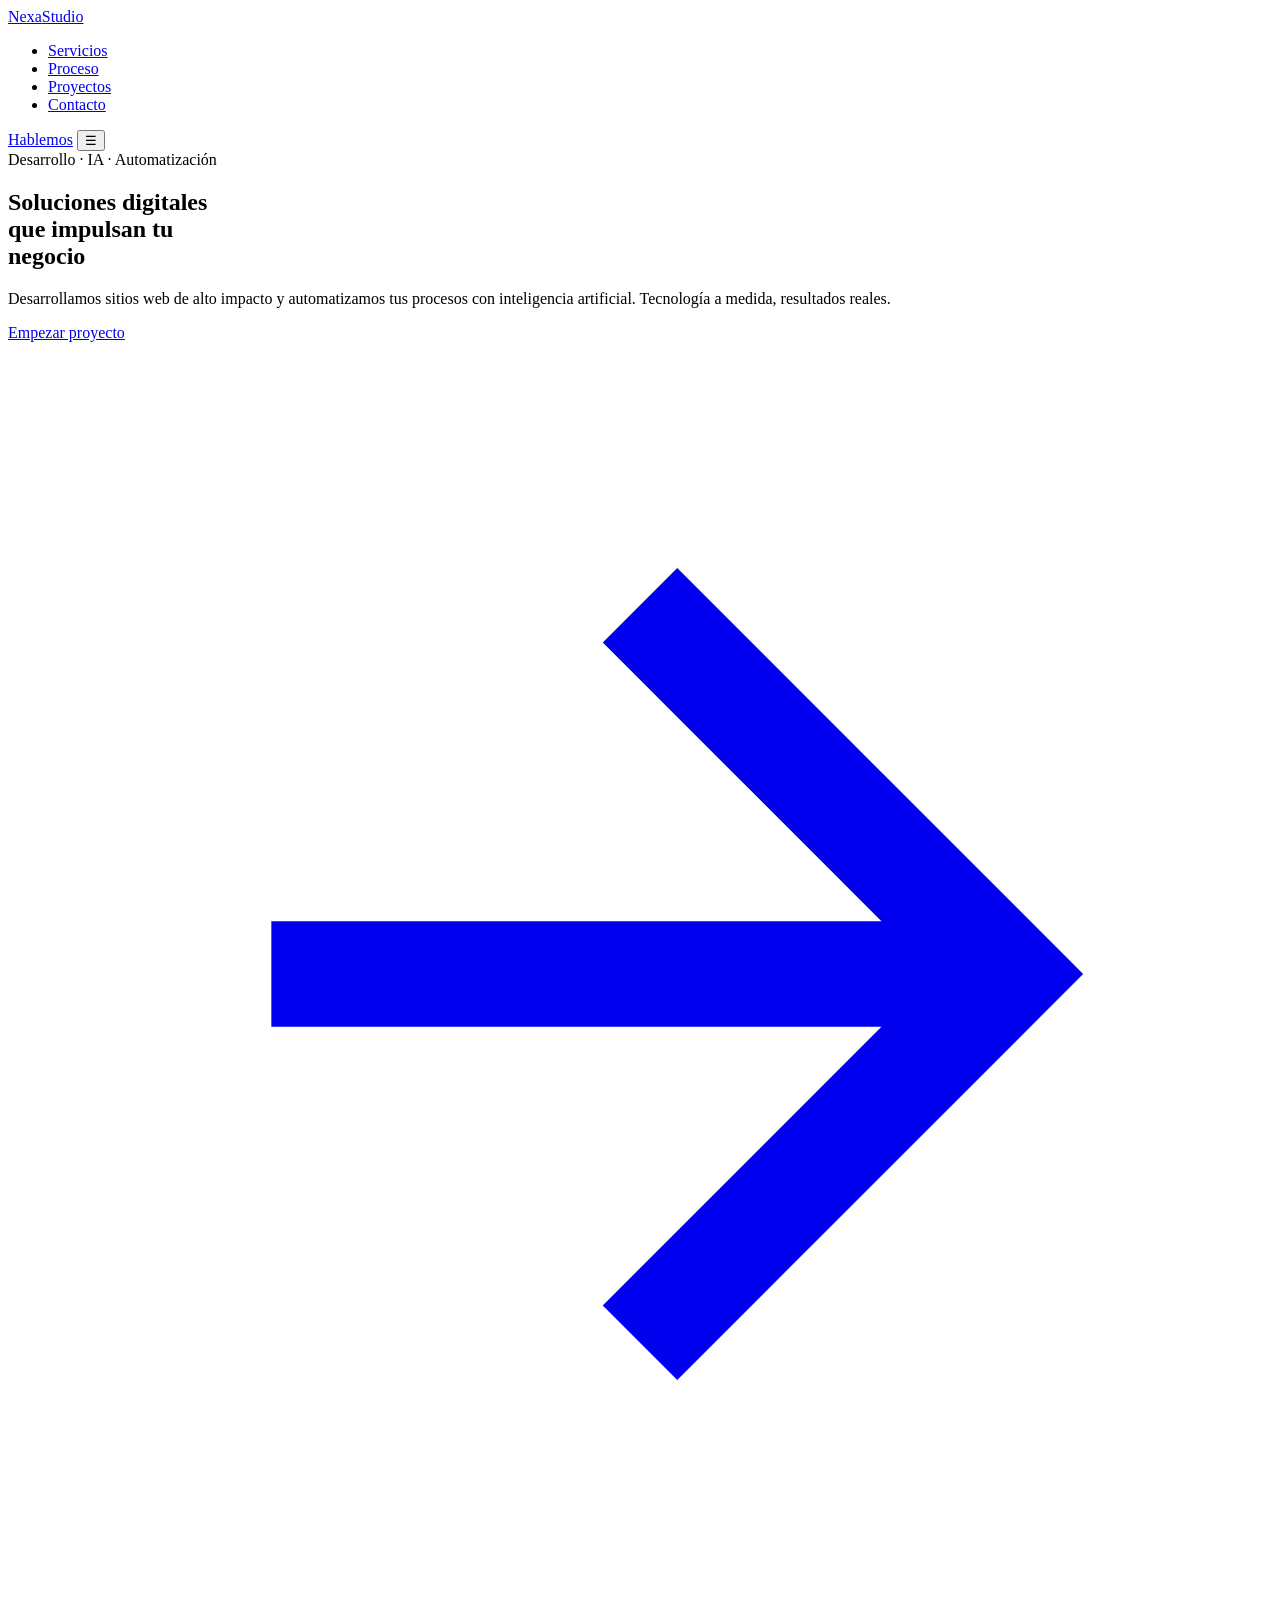
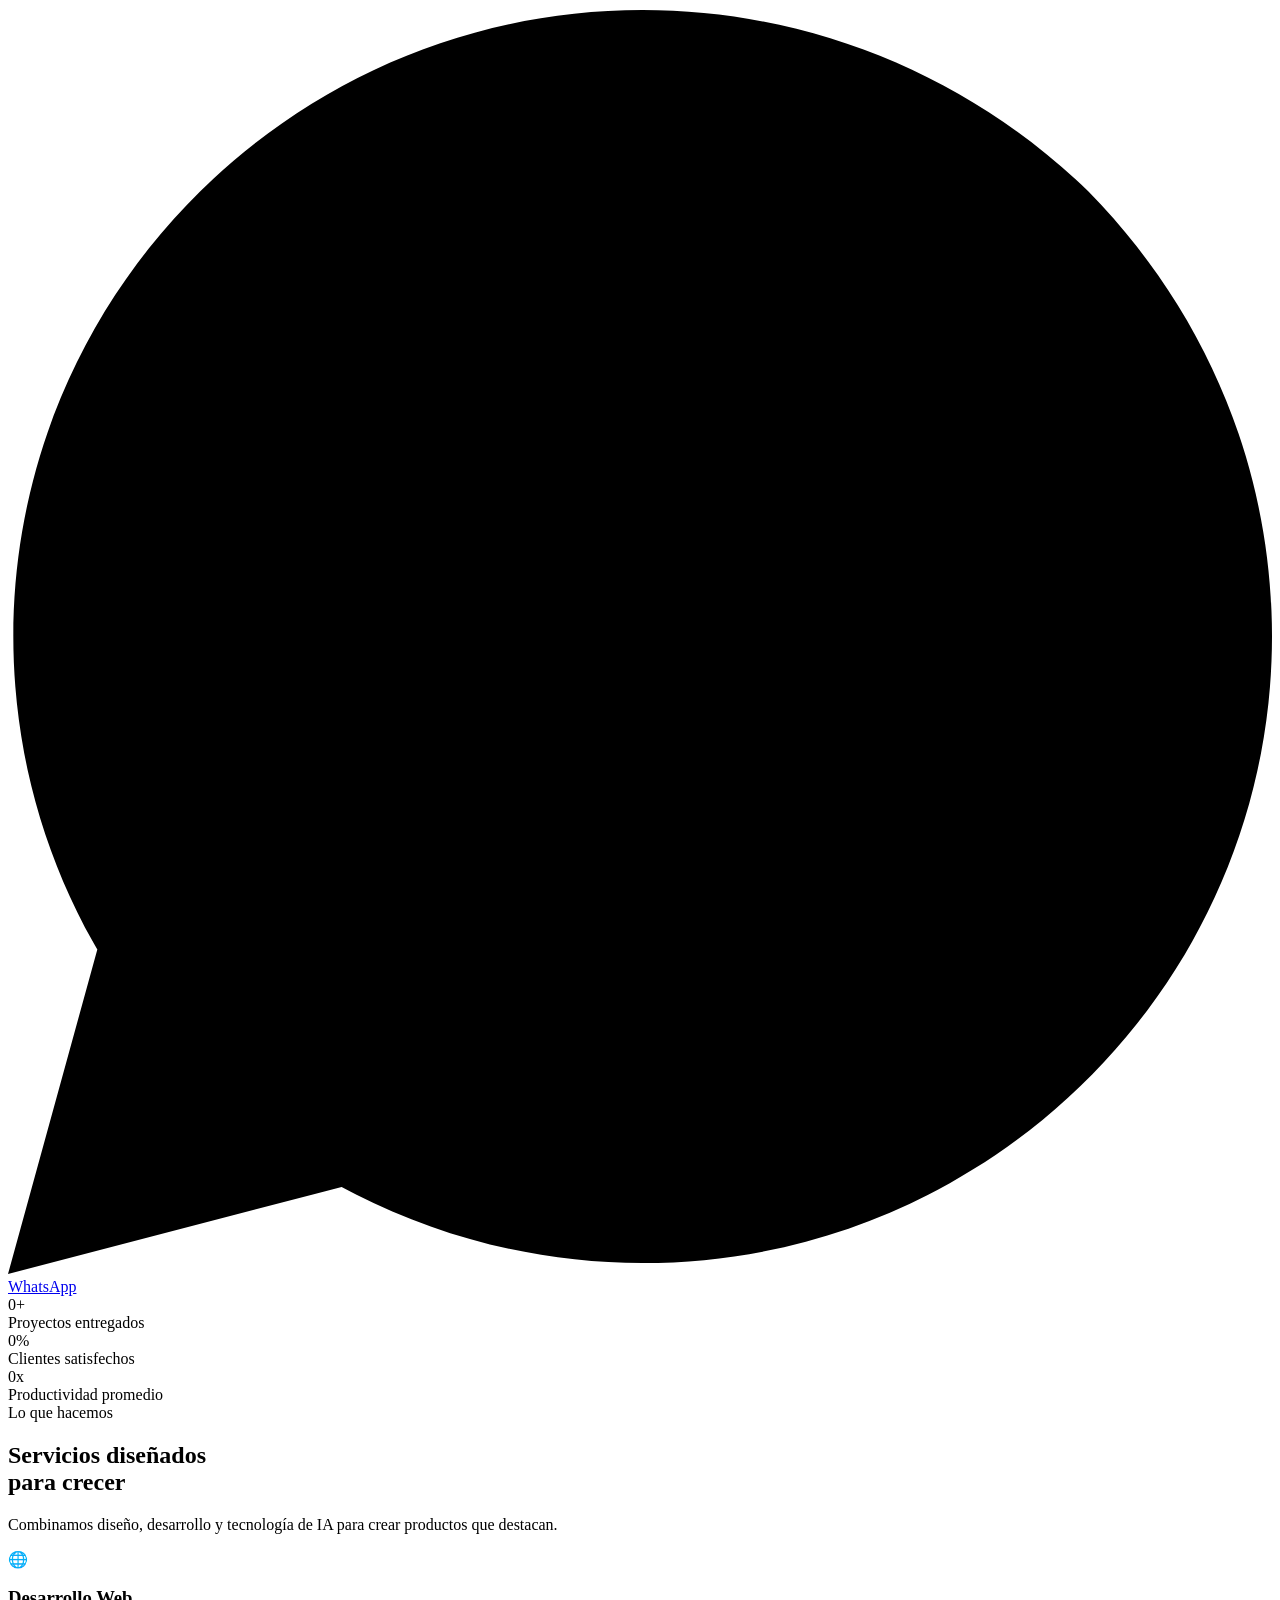
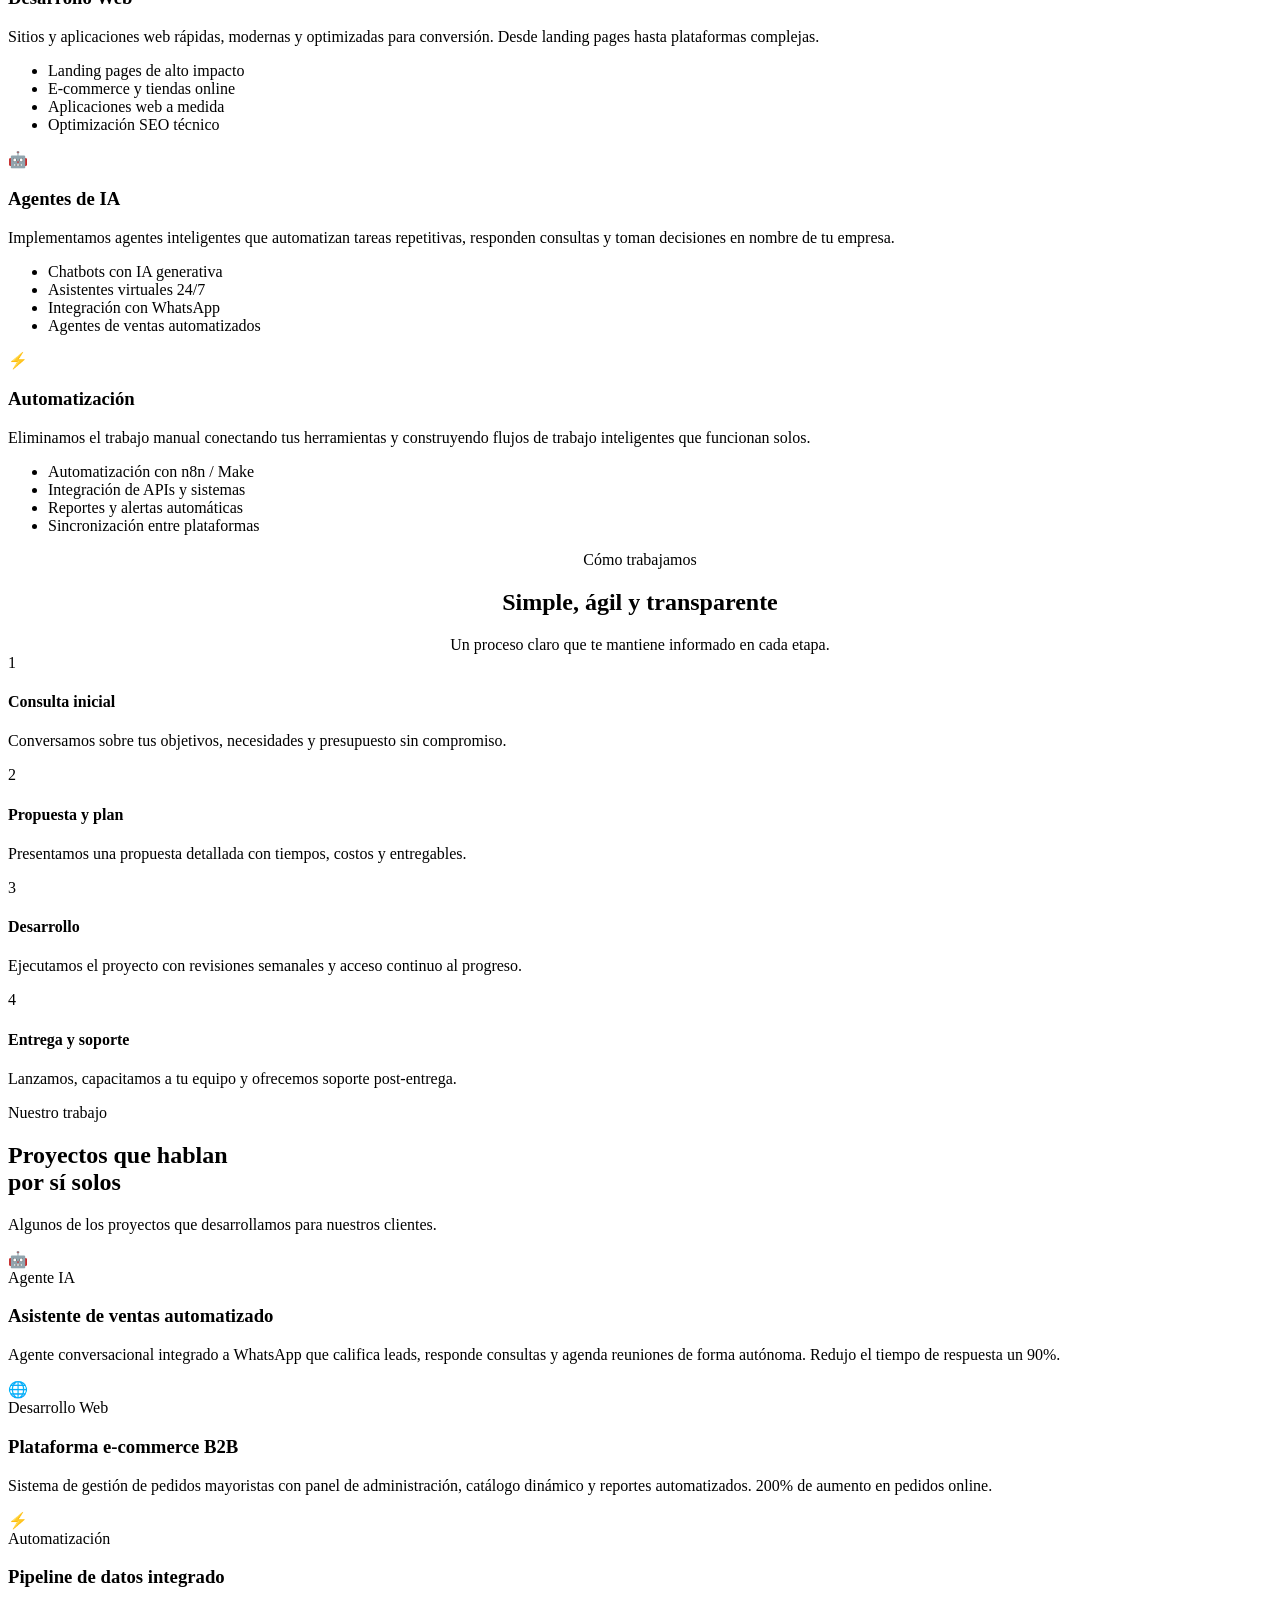
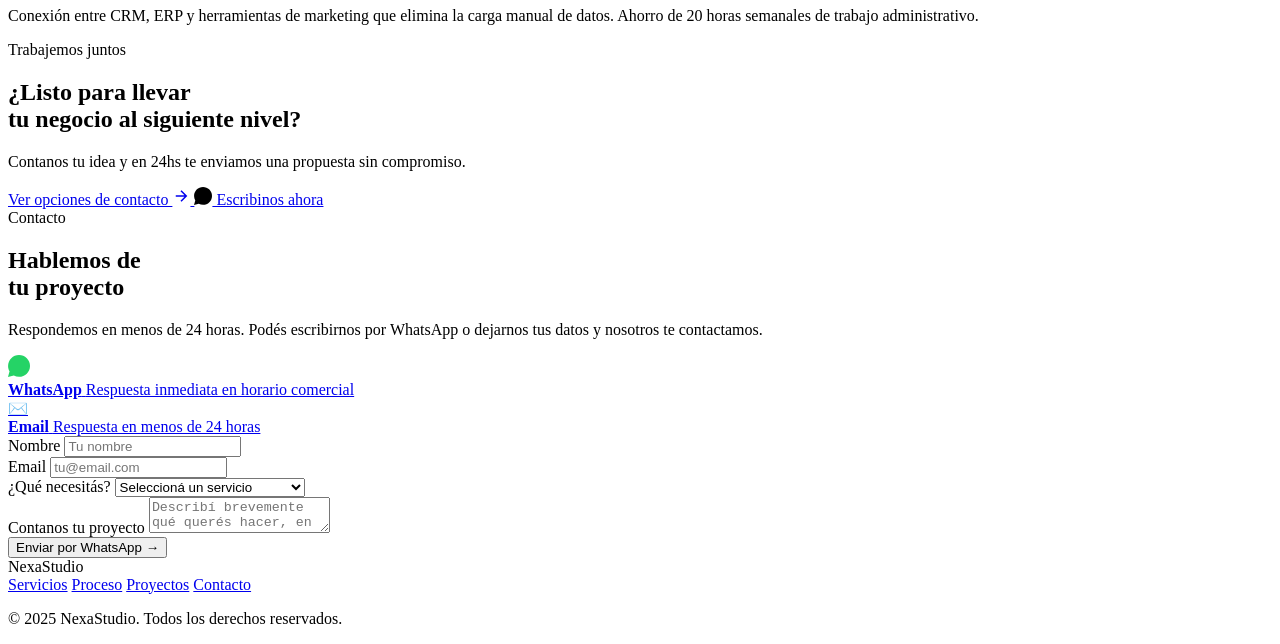
==== index.html @ 15cb0453 "actualizacion index" ====
<!DOCTYPE html>
<html lang="es">
<head>
  <meta charset="UTF-8" />
  <meta name="viewport" content="width=device-width, initial-scale=1.0" />
  <title>NexaStudio — Desarrollo Web & Automatización con IA</title>
  <meta name="description" content="Agencia de desarrollo web y automatización con inteligencia artificial. Transformamos tu negocio con soluciones digitales a medida." />
  <link rel="stylesheet" href="./css/estilos.css" />
  <link rel="preconnect" href="https://fonts.googleapis.com" />
  <link rel="preconnect" href="https://fonts.gstatic.com" crossorigin />
</head>
<body>

  <!-- ── NAVEGACIÓN ─────────────────────────────────────────────────── -->
  <nav id="nav">
    <div class="contenedor nav-inner">
      <a href="#" class="logo">Nexa<span>Studio</span></a>
      <ul class="nav-links">
        <li><a href="#servicios">Servicios</a></li>
        <li><a href="#proceso">Proceso</a></li>
        <li><a href="#proyectos">Proyectos</a></li>
        <li><a href="#contacto">Contacto</a></li>
      </ul>
      <a href="#contacto" class="nav-cta">Hablemos</a>
      <button class="nav-menu-toggle" aria-label="Menú">☰</button>
    </div>
  </nav>

  <!-- ── HERO ───────────────────────────────────────────────────────── -->
  <section id="hero">
    <div class="hero-bg"></div>
    <div class="hero-grid"></div>
    <canvas id="hero-canvas" style="position:absolute;inset:0;width:100%;height:100%;pointer-events:none;"></canvas>
    <div class="contenedor">
      <div class="hero-contenido">
        <span class="tag">Desarrollo · IA · Automatización</span>
        <h1 class="hero-titulo">
          Soluciones digitales<br>
          que <span class="acento">impulsan</span> tu<br>
          negocio
        </h1>
        <p class="hero-subtitulo">
          Desarrollamos sitios web de alto impacto y automatizamos tus procesos con inteligencia artificial. Tecnología a medida, resultados reales.
        </p>
        <div class="hero-acciones">
          <a href="#contacto" class="btn-primario">
            Empezar proyecto
            <svg viewBox="0 0 24 24" fill="none" stroke="currentColor" stroke-width="2"><path d="M5 12h14M12 5l7 7-7 7"/></svg>
          </a>
          <a href="#" class="btn-ws" data-ws target="_blank" rel="noopener">
            <svg viewBox="0 0 24 24" xmlns="http://www.w3.org/2000/svg"><path d="M20.52 3.449C18.24 1.245 15.24 0 12.045 0 5.463 0 .104 5.334.101 11.893c0 2.096.549 4.14 1.595 5.945L0 24l6.335-1.652c1.746.943 3.71 1.444 5.71 1.445h.006c6.585 0 11.946-5.336 11.949-11.896 0-3.176-1.24-6.165-3.48-8.448z"/></svg>
            WhatsApp
          </a>
        </div>
        <div class="hero-stats">
          <div class="stat-item">
            <div class="stat-num"><span data-contador="40">0</span><span>+</span></div>
            <div class="stat-label">Proyectos entregados</div>
          </div>
          <div class="stat-item">
            <div class="stat-num"><span data-contador="98">0</span><span>%</span></div>
            <div class="stat-label">Clientes satisfechos</div>
          </div>
          <div class="stat-item">
            <div class="stat-num"><span data-contador="3">0</span><span>x</span></div>
            <div class="stat-label">Productividad promedio</div>
          </div>
        </div>
      </div>
    </div>
  </section>

  <!-- ── SERVICIOS ──────────────────────────────────────────────────── -->
  <section id="servicios">
    <div class="contenedor">
      <div class="seccion-header reveal">
        <span class="tag">Lo que hacemos</span>
        <h2 class="seccion-titulo">Servicios diseñados<br>para crecer</h2>
        <p class="seccion-subtitulo">Combinamos diseño, desarrollo y tecnología de IA para crear productos que destacan.</p>
      </div>
      <div class="servicios-grid">

        <div class="servicio-card reveal">
          <div class="servicio-icono">🌐</div>
          <h3>Desarrollo Web</h3>
          <p>Sitios y aplicaciones web rápidas, modernas y optimizadas para conversión. Desde landing pages hasta plataformas complejas.</p>
          <ul class="servicio-lista">
            <li>Landing pages de alto impacto</li>
            <li>E-commerce y tiendas online</li>
            <li>Aplicaciones web a medida</li>
            <li>Optimización SEO técnico</li>
          </ul>
        </div>

        <div class="servicio-card reveal">
          <div class="servicio-icono">🤖</div>
          <h3>Agentes de IA</h3>
          <p>Implementamos agentes inteligentes que automatizan tareas repetitivas, responden consultas y toman decisiones en nombre de tu empresa.</p>
          <ul class="servicio-lista">
            <li>Chatbots con IA generativa</li>
            <li>Asistentes virtuales 24/7</li>
            <li>Integración con WhatsApp</li>
            <li>Agentes de ventas automatizados</li>
          </ul>
        </div>

        <div class="servicio-card reveal">
          <div class="servicio-icono">⚡</div>
          <h3>Automatización</h3>
          <p>Eliminamos el trabajo manual conectando tus herramientas y construyendo flujos de trabajo inteligentes que funcionan solos.</p>
          <ul class="servicio-lista">
            <li>Automatización con n8n / Make</li>
            <li>Integración de APIs y sistemas</li>
            <li>Reportes y alertas automáticas</li>
            <li>Sincronización entre plataformas</li>
          </ul>
        </div>

      </div>
    </div>
  </section>

  <!-- ── PROCESO ────────────────────────────────────────────────────── -->
  <section id="proceso">
    <div class="contenedor">
      <div class="seccion-header reveal" style="text-align:center;">
        <span class="tag">Cómo trabajamos</span>
        <h2 class="seccion-titulo">Simple, ágil y transparente</h2>
        <p class="seccion-subtitulo" style="margin:0 auto;">Un proceso claro que te mantiene informado en cada etapa.</p>
      </div>
      <div class="proceso-grid">
        <div class="paso reveal">
          <div class="paso-num">1</div>
          <h4>Consulta inicial</h4>
          <p>Conversamos sobre tus objetivos, necesidades y presupuesto sin compromiso.</p>
        </div>
        <div class="paso reveal">
          <div class="paso-num">2</div>
          <h4>Propuesta y plan</h4>
          <p>Presentamos una propuesta detallada con tiempos, costos y entregables.</p>
        </div>
        <div class="paso reveal">
          <div class="paso-num">3</div>
          <h4>Desarrollo</h4>
          <p>Ejecutamos el proyecto con revisiones semanales y acceso continuo al progreso.</p>
        </div>
        <div class="paso reveal">
          <div class="paso-num">4</div>
          <h4>Entrega y soporte</h4>
          <p>Lanzamos, capacitamos a tu equipo y ofrecemos soporte post-entrega.</p>
        </div>
      </div>
    </div>
  </section>

  <!-- ── PROYECTOS ──────────────────────────────────────────────────── -->
  <section id="proyectos">
    <div class="contenedor">
      <div class="seccion-header reveal">
        <span class="tag">Nuestro trabajo</span>
        <h2 class="seccion-titulo">Proyectos que hablan<br>por sí solos</h2>
        <p class="seccion-subtitulo">Algunos de los proyectos que desarrollamos para nuestros clientes.</p>
      </div>
      <div class="proyectos-grid">

        <div class="proyecto-card reveal">
          <div class="proyecto-img ia">🤖</div>
          <div class="proyecto-body">
            <span class="proyecto-tag">Agente IA</span>
            <h3>Asistente de ventas automatizado</h3>
            <p>Agente conversacional integrado a WhatsApp que califica leads, responde consultas y agenda reuniones de forma autónoma. Redujo el tiempo de respuesta un 90%.</p>
          </div>
        </div>

        <div class="proyecto-card reveal">
          <div class="proyecto-img web">🌐</div>
          <div class="proyecto-body">
            <span class="proyecto-tag">Desarrollo Web</span>
            <h3>Plataforma e-commerce B2B</h3>
            <p>Sistema de gestión de pedidos mayoristas con panel de administración, catálogo dinámico y reportes automatizados. 200% de aumento en pedidos online.</p>
          </div>
        </div>

        <div class="proyecto-card reveal">
          <div class="proyecto-img auto">⚡</div>
          <div class="proyecto-body">
            <span class="proyecto-tag">Automatización</span>
            <h3>Pipeline de datos integrado</h3>
            <p>Conexión entre CRM, ERP y herramientas de marketing que elimina la carga manual de datos. Ahorro de 20 horas semanales de trabajo administrativo.</p>
          </div>
        </div>

      </div>
    </div>
  </section>

  <!-- ── CTA CENTRAL ────────────────────────────────────────────────── -->
  <section id="cta-central">
    <div class="contenedor">
      <div class="cta-central-inner reveal">
        <span class="tag" style="justify-content:center;">Trabajemos juntos</span>
        <h2>¿Listo para llevar<br>tu negocio al siguiente nivel?</h2>
        <p>Contanos tu idea y en 24hs te enviamos una propuesta sin compromiso.</p>
        <div class="cta-acciones">
          <a href="#contacto" class="btn-primario">
            Ver opciones de contacto
            <svg viewBox="0 0 24 24" fill="none" stroke="currentColor" stroke-width="2" style="width:18px;height:18px"><path d="M5 12h14M12 5l7 7-7 7"/></svg>
          </a>
          <a href="#" class="btn-ws" data-ws target="_blank" rel="noopener">
            <svg viewBox="0 0 24 24" xmlns="http://www.w3.org/2000/svg" style="width:18px;height:18px"><path d="M20.52 3.449C18.24 1.245 15.24 0 12.045 0 5.463 0 .104 5.334.101 11.893c0 2.096.549 4.14 1.595 5.945L0 24l6.335-1.652c1.746.943 3.71 1.444 5.71 1.445h.006c6.585 0 11.946-5.336 11.949-11.896 0-3.176-1.24-6.165-3.48-8.448z"/></svg>
            Escribinos ahora
          </a>
        </div>
      </div>
    </div>
  </section>

  <!-- ── CONTACTO ───────────────────────────────────────────────────── -->
  <section id="contacto">
    <div class="contenedor">
      <div class="contacto-grid">
        <div class="contacto-info reveal">
          <span class="tag">Contacto</span>
          <h2>Hablemos de<br>tu proyecto</h2>
          <p>Respondemos en menos de 24 horas. Podés escribirnos por WhatsApp o dejarnos tus datos y nosotros te contactamos.</p>
          <div class="contacto-metodos">
            <a href="#" class="metodo" data-ws target="_blank" rel="noopener">
              <div class="metodo-icono ws">
                <svg viewBox="0 0 24 24" width="22" height="22" xmlns="http://www.w3.org/2000/svg" style="fill:#25D366"><path d="M20.52 3.449C18.24 1.245 15.24 0 12.045 0 5.463 0 .104 5.334.101 11.893c0 2.096.549 4.14 1.595 5.945L0 24l6.335-1.652c1.746.943 3.71 1.444 5.71 1.445h.006c6.585 0 11.946-5.336 11.949-11.896 0-3.176-1.24-6.165-3.48-8.448z"/></svg>
              </div>
              <div class="metodo-texto">
                <strong>WhatsApp</strong>
                <span>Respuesta inmediata en horario comercial</span>
              </div>
            </a>
            <a href="#" class="metodo" data-email>
              <div class="metodo-icono mail">✉️</div>
              <div class="metodo-texto">
                <strong>Email</strong>
                <span>Respuesta en menos de 24 horas</span>
              </div>
            </a>
          </div>
        </div>

        <div class="reveal">
          <form id="form-contacto" class="form-contacto" novalidate>
            <div class="form-fila">
              <div class="campo">
                <label for="nombre">Nombre</label>
                <input type="text" id="nombre" name="nombre" placeholder="Tu nombre" required />
              </div>
              <div class="campo">
                <label for="email">Email</label>
                <input type="email" id="email" name="email" placeholder="tu@email.com" required />
              </div>
            </div>
            <div class="campo">
              <label for="servicio">¿Qué necesitás?</label>
              <select id="servicio" name="servicio" required>
                <option value="" disabled selected>Seleccioná un servicio</option>
                <option value="Desarrollo Web">Desarrollo Web</option>
                <option value="Agente de IA">Agente de IA</option>
                <option value="Automatización de procesos">Automatización de procesos</option>
                <option value="Consultoría tecnológica">Consultoría tecnológica</option>
                <option value="Otro">Otro</option>
              </select>
            </div>
            <div class="campo">
              <label for="mensaje">Contanos tu proyecto</label>
              <textarea id="mensaje" name="mensaje" placeholder="Describí brevemente qué querés hacer, en qué etapa estás y cuál es tu presupuesto aproximado..." required></textarea>
            </div>
            <button type="submit" class="btn-enviar">Enviar por WhatsApp →</button>
          </form>
        </div>
      </div>
    </div>
  </section>

  <!-- ── FOOTER ─────────────────────────────────────────────────────── -->
  <footer>
    <div class="contenedor">
      <div class="footer-inner">
        <div class="footer-logo">Nexa<span>Studio</span></div>
        <div class="footer-links">
          <a href="#servicios">Servicios</a>
          <a href="#proceso">Proceso</a>
          <a href="#proyectos">Proyectos</a>
          <a href="#contacto">Contacto</a>
          <a href="#" data-linkedin target="_blank" rel="noopener" style="display:none">LinkedIn</a>
          <a href="#" data-github target="_blank" rel="noopener" style="display:none">GitHub</a>
        </div>
        <p class="footer-copy">© 2025 NexaStudio. Todos los derechos reservados.</p>
      </div>
    </div>
  </footer>

  <!-- Scripts -->
  <script src="./config.js"></script>
  <script src="./js/main.js"></script>

</body>
</html>
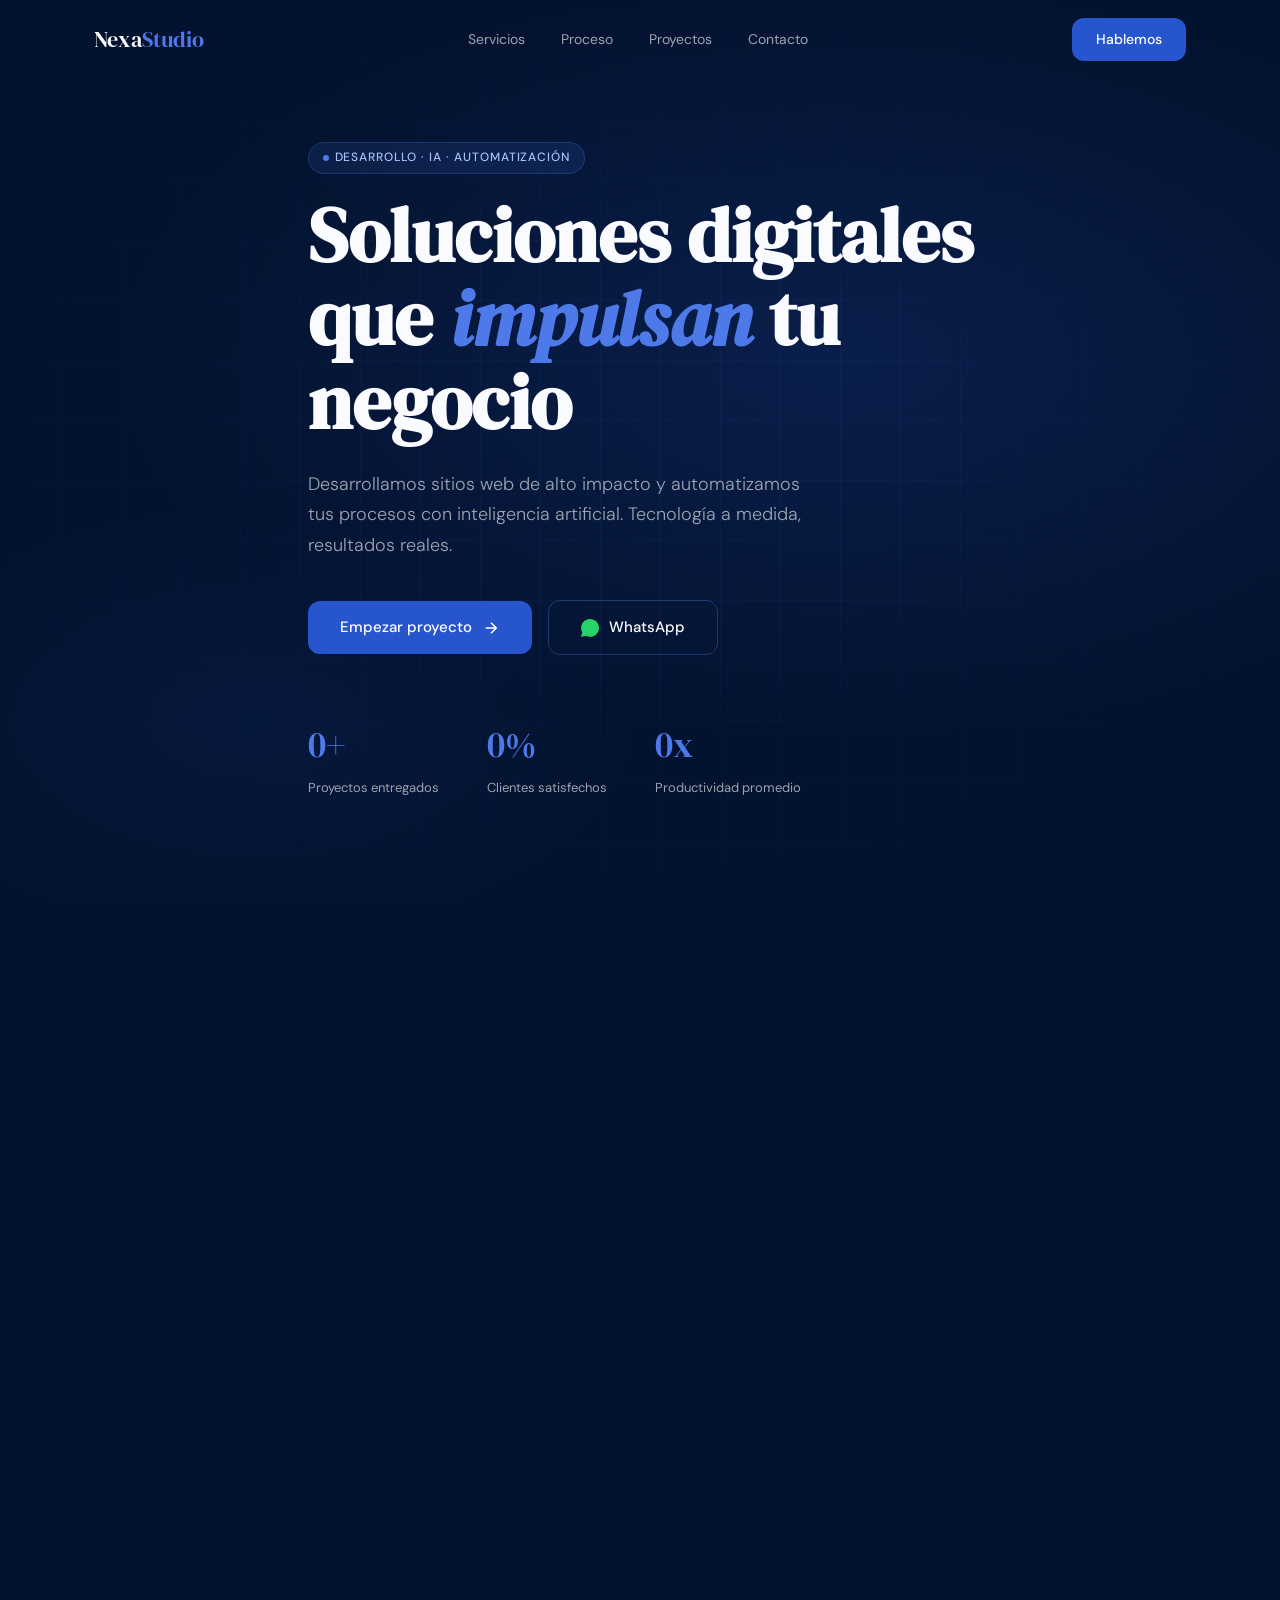
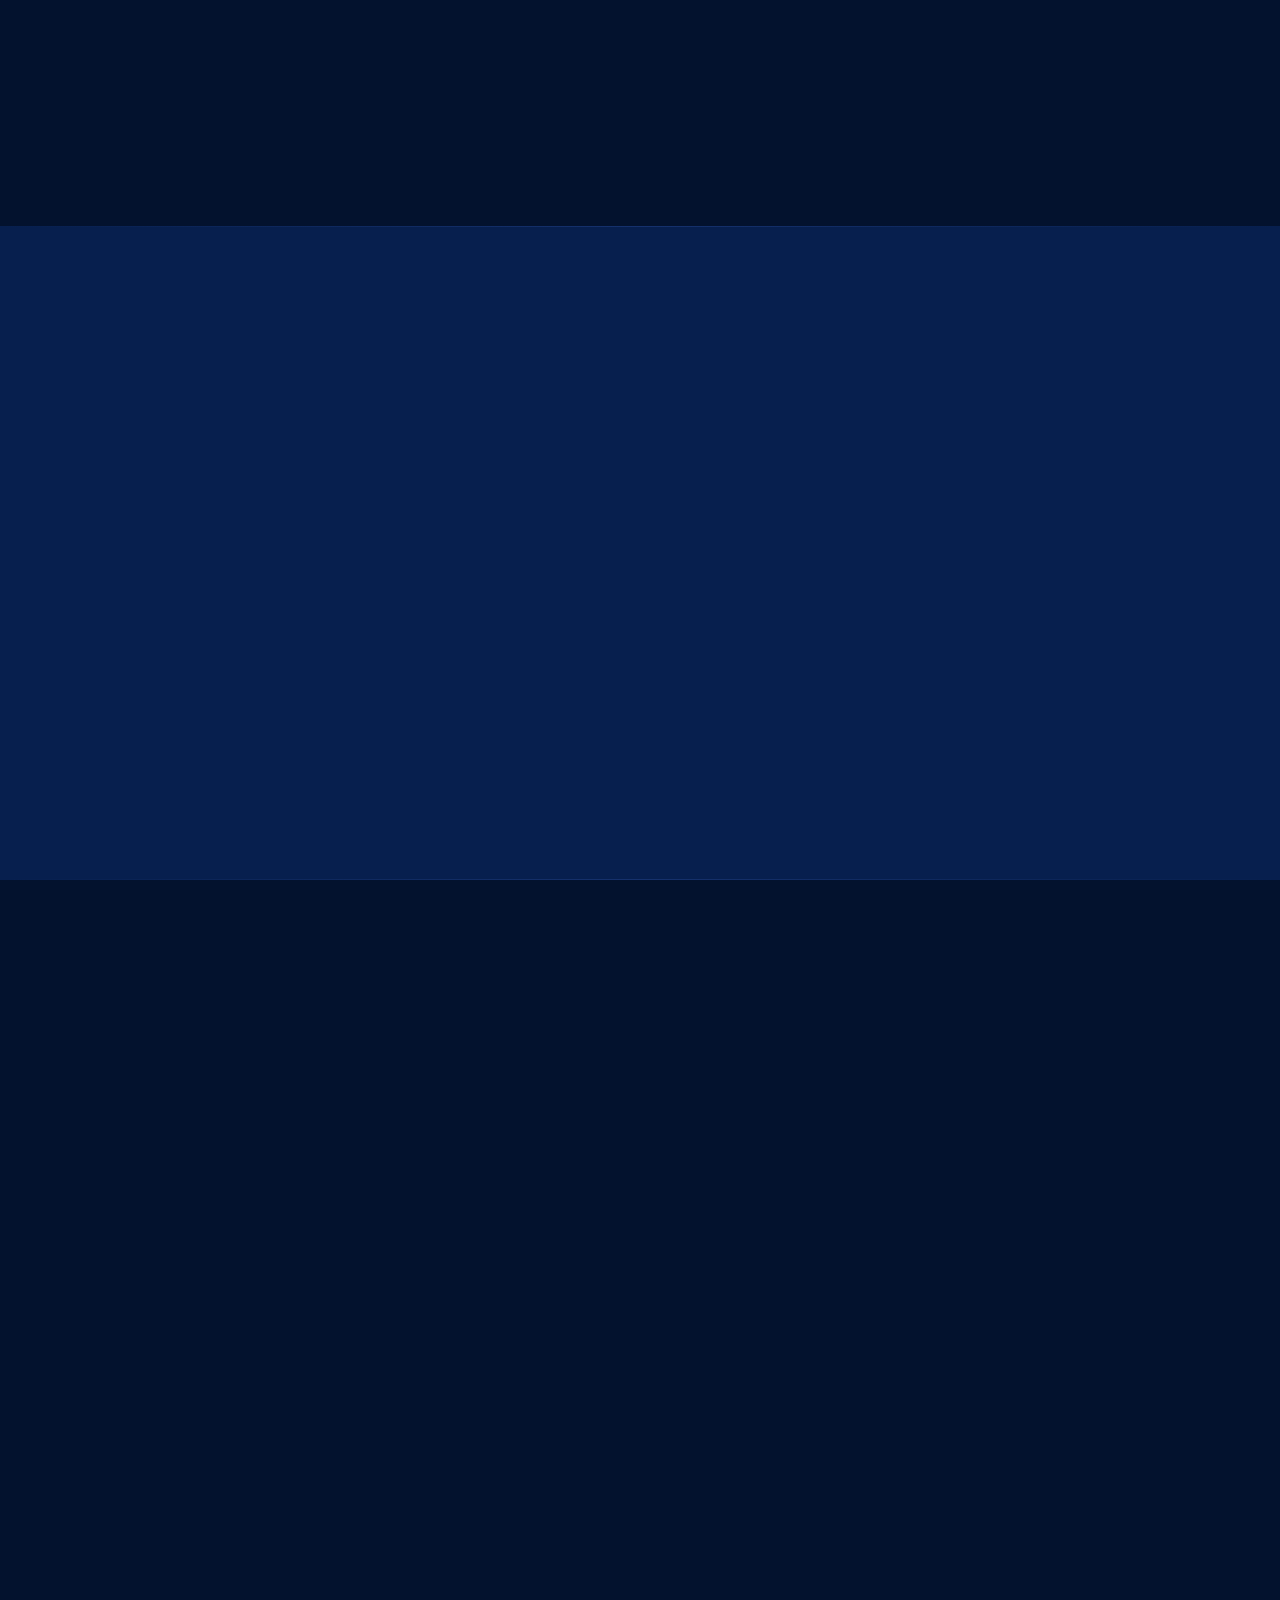
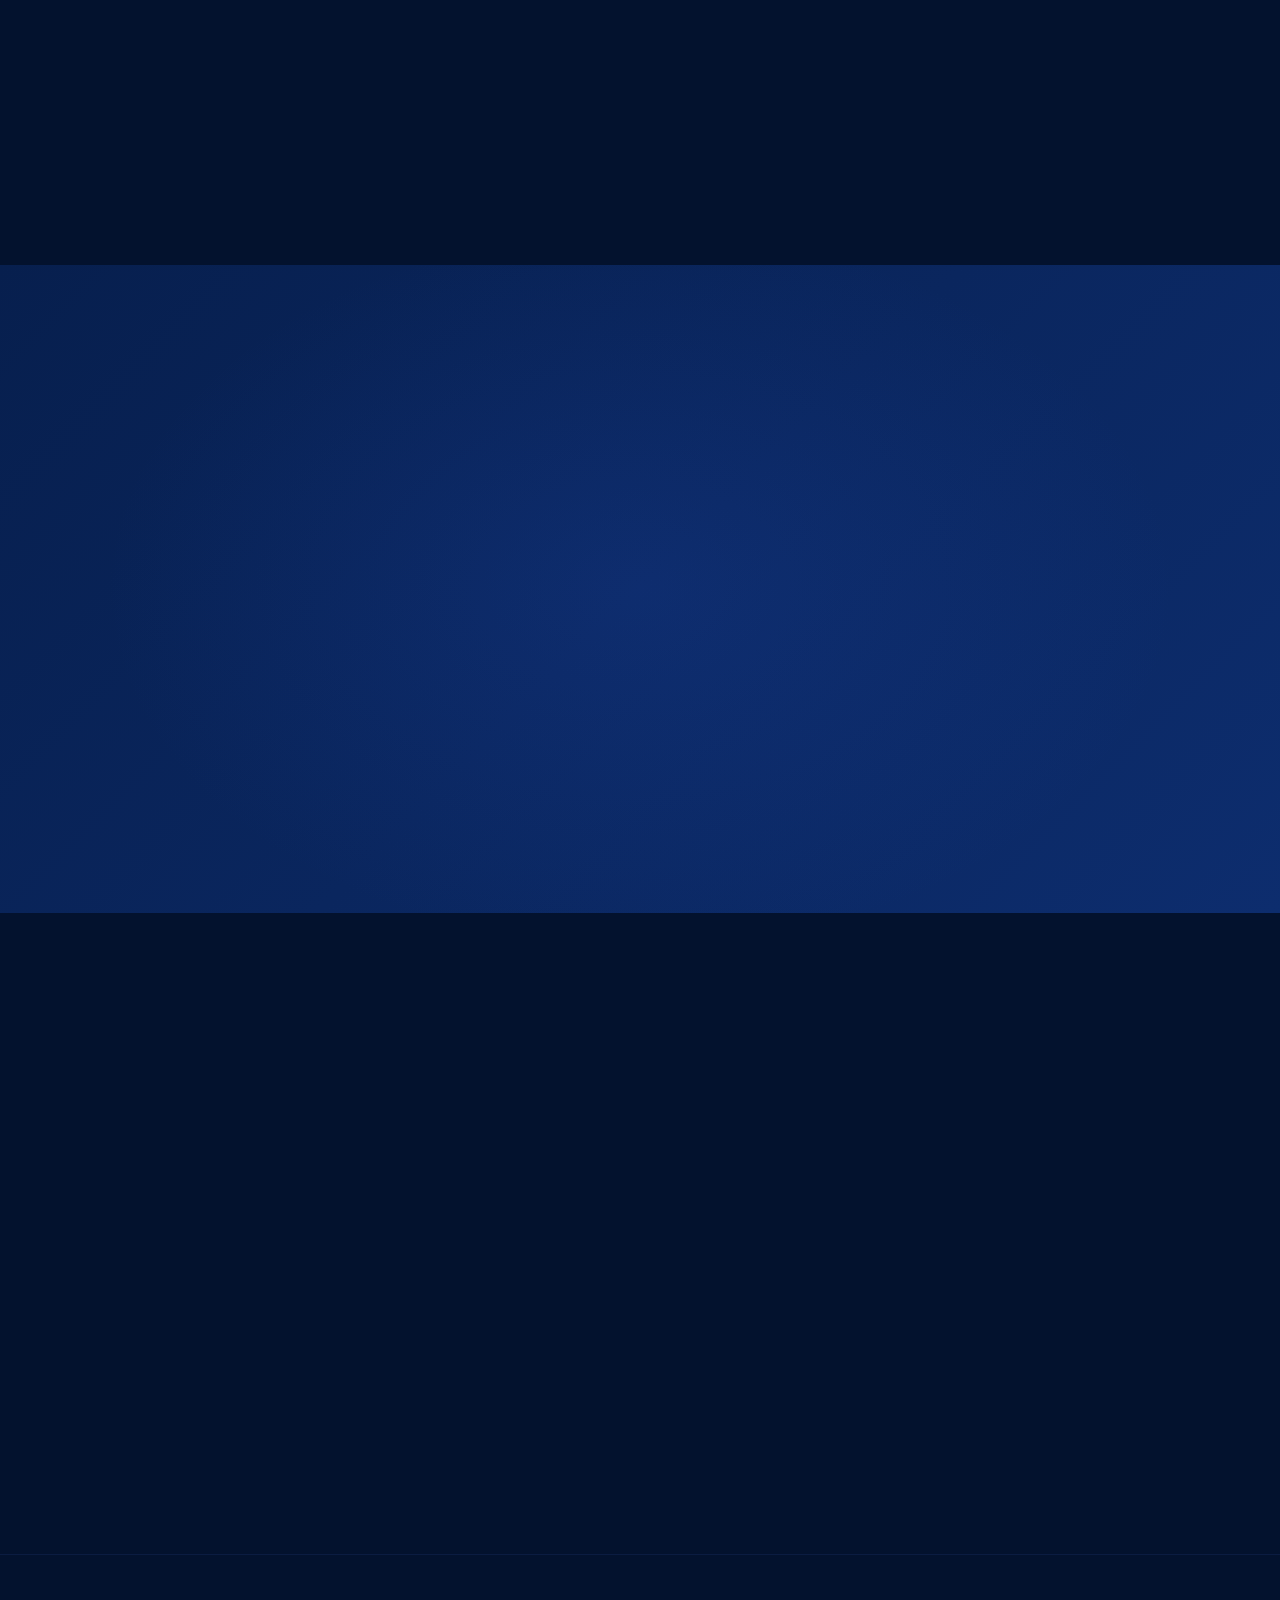
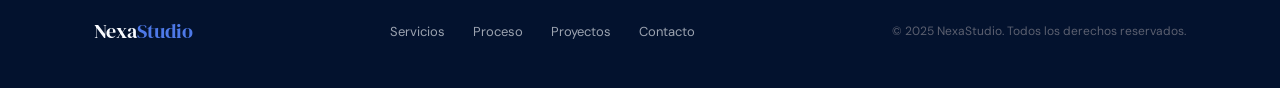
==== commit bbe1f1f8: "fix: contadores muestran valor correcto al cargar" ====
--- a/index.html
+++ b/index.html
@@ -5,7 +5,7 @@
   <meta name="viewport" content="width=device-width, initial-scale=1.0" />
   <title>NexaStudio — Desarrollo Web & Automatización con IA</title>
   <meta name="description" content="Agencia de desarrollo web y automatización con inteligencia artificial. Transformamos tu negocio con soluciones digitales a medida." />
-  <link rel="stylesheet" href="./css/estilos.css" />
+  <link rel="stylesheet" href="./estilos.css" />
   <link rel="preconnect" href="https://fonts.googleapis.com" />
   <link rel="preconnect" href="https://fonts.gstatic.com" crossorigin />
 </head>
@@ -287,8 +287,6 @@
           <a href="#proceso">Proceso</a>
           <a href="#proyectos">Proyectos</a>
           <a href="#contacto">Contacto</a>
-          <a href="#" data-linkedin target="_blank" rel="noopener" style="display:none">LinkedIn</a>
-          <a href="#" data-github target="_blank" rel="noopener" style="display:none">GitHub</a>
         </div>
         <p class="footer-copy">© 2025 NexaStudio. Todos los derechos reservados.</p>
       </div>
@@ -297,7 +295,7 @@
 
   <!-- Scripts -->
   <script src="./config.js"></script>
-  <script src="./js/main.js"></script>
+  <script src="./main.js"></script>
 
 </body>
 </html>
--- a/estilos.css
+++ b/estilos.css
@@ -0,0 +1,325 @@
+@import url('https://fonts.googleapis.com/css2?family=DM+Serif+Display:ital@0;1&family=DM+Sans:ital,opsz,wght@0,9..40,300;0,9..40,400;0,9..40,500;0,9..40,600;1,9..40,300&display=swap');
+
+*, *::before, *::after { box-sizing: border-box; margin: 0; padding: 0; }
+
+:root {
+  --azul-900: #03122e;
+  --azul-800: #071f4e;
+  --azul-700: #0d2d6e;
+  --azul-600: #1a40a0;
+  --azul-500: #2655ce;
+  --azul-400: #4e79e8;
+  --azul-200: #a8c0f7;
+  --azul-100: #d4e2ff;
+  --azul-50:  #eef3ff;
+  --gris-900: #0e0f13;
+  --gris-800: #1a1c23;
+  --gris-700: #272a35;
+  --gris-500: #5c6070;
+  --gris-300: #9ca3b0;
+  --gris-100: #e8ecf4;
+  --blanco: #f9fbff;
+  --acento: #e8a838;
+  --font-titulo: 'DM Serif Display', Georgia, serif;
+  --font-cuerpo: 'DM Sans', system-ui, sans-serif;
+  --radio: 12px;
+  --radio-lg: 20px;
+  --sombra: 0 4px 24px rgba(3, 18, 46, 0.12);
+  --sombra-lg: 0 12px 48px rgba(3, 18, 46, 0.18);
+}
+
+html { scroll-behavior: smooth; }
+
+body {
+  font-family: var(--font-cuerpo);
+  background: var(--azul-900);
+  color: var(--blanco);
+  line-height: 1.65;
+  overflow-x: hidden;
+}
+
+/* ── SCROLLBAR ─────────────────────────────────── */
+::-webkit-scrollbar { width: 6px; }
+::-webkit-scrollbar-track { background: var(--azul-900); }
+::-webkit-scrollbar-thumb { background: var(--azul-600); border-radius: 3px; }
+
+/* ── UTILIDADES ────────────────────────────────── */
+.contenedor { max-width: 1140px; margin: 0 auto; padding: 0 24px; }
+.tag {
+  display: inline-flex; align-items: center; gap: 6px;
+  font-size: 12px; font-weight: 500; letter-spacing: 0.08em;
+  text-transform: uppercase; color: var(--azul-200);
+  background: rgba(78, 121, 232, 0.12);
+  border: 1px solid rgba(78, 121, 232, 0.25);
+  padding: 5px 14px; border-radius: 100px;
+  margin-bottom: 20px;
+}
+.tag::before { content: ''; width: 6px; height: 6px; border-radius: 50%; background: var(--azul-400); display: block; }
+
+/* ── NAV ───────────────────────────────────────── */
+#nav {
+  position: fixed; top: 0; left: 0; right: 0; z-index: 100;
+  padding: 18px 0;
+  transition: background 0.3s, backdrop-filter 0.3s, border-color 0.3s;
+  border-bottom: 1px solid transparent;
+}
+#nav.scrolled {
+  background: rgba(3, 18, 46, 0.88);
+  backdrop-filter: blur(16px);
+  border-color: rgba(78, 121, 232, 0.15);
+}
+.nav-inner { display: flex; align-items: center; justify-content: space-between; }
+.logo { font-family: var(--font-titulo); font-size: 22px; color: var(--blanco); text-decoration: none; }
+.logo span { color: var(--azul-400); }
+.nav-links { display: flex; align-items: center; gap: 36px; list-style: none; }
+.nav-links a { font-size: 14px; font-weight: 400; color: var(--gris-300); text-decoration: none; transition: color 0.2s; }
+.nav-links a:hover { color: var(--blanco); }
+.nav-cta {
+  font-size: 14px; font-weight: 500; padding: 10px 24px;
+  background: var(--azul-500); color: #fff; border: none;
+  border-radius: var(--radio); cursor: pointer; text-decoration: none;
+  transition: background 0.2s, transform 0.15s;
+}
+.nav-cta:hover { background: var(--azul-600); transform: translateY(-1px); }
+.nav-menu-toggle { display: none; background: none; border: none; cursor: pointer; color: var(--blanco); font-size: 24px; }
+
+/* ── HERO ──────────────────────────────────────── */
+#hero {
+  min-height: 100vh;
+  display: flex; align-items: center;
+  padding: 120px 0 80px;
+  position: relative; overflow: hidden;
+}
+.hero-bg {
+  position: absolute; inset: 0; pointer-events: none;
+  background:
+    radial-gradient(ellipse 80% 60% at 65% 40%, rgba(38, 85, 206, 0.18) 0%, transparent 70%),
+    radial-gradient(ellipse 50% 40% at 20% 80%, rgba(26, 64, 160, 0.12) 0%, transparent 60%);
+}
+.hero-grid {
+  position: absolute; inset: 0; pointer-events: none;
+  background-image:
+    linear-gradient(rgba(78,121,232,0.06) 1px, transparent 1px),
+    linear-gradient(90deg, rgba(78,121,232,0.06) 1px, transparent 1px);
+  background-size: 60px 60px;
+  mask-image: radial-gradient(ellipse at center, black 30%, transparent 75%);
+}
+.hero-contenido { max-width: 680px; position: relative; z-index: 1; }
+.hero-titulo {
+  font-family: var(--font-titulo);
+  font-size: clamp(44px, 6vw, 76px);
+  line-height: 1.1;
+  color: var(--blanco);
+  margin-bottom: 24px;
+}
+.hero-titulo .acento { color: var(--azul-400); font-style: italic; }
+.hero-subtitulo {
+  font-size: 18px; font-weight: 300; color: var(--gris-300);
+  max-width: 520px; margin-bottom: 40px; line-height: 1.7;
+}
+.hero-acciones { display: flex; align-items: center; gap: 16px; flex-wrap: wrap; }
+.btn-primario {
+  display: inline-flex; align-items: center; gap: 10px;
+  padding: 14px 32px; background: var(--azul-500);
+  color: #fff; font-size: 15px; font-weight: 500;
+  border: none; border-radius: var(--radio); cursor: pointer;
+  text-decoration: none; transition: all 0.2s;
+}
+.btn-primario:hover { background: var(--azul-400); transform: translateY(-2px); box-shadow: 0 8px 24px rgba(38,85,206,0.4); }
+.btn-primario svg { width: 18px; height: 18px; }
+.btn-ws {
+  display: inline-flex; align-items: center; gap: 10px;
+  padding: 14px 32px; background: transparent;
+  color: var(--blanco); font-size: 15px; font-weight: 500;
+  border: 1px solid rgba(78,121,232,0.35); border-radius: var(--radio);
+  cursor: pointer; text-decoration: none; transition: all 0.2s;
+}
+.btn-ws:hover { border-color: rgba(78,121,232,0.7); background: rgba(78,121,232,0.08); transform: translateY(-2px); }
+.btn-ws svg { width: 18px; height: 18px; fill: #25D366; }
+.hero-stats { display: flex; gap: 48px; margin-top: 60px; }
+.stat-item { }
+.stat-num { font-family: var(--font-titulo); font-size: 36px; color: var(--blanco); }
+.stat-num span { color: var(--azul-400); }
+.stat-label { font-size: 13px; color: var(--gris-300); margin-top: 2px; }
+
+/* ── SERVICIOS ─────────────────────────────────── */
+#servicios { padding: 100px 0; }
+.seccion-titulo {
+  font-family: var(--font-titulo);
+  font-size: clamp(32px, 4vw, 48px);
+  line-height: 1.15; margin-bottom: 16px;
+}
+.seccion-subtitulo { font-size: 17px; font-weight: 300; color: var(--gris-300); max-width: 520px; }
+.seccion-header { margin-bottom: 64px; }
+.servicios-grid { display: grid; grid-template-columns: repeat(auto-fit, minmax(300px, 1fr)); gap: 2px; }
+.servicio-card {
+  background: var(--azul-800);
+  padding: 40px 36px;
+  border: 1px solid rgba(78,121,232,0.1);
+  transition: background 0.25s, border-color 0.25s, transform 0.25s;
+  position: relative; overflow: hidden;
+}
+.servicio-card:first-child { border-radius: var(--radio-lg) 0 0 var(--radio-lg); }
+.servicio-card:last-child  { border-radius: 0 var(--radio-lg) var(--radio-lg) 0; }
+.servicio-card::before {
+  content: ''; position: absolute; top: 0; left: 0; right: 0; height: 2px;
+  background: linear-gradient(90deg, transparent, var(--azul-500), transparent);
+  opacity: 0; transition: opacity 0.25s;
+}
+.servicio-card:hover { background: var(--azul-700); border-color: rgba(78,121,232,0.3); transform: translateY(-4px); }
+.servicio-card:hover::before { opacity: 1; }
+.servicio-icono {
+  width: 52px; height: 52px;
+  background: rgba(38,85,206,0.15);
+  border: 1px solid rgba(78,121,232,0.2);
+  border-radius: var(--radio);
+  display: flex; align-items: center; justify-content: center;
+  margin-bottom: 24px; font-size: 22px;
+}
+.servicio-card h3 { font-size: 20px; font-weight: 500; margin-bottom: 12px; }
+.servicio-card p { font-size: 14px; color: var(--gris-300); line-height: 1.7; }
+.servicio-lista { list-style: none; margin-top: 20px; display: flex; flex-direction: column; gap: 8px; }
+.servicio-lista li { font-size: 13px; color: var(--gris-300); display: flex; align-items: center; gap: 8px; }
+.servicio-lista li::before { content: ''; width: 5px; height: 5px; border-radius: 50%; background: var(--azul-400); flex-shrink: 0; }
+
+/* ── PROCESO ───────────────────────────────────── */
+#proceso { padding: 100px 0; background: var(--azul-800); position: relative; }
+#proceso::before, #proceso::after {
+  content: ''; position: absolute; left: 0; right: 0; height: 1px;
+  background: linear-gradient(90deg, transparent, rgba(78,121,232,0.2), transparent);
+}
+#proceso::before { top: 0; }
+#proceso::after { bottom: 0; }
+.proceso-grid { display: grid; grid-template-columns: repeat(auto-fit, minmax(200px, 1fr)); gap: 32px; margin-top: 64px; }
+.paso {
+  text-align: center; padding: 32px 20px;
+  position: relative;
+}
+.paso:not(:last-child)::after {
+  content: '→';
+  position: absolute; right: -16px; top: 40px;
+  color: var(--azul-600); font-size: 18px;
+}
+.paso-num {
+  width: 56px; height: 56px; border-radius: 50%;
+  background: rgba(38,85,206,0.12);
+  border: 2px solid var(--azul-600);
+  display: flex; align-items: center; justify-content: center;
+  font-family: var(--font-titulo); font-size: 22px; color: var(--azul-400);
+  margin: 0 auto 20px;
+}
+.paso h4 { font-size: 16px; font-weight: 500; margin-bottom: 10px; }
+.paso p { font-size: 13px; color: var(--gris-300); line-height: 1.6; }
+
+/* ── PROYECTOS ─────────────────────────────────── */
+#proyectos { padding: 100px 0; }
+.proyectos-grid { display: grid; grid-template-columns: repeat(auto-fit, minmax(340px, 1fr)); gap: 24px; margin-top: 64px; }
+.proyecto-card {
+  background: var(--azul-800);
+  border: 1px solid rgba(78,121,232,0.1);
+  border-radius: var(--radio-lg);
+  overflow: hidden;
+  transition: transform 0.25s, border-color 0.25s;
+}
+.proyecto-card:hover { transform: translateY(-6px); border-color: rgba(78,121,232,0.3); }
+.proyecto-img {
+  height: 200px;
+  display: flex; align-items: center; justify-content: center;
+  font-size: 48px; position: relative; overflow: hidden;
+}
+.proyecto-img.ia    { background: linear-gradient(135deg, #071f4e 0%, #1a40a0 100%); }
+.proyecto-img.web   { background: linear-gradient(135deg, #0d2d6e 0%, #2655ce 100%); }
+.proyecto-img.auto  { background: linear-gradient(135deg, #03122e 0%, #0d2d6e 100%); }
+.proyecto-body { padding: 28px; }
+.proyecto-tag {
+  font-size: 11px; font-weight: 500; letter-spacing: 0.06em; text-transform: uppercase;
+  color: var(--azul-200); background: rgba(78,121,232,0.12);
+  padding: 3px 10px; border-radius: 100px;
+  display: inline-block; margin-bottom: 14px;
+}
+.proyecto-card h3 { font-size: 19px; font-weight: 500; margin-bottom: 10px; }
+.proyecto-card p { font-size: 14px; color: var(--gris-300); line-height: 1.65; }
+
+/* ── CTA CENTRAL ───────────────────────────────── */
+#cta-central {
+  padding: 100px 0;
+  background: linear-gradient(135deg, var(--azul-800) 0%, var(--azul-700) 100%);
+  text-align: center; position: relative; overflow: hidden;
+}
+#cta-central::before {
+  content: ''; position: absolute; inset: 0;
+  background: radial-gradient(ellipse 60% 80% at 50% 50%, rgba(38,85,206,0.15) 0%, transparent 70%);
+}
+.cta-central-inner { position: relative; z-index: 1; max-width: 640px; margin: 0 auto; }
+#cta-central h2 { font-family: var(--font-titulo); font-size: clamp(32px,4vw,52px); margin-bottom: 20px; }
+#cta-central p { font-size: 17px; color: var(--gris-300); margin-bottom: 40px; }
+.cta-acciones { display: flex; justify-content: center; gap: 16px; flex-wrap: wrap; }
+
+/* ── CONTACTO ──────────────────────────────────── */
+#contacto { padding: 100px 0; }
+.contacto-grid { display: grid; grid-template-columns: 1fr 1fr; gap: 80px; align-items: start; }
+.contacto-info h2 { font-family: var(--font-titulo); font-size: clamp(28px,3.5vw,44px); margin-bottom: 20px; line-height: 1.2; }
+.contacto-info p { font-size: 16px; color: var(--gris-300); margin-bottom: 40px; line-height: 1.7; }
+.contacto-metodos { display: flex; flex-direction: column; gap: 16px; }
+.metodo {
+  display: flex; align-items: center; gap: 16px;
+  padding: 18px 20px;
+  background: var(--azul-800);
+  border: 1px solid rgba(78,121,232,0.1);
+  border-radius: var(--radio); text-decoration: none;
+  color: var(--blanco); transition: all 0.2s;
+}
+.metodo:hover { border-color: rgba(78,121,232,0.35); background: var(--azul-700); transform: translateX(4px); }
+.metodo-icono { width: 44px; height: 44px; border-radius: var(--radio); display: flex; align-items: center; justify-content: center; font-size: 20px; flex-shrink: 0; }
+.metodo-icono.ws  { background: rgba(37,211,102,0.12); }
+.metodo-icono.mail { background: rgba(38,85,206,0.15); }
+.metodo-texto strong { display: block; font-size: 14px; font-weight: 500; margin-bottom: 2px; }
+.metodo-texto span { font-size: 13px; color: var(--gris-300); }
+.form-contacto { display: flex; flex-direction: column; gap: 16px; }
+.form-fila { display: grid; grid-template-columns: 1fr 1fr; gap: 16px; }
+.campo label { display: block; font-size: 13px; font-weight: 500; color: var(--gris-300); margin-bottom: 8px; }
+.campo input, .campo textarea, .campo select {
+  width: 100%; padding: 12px 16px;
+  background: var(--azul-800); color: var(--blanco);
+  border: 1px solid rgba(78,121,232,0.15); border-radius: var(--radio);
+  font-family: var(--font-cuerpo); font-size: 14px; outline: none;
+  transition: border-color 0.2s;
+}
+.campo input:focus, .campo textarea:focus, .campo select:focus { border-color: var(--azul-500); }
+.campo textarea { resize: vertical; min-height: 120px; }
+.campo select option { background: var(--azul-800); }
+.btn-enviar {
+  padding: 14px 32px; background: var(--azul-500); color: #fff;
+  border: none; border-radius: var(--radio); font-family: var(--font-cuerpo);
+  font-size: 15px; font-weight: 500; cursor: pointer;
+  transition: background 0.2s, transform 0.15s;
+}
+.btn-enviar:hover { background: var(--azul-400); transform: translateY(-2px); }
+
+/* ── FOOTER ────────────────────────────────────── */
+footer {
+  padding: 60px 0 40px;
+  border-top: 1px solid rgba(78,121,232,0.1);
+}
+.footer-inner { display: flex; justify-content: space-between; align-items: center; flex-wrap: wrap; gap: 24px; }
+.footer-logo { font-family: var(--font-titulo); font-size: 20px; }
+.footer-logo span { color: var(--azul-400); }
+.footer-links { display: flex; gap: 28px; }
+.footer-links a { font-size: 13px; color: var(--gris-300); text-decoration: none; transition: color 0.2s; }
+.footer-links a:hover { color: var(--blanco); }
+.footer-copy { font-size: 12px; color: var(--gris-500); }
+
+/* ── ANIMACIONES ───────────────────────────────── */
+.reveal { opacity: 0; transform: translateY(28px); transition: opacity 0.7s ease, transform 0.7s ease; }
+.reveal.visible { opacity: 1; transform: translateY(0); }
+
+/* ── RESPONSIVE ────────────────────────────────── */
+@media (max-width: 768px) {
+  .nav-links { display: none; }
+  .nav-menu-toggle { display: block; }
+  .contacto-grid { grid-template-columns: 1fr; gap: 48px; }
+  .form-fila { grid-template-columns: 1fr; }
+  .hero-stats { gap: 28px; flex-wrap: wrap; }
+  .paso:not(:last-child)::after { display: none; }
+  .servicio-card:first-child, .servicio-card:last-child { border-radius: var(--radio-lg); }
+}
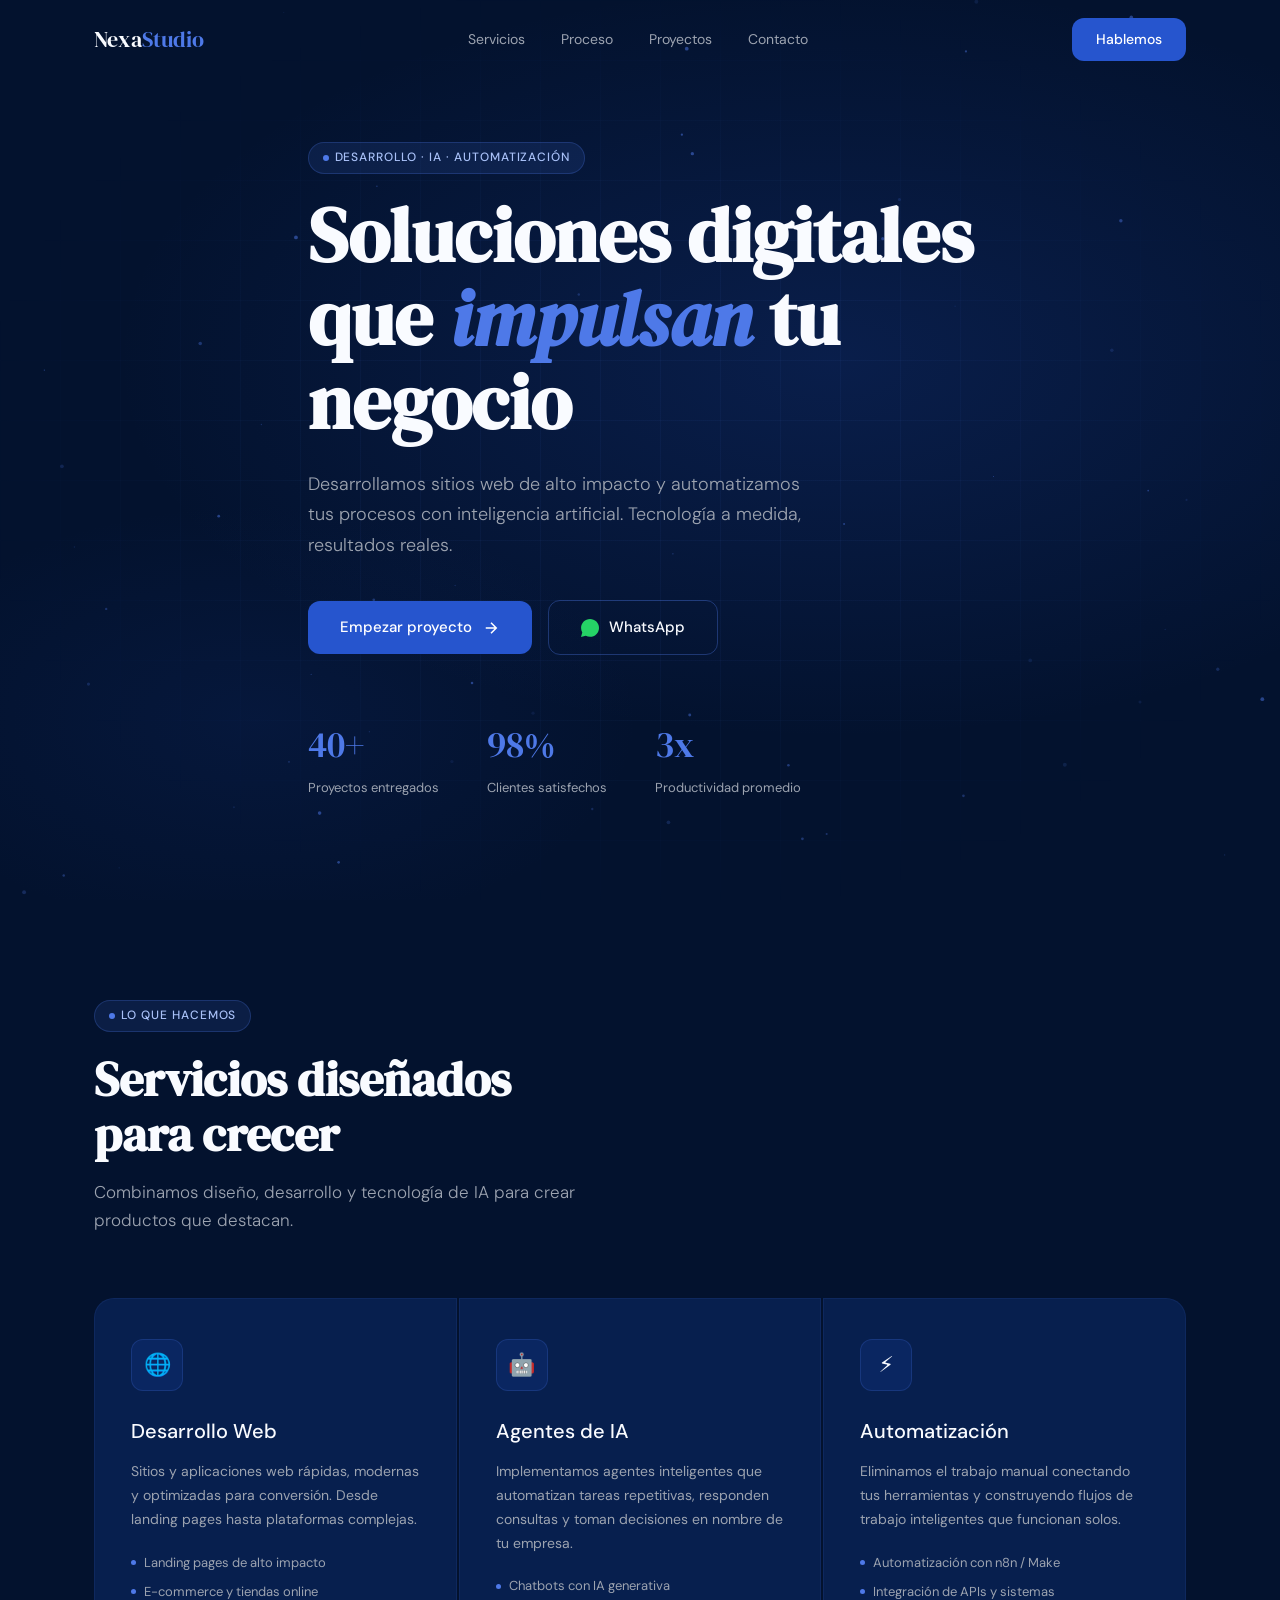
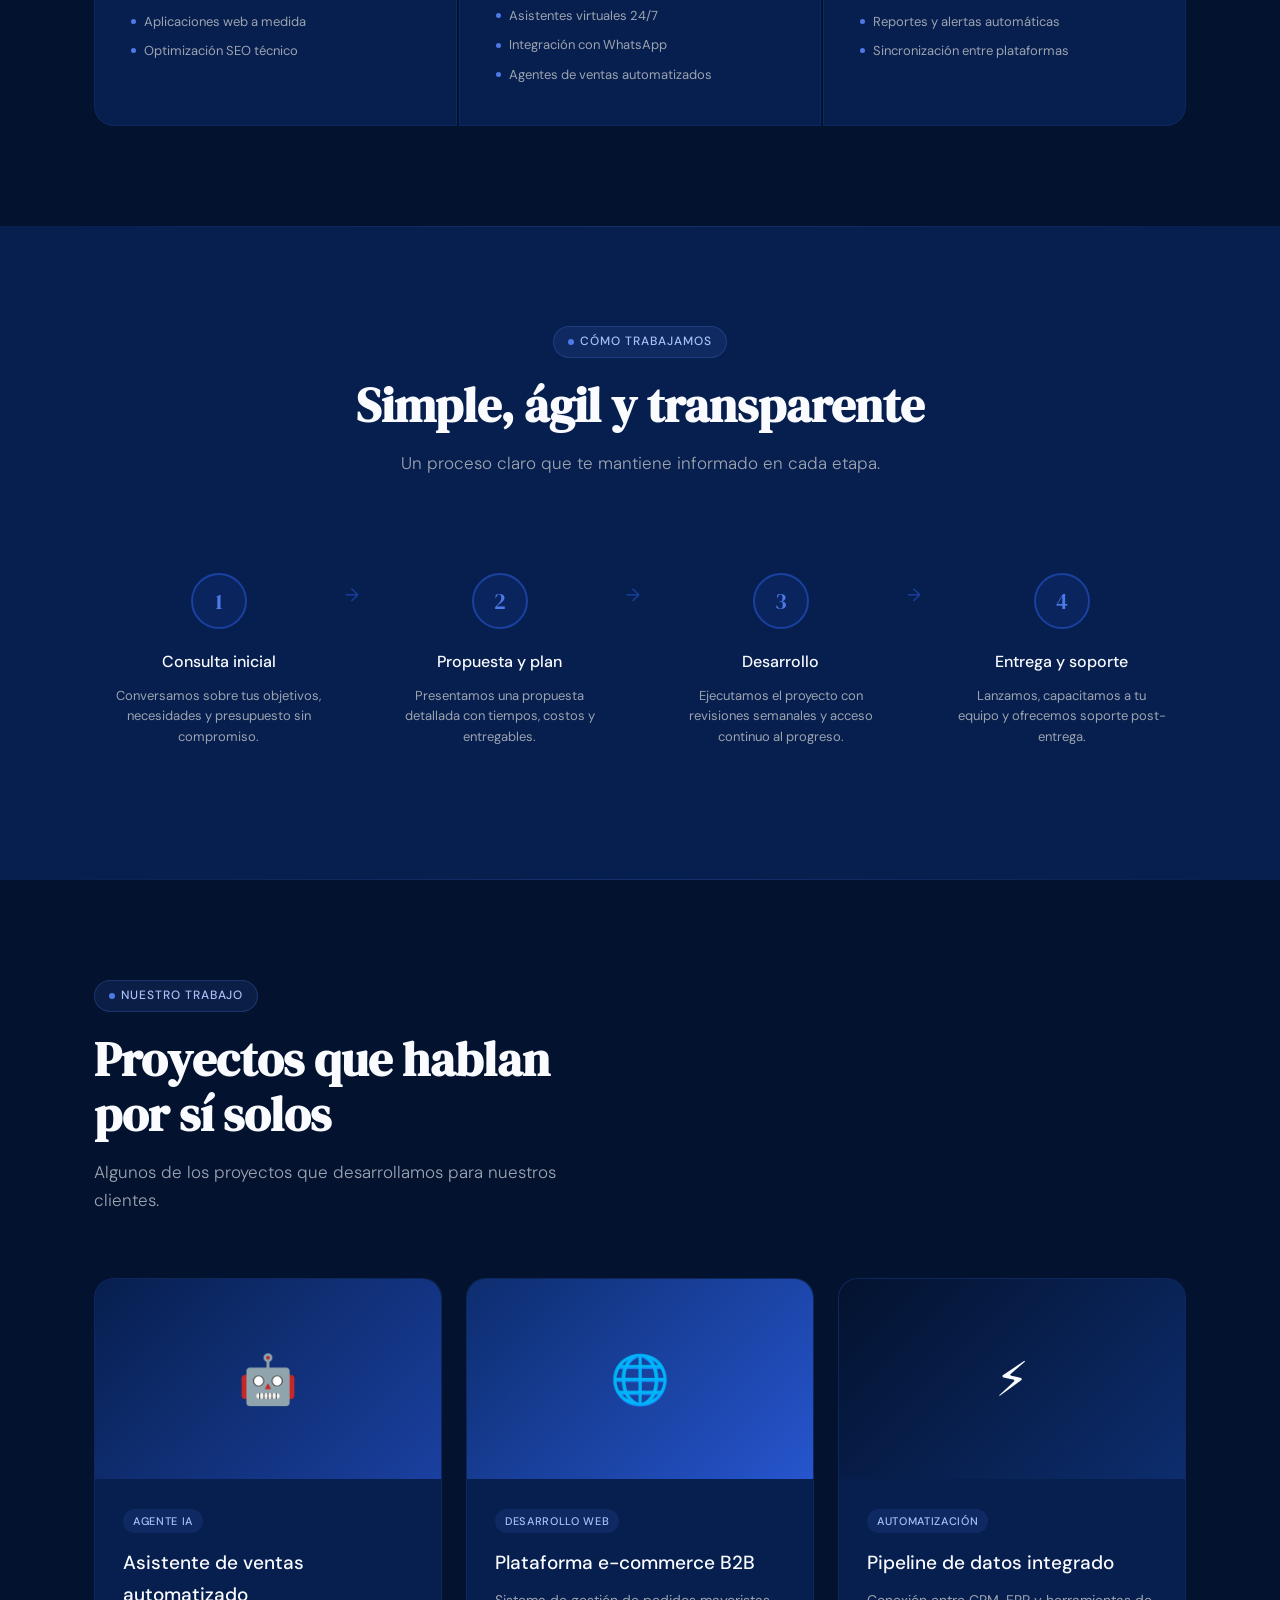
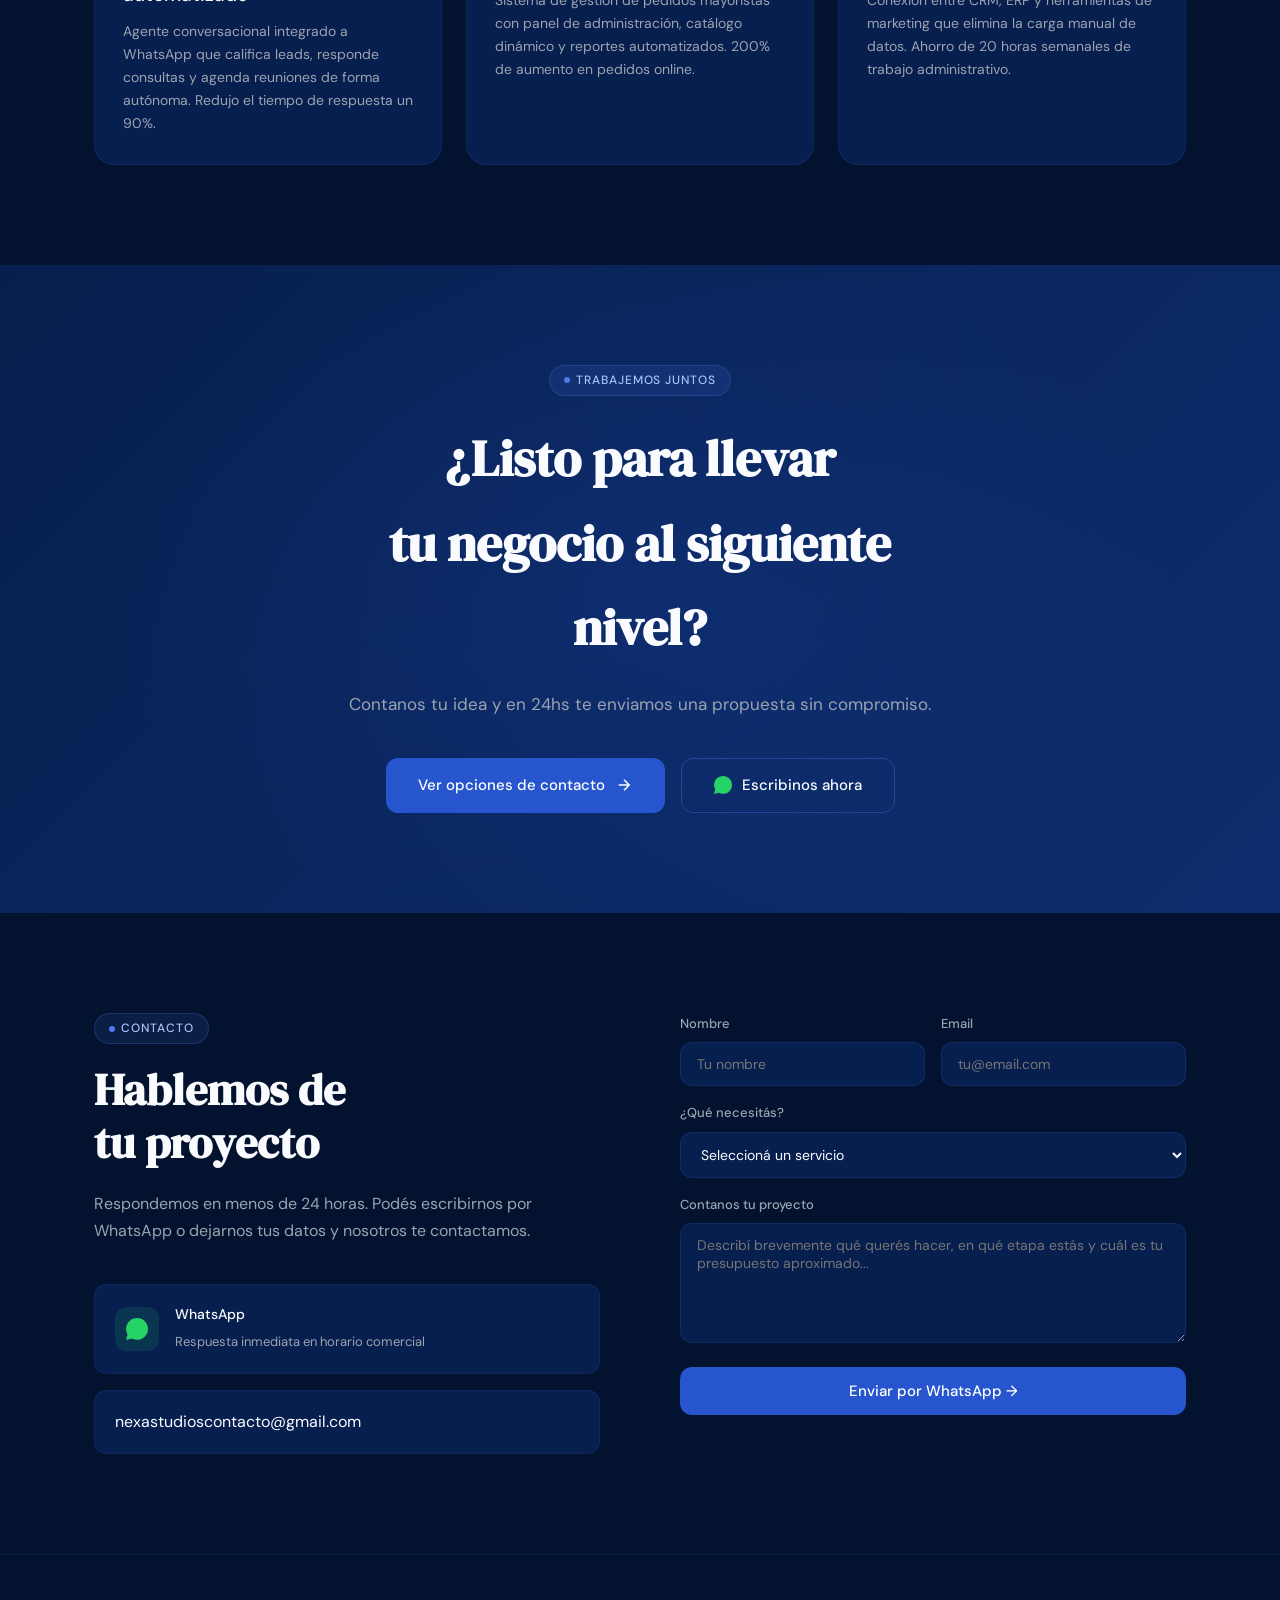
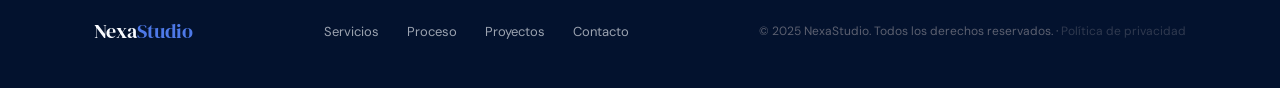
==== commit fef3fcdc: "politica de privacidad" ====
--- a/index.html
+++ b/index.html
@@ -288,7 +288,7 @@
           <a href="#proyectos">Proyectos</a>
           <a href="#contacto">Contacto</a>
         </div>
-        <p class="footer-copy">© 2025 NexaStudio. Todos los derechos reservados.</p>
+        <p class="footer-copy">© 2025 NexaStudio. Todos los derechos reservados. · <a href="./privacidad.html" style="color:inherit;opacity:0.5;text-decoration:none;font-size:12px;" onmouseover="this.style.opacity=1" onmouseout="this.style.opacity=0.5">Política de privacidad</a></p>
       </div>
     </div>
   </footer>
@@ -298,4 +298,4 @@
   <script src="./main.js"></script>
 
 </body>
-</html>
+</html>
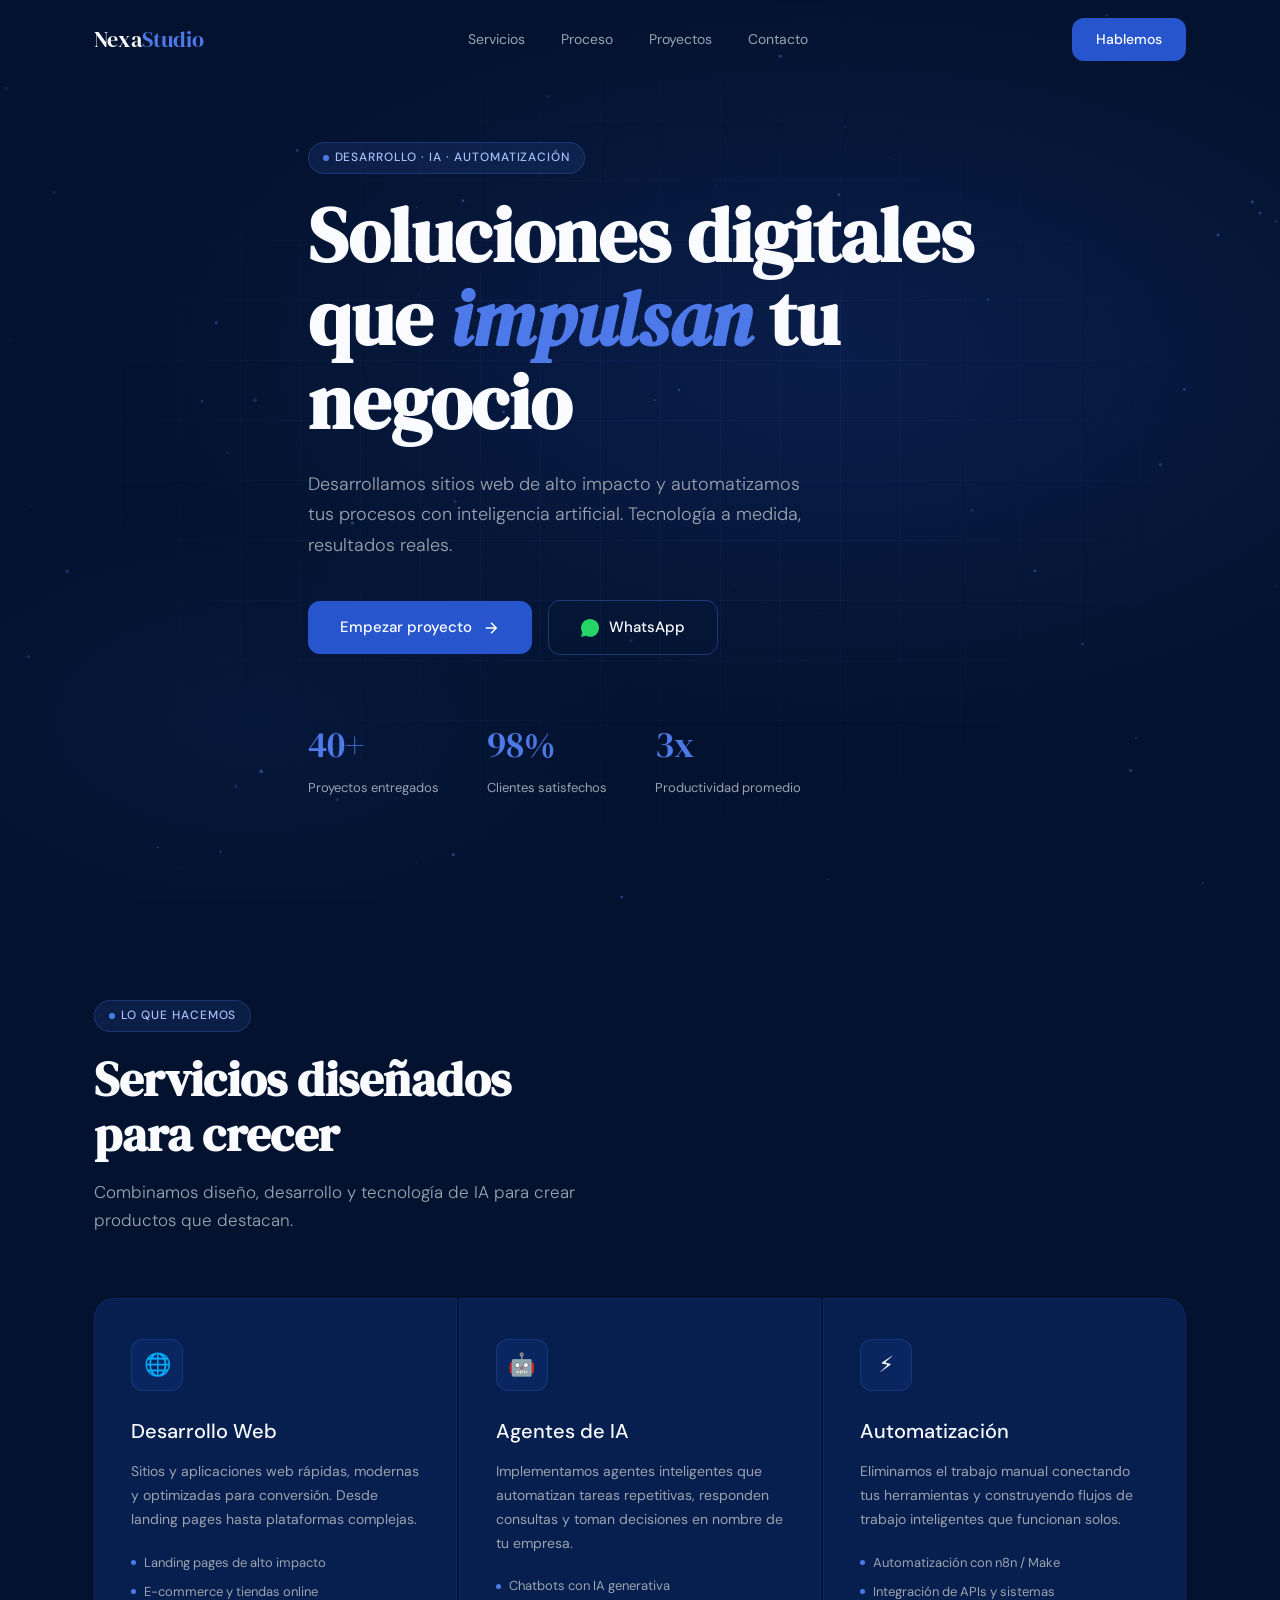
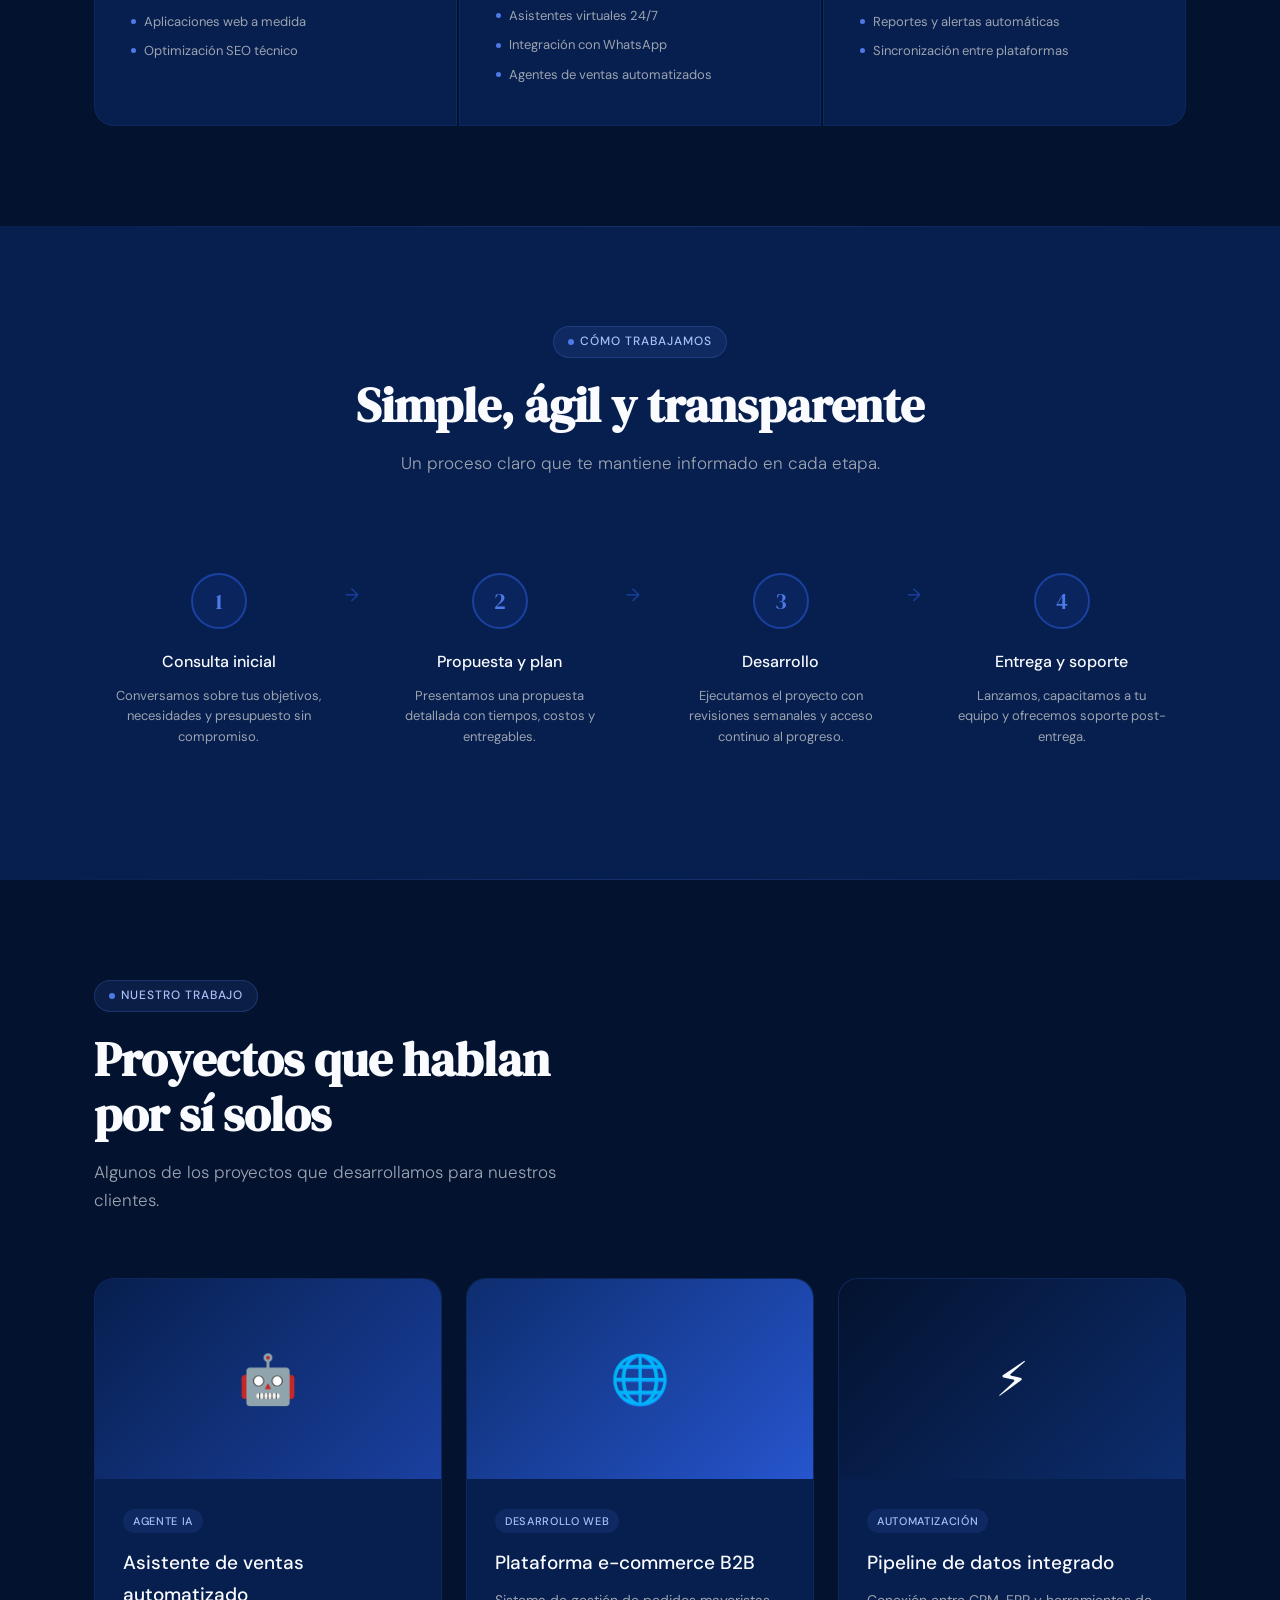
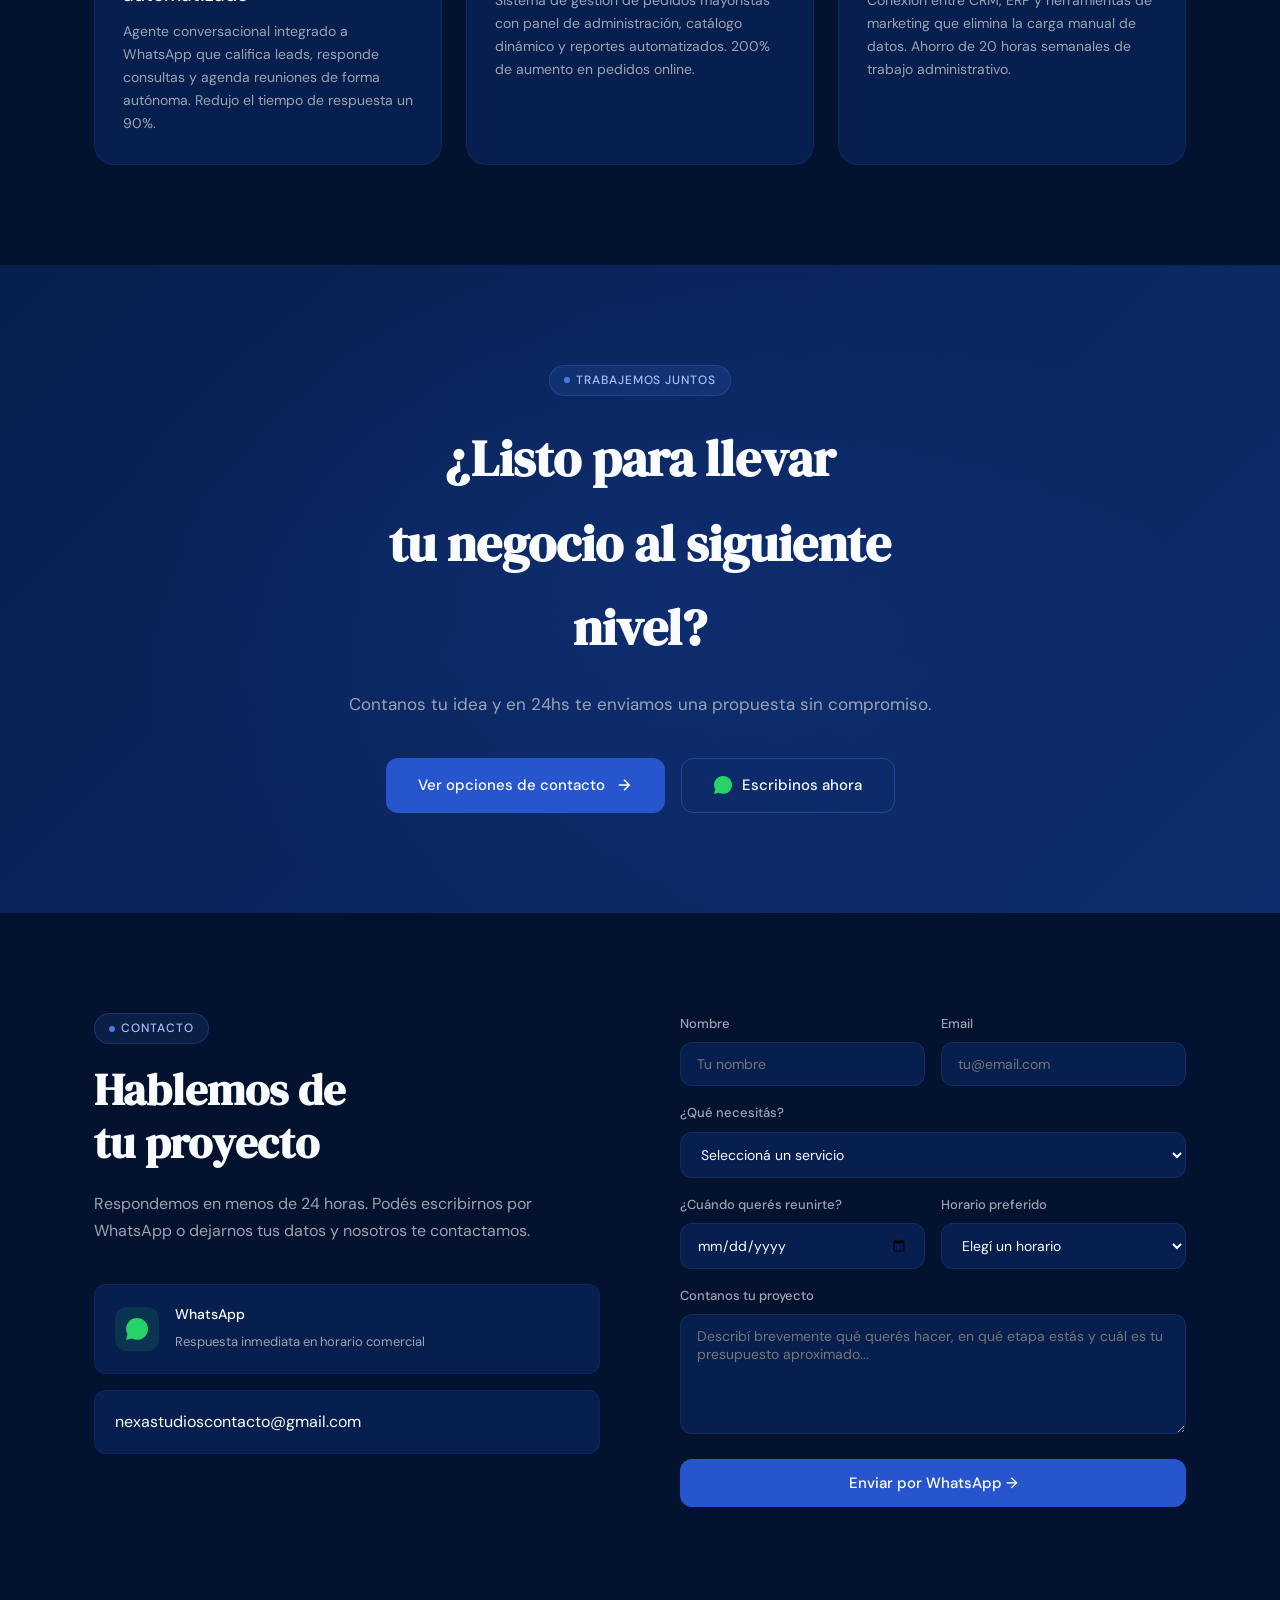
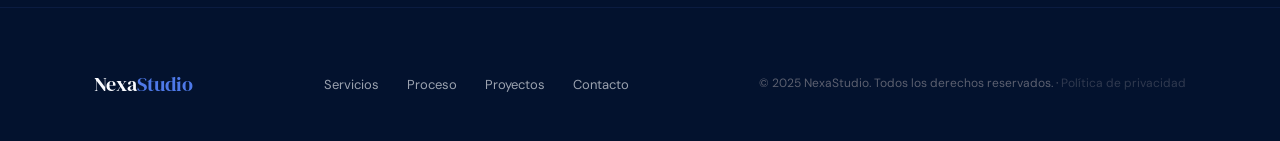
==== commit b304fe97: "Add date and time input fields to the form Added date and preferred time selection fields to the for" ====
--- a/index.html
+++ b/index.html
@@ -266,6 +266,25 @@
                 <option value="Otro">Otro</option>
               </select>
             </div>
+            <div class="form-fila">
+  <div class="campo">
+    <label for="fecha">¿Cuándo querés reunirte?</label>
+    <input type="date" id="fecha" name="fecha" required />
+  </div>
+  <div class="campo">
+    <label for="hora">Horario preferido</label>
+    <select id="hora" name="hora" required>
+      <option value="" disabled selected>Elegí un horario</option>
+      <option value="09:00">9:00 AM</option>
+      <option value="10:00">10:00 AM</option>
+      <option value="11:00">11:00 AM</option>
+      <option value="14:00">2:00 PM</option>
+      <option value="15:00">3:00 PM</option>
+      <option value="16:00">4:00 PM</option>
+      <option value="17:00">5:00 PM</option>
+    </select>
+  </div>
+</div>
             <div class="campo">
               <label for="mensaje">Contanos tu proyecto</label>
               <textarea id="mensaje" name="mensaje" placeholder="Describí brevemente qué querés hacer, en qué etapa estás y cuál es tu presupuesto aproximado..." required></textarea>
@@ -298,4 +317,4 @@
   <script src="./main.js"></script>
 
 </body>
-</html>+</html>
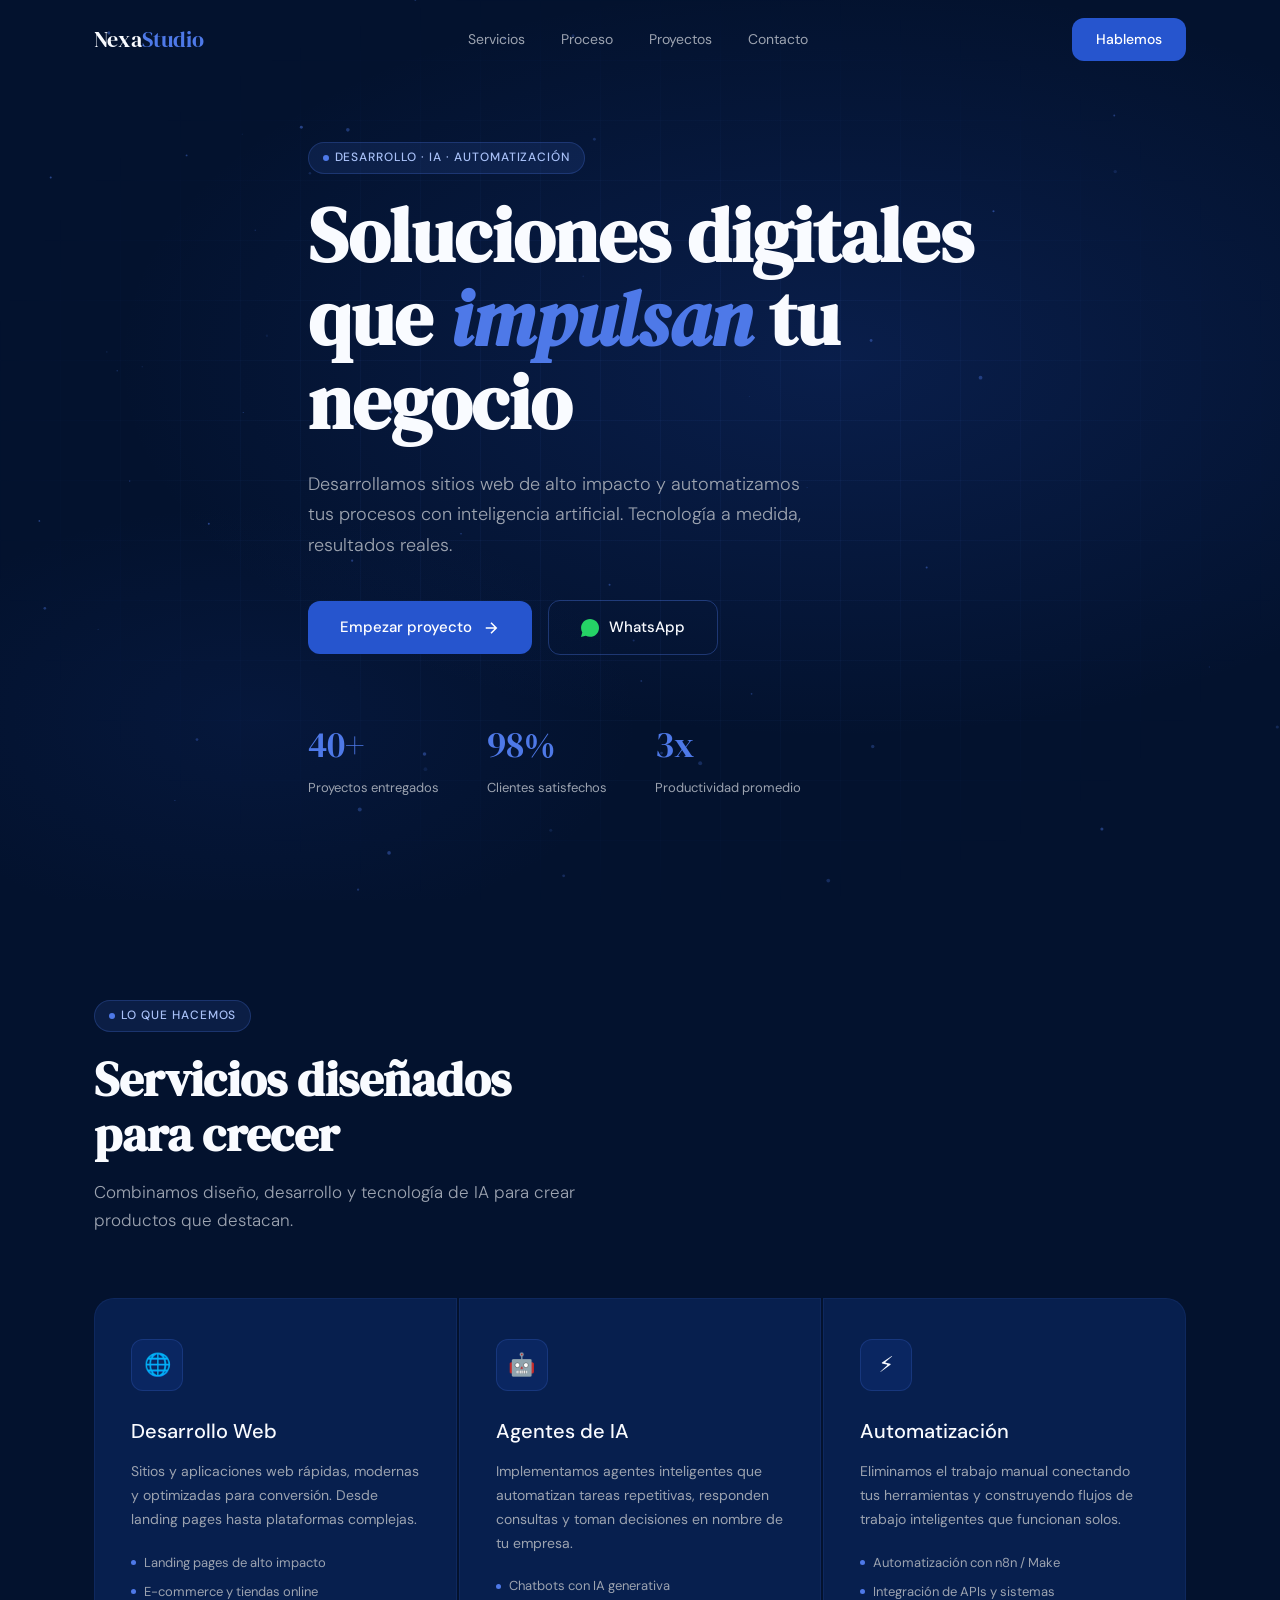
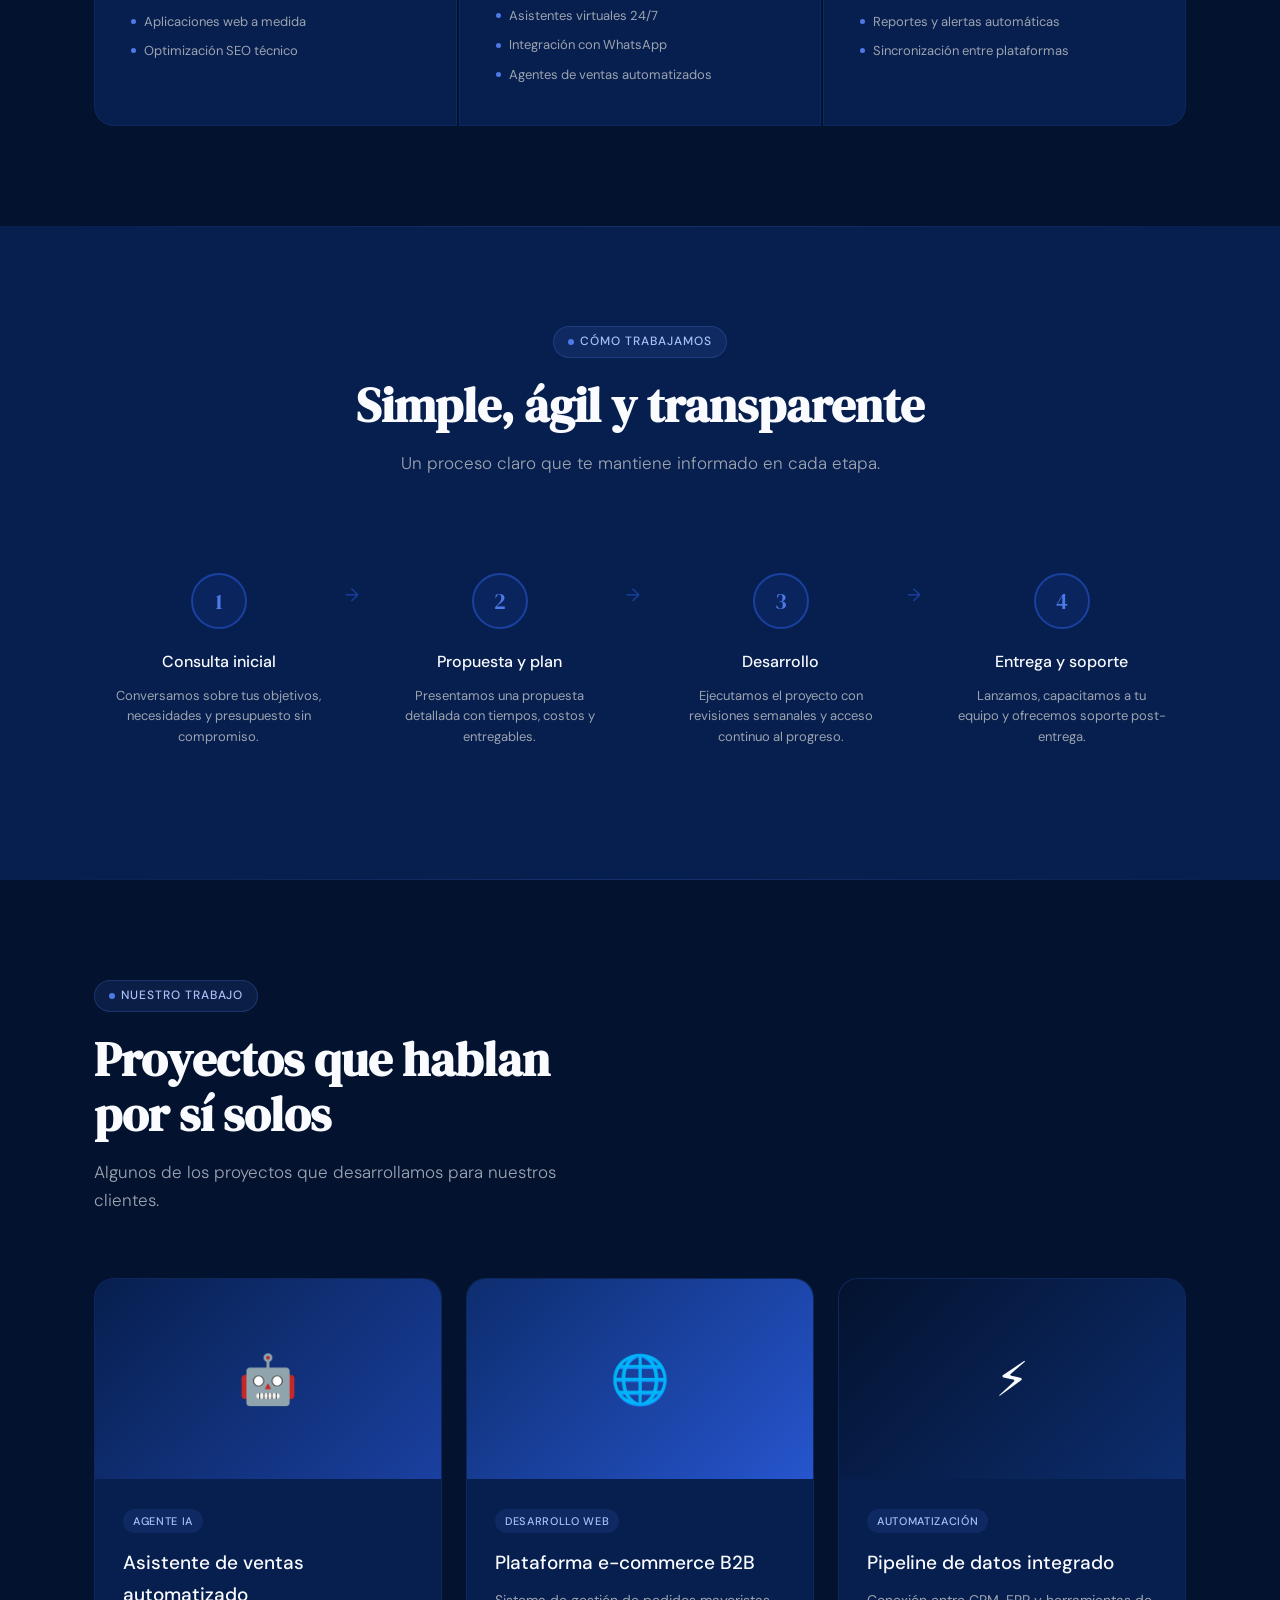
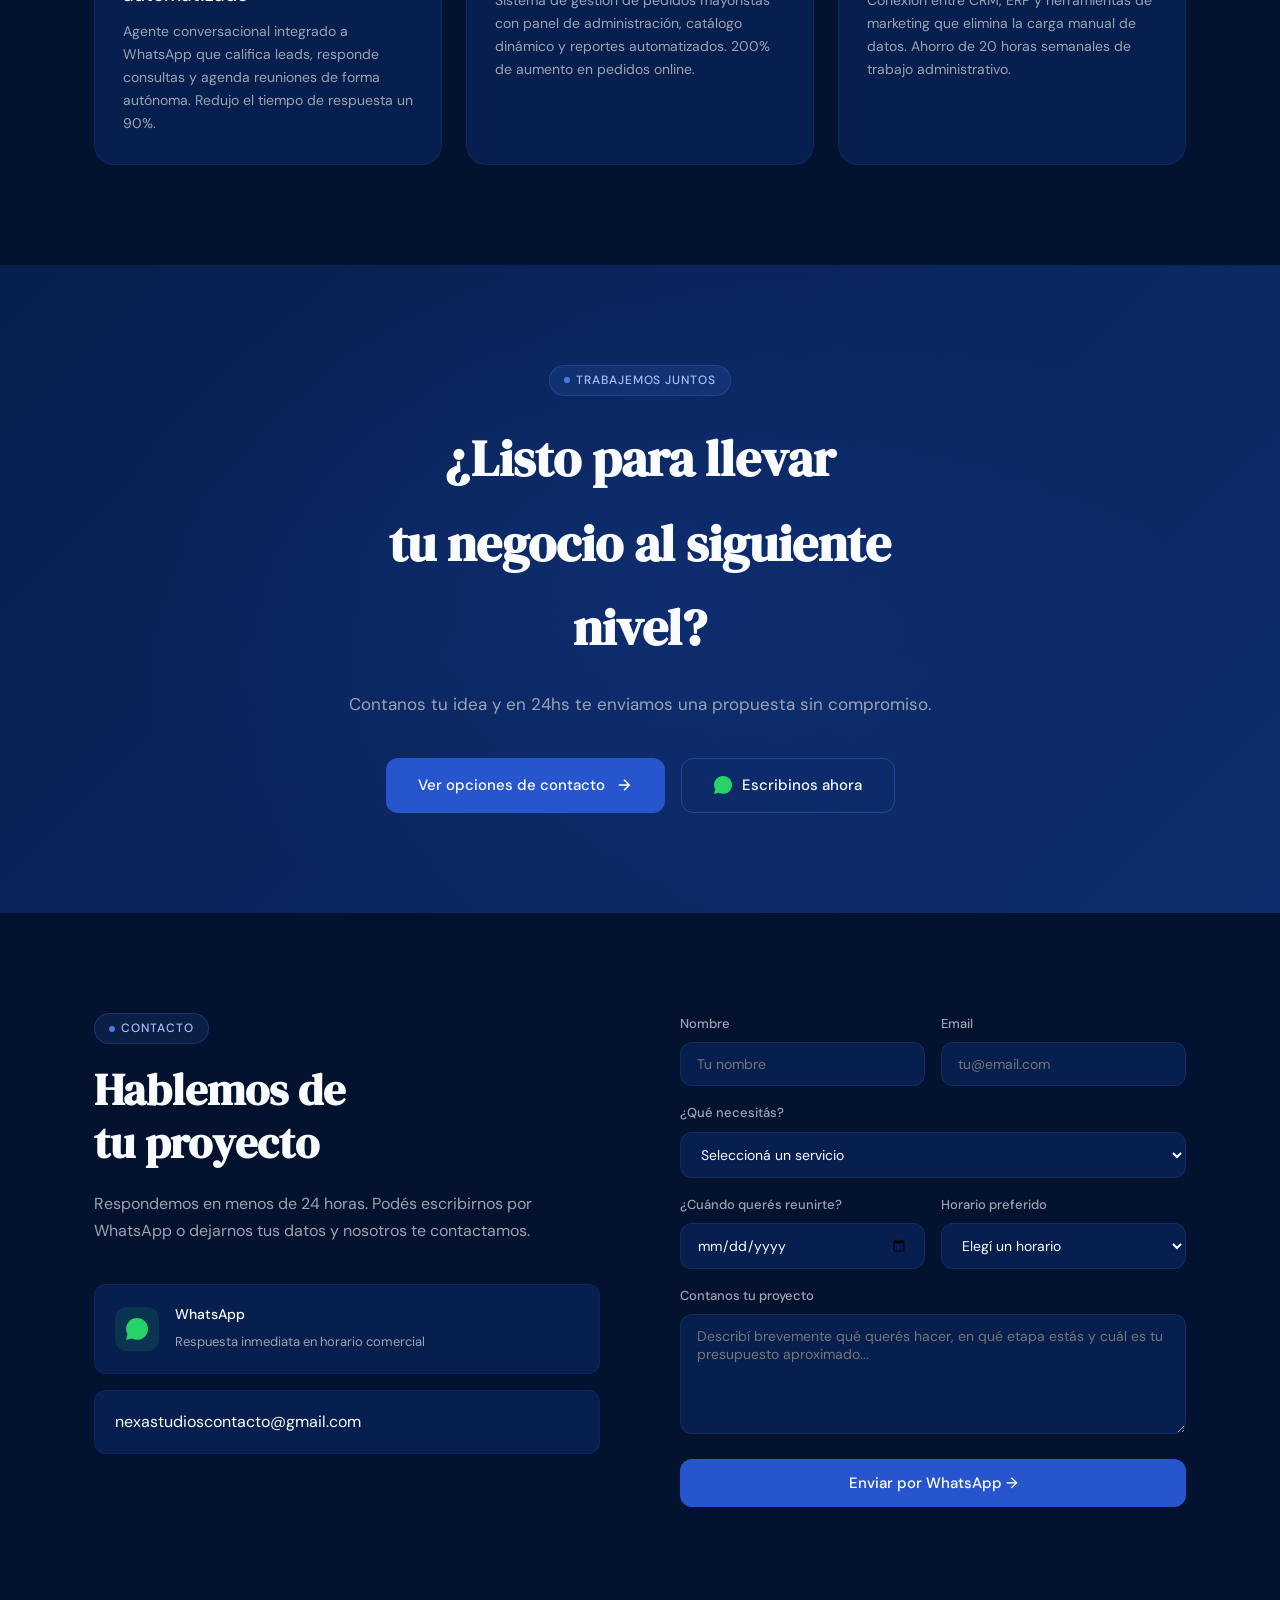
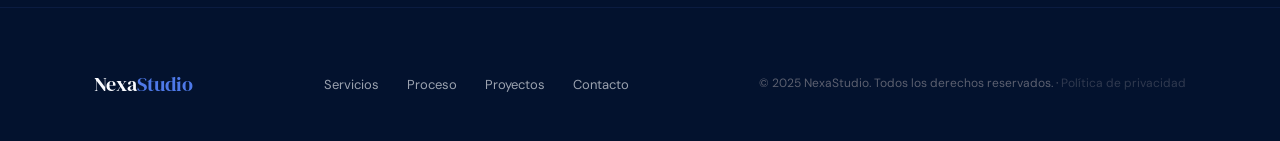
==== commit bc6037e8: "Update main.js script reference with versioning" ====
--- a/index.html
+++ b/index.html
@@ -314,7 +314,7 @@
 
   <!-- Scripts -->
   <script src="./config.js"></script>
-  <script src="./main.js"></script>
+  <script src="./main.js?v=2"></script>
 
 </body>
 </html>
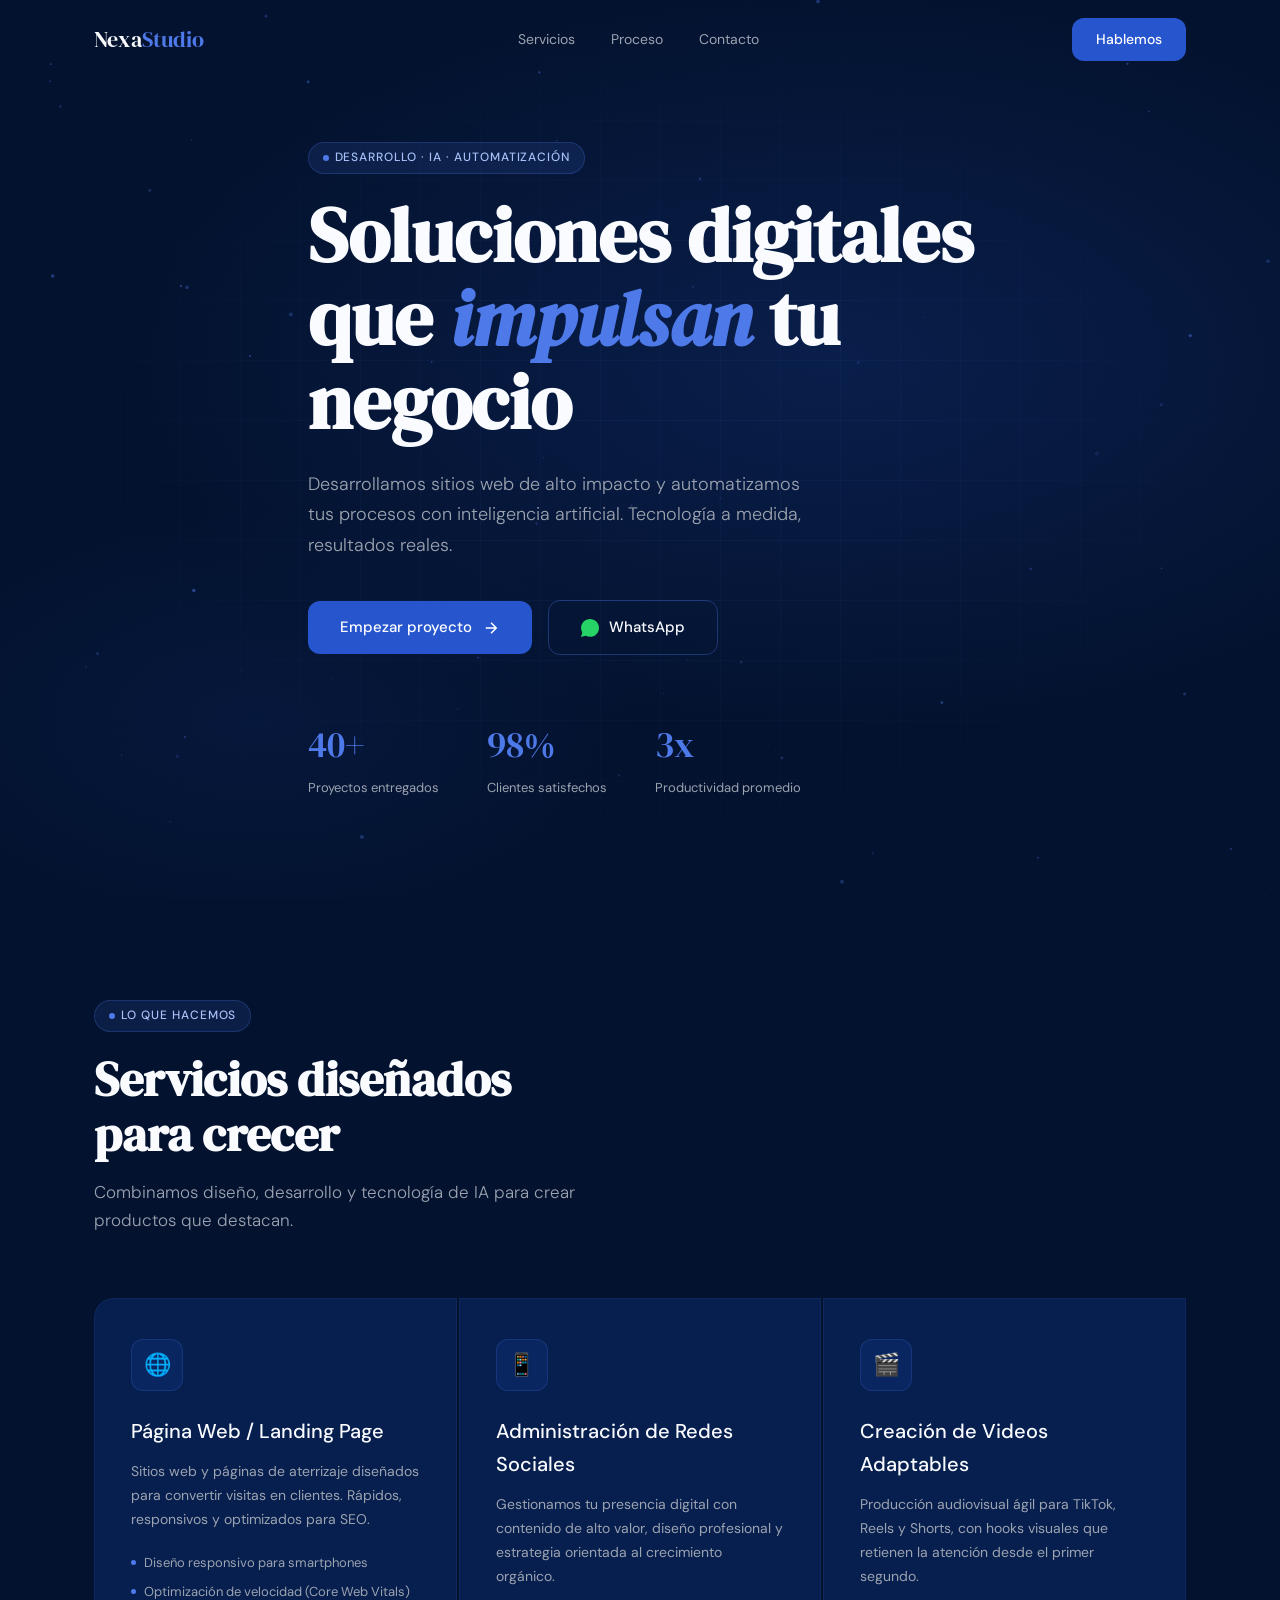
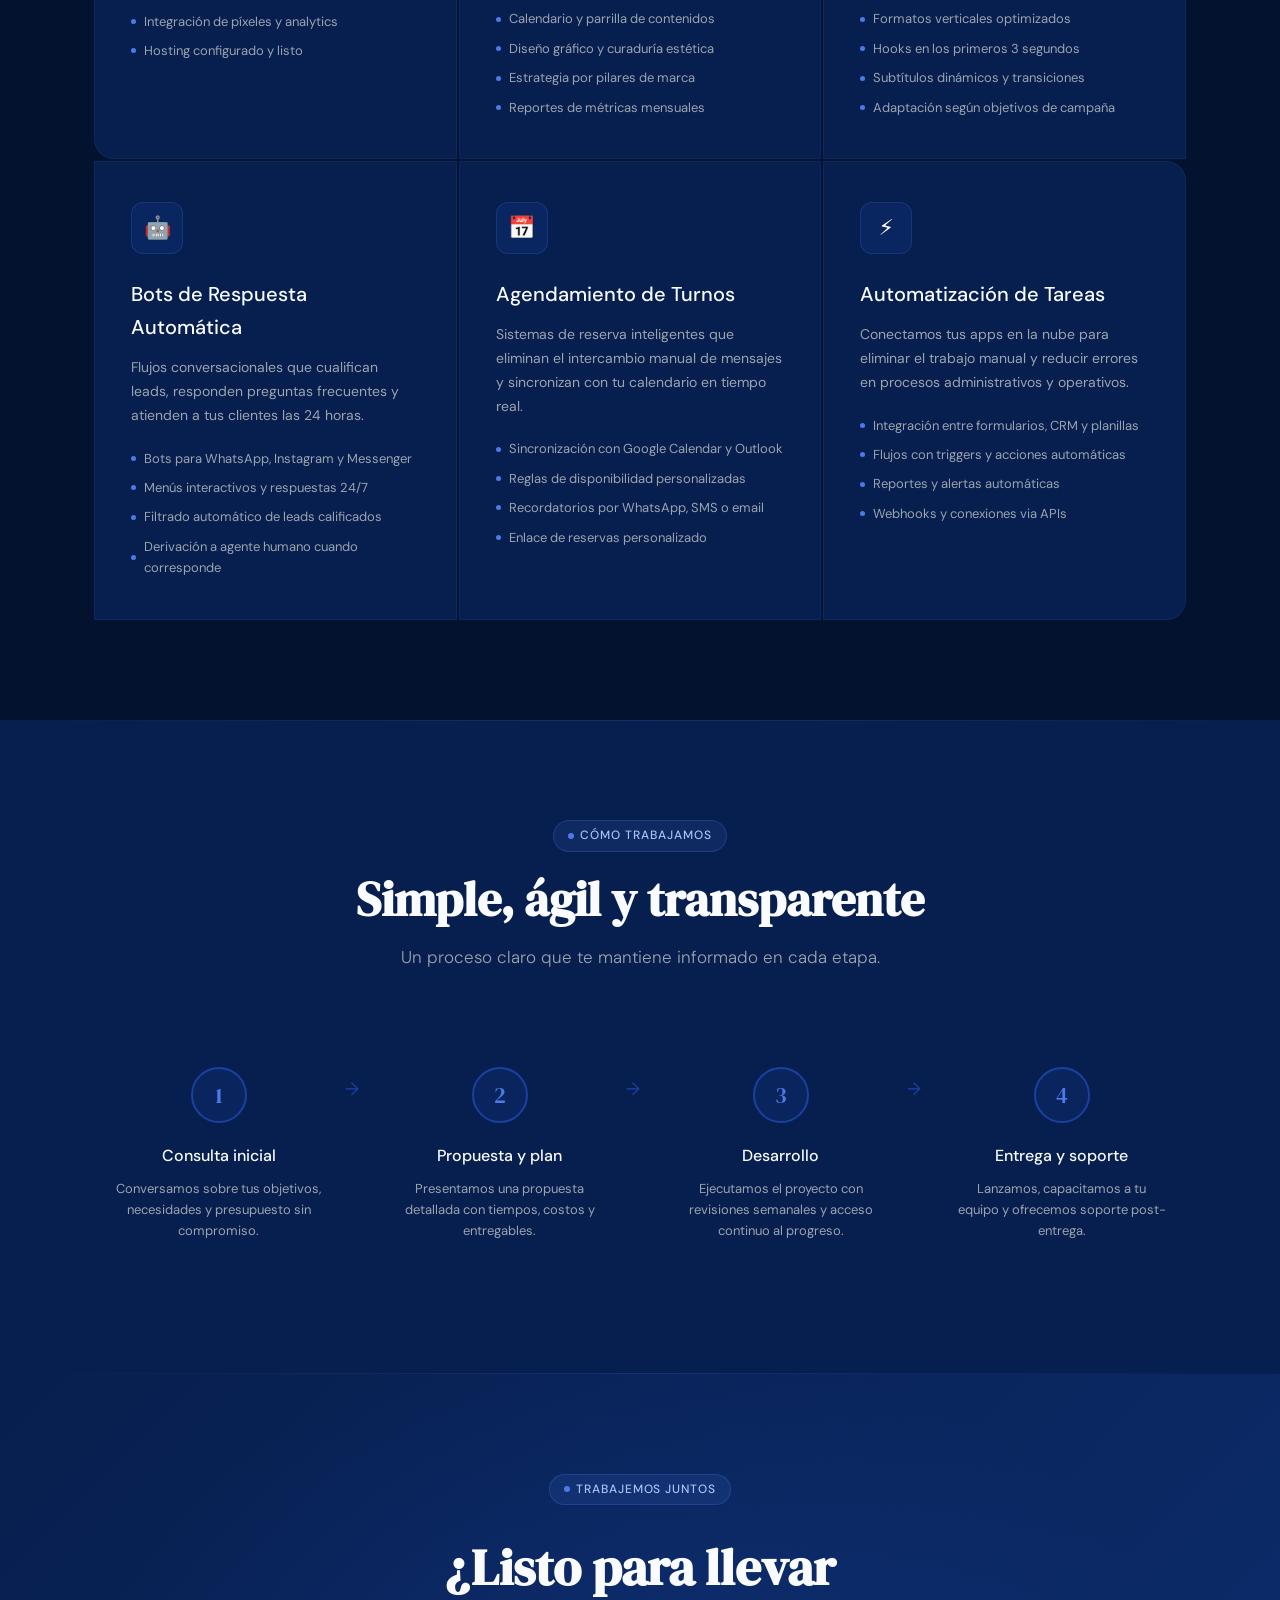
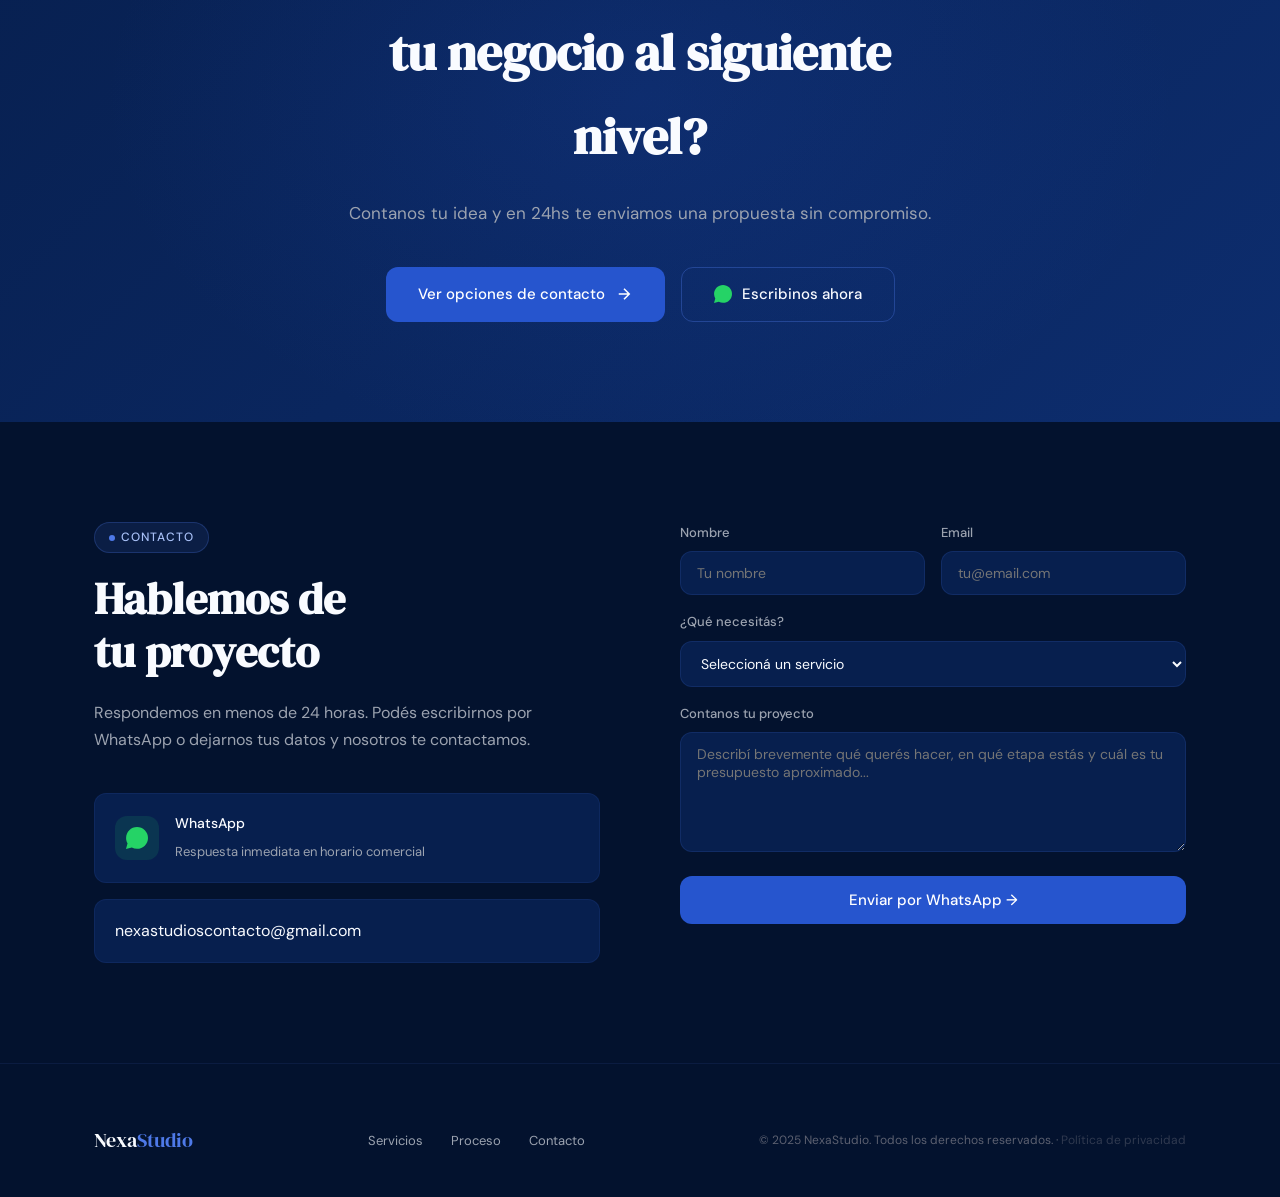
==== commit ba99ea4e: "Refactor HTML structure and update content" ====
--- a/index.html
+++ b/index.html
@@ -1,320 +1,296 @@
 <!DOCTYPE html>
 <html lang="es">
 <head>
-  <meta charset="UTF-8" />
-  <meta name="viewport" content="width=device-width, initial-scale=1.0" />
-  <title>NexaStudio — Desarrollo Web & Automatización con IA</title>
-  <meta name="description" content="Agencia de desarrollo web y automatización con inteligencia artificial. Transformamos tu negocio con soluciones digitales a medida." />
-  <link rel="stylesheet" href="./estilos.css" />
-  <link rel="preconnect" href="https://fonts.googleapis.com" />
-  <link rel="preconnect" href="https://fonts.gstatic.com" crossorigin />
+<meta charset="UTF-8" />
+<meta name="viewport" content="width=device-width, initial-scale=1.0" />
+<title>NexaStudio — Desarrollo Web & Automatización con IA</title>
+<meta name="description" content="Agencia de desarrollo web y automatización con inteligencia artificial. Transformamos tu negocio con soluciones digitales a medida." />
+<link rel="stylesheet" href="./estilos.css" />
+<link rel="preconnect" href="https://fonts.googleapis.com" />
+<link rel="preconnect" href="https://fonts.gstatic.com" crossorigin />
 </head>
 <body>
 
-  <!-- ── NAVEGACIÓN ─────────────────────────────────────────────────── -->
-  <nav id="nav">
-    <div class="contenedor nav-inner">
-      <a href="#" class="logo">Nexa<span>Studio</span></a>
-      <ul class="nav-links">
-        <li><a href="#servicios">Servicios</a></li>
-        <li><a href="#proceso">Proceso</a></li>
-        <li><a href="#proyectos">Proyectos</a></li>
-        <li><a href="#contacto">Contacto</a></li>
-      </ul>
-      <a href="#contacto" class="nav-cta">Hablemos</a>
-      <button class="nav-menu-toggle" aria-label="Menú">☰</button>
-    </div>
-  </nav>
-
-  <!-- ── HERO ───────────────────────────────────────────────────────── -->
-  <section id="hero">
-    <div class="hero-bg"></div>
-    <div class="hero-grid"></div>
-    <canvas id="hero-canvas" style="position:absolute;inset:0;width:100%;height:100%;pointer-events:none;"></canvas>
-    <div class="contenedor">
-      <div class="hero-contenido">
-        <span class="tag">Desarrollo · IA · Automatización</span>
-        <h1 class="hero-titulo">
-          Soluciones digitales<br>
-          que <span class="acento">impulsan</span> tu<br>
-          negocio
-        </h1>
-        <p class="hero-subtitulo">
-          Desarrollamos sitios web de alto impacto y automatizamos tus procesos con inteligencia artificial. Tecnología a medida, resultados reales.
-        </p>
-        <div class="hero-acciones">
-          <a href="#contacto" class="btn-primario">
-            Empezar proyecto
-            <svg viewBox="0 0 24 24" fill="none" stroke="currentColor" stroke-width="2"><path d="M5 12h14M12 5l7 7-7 7"/></svg>
+<!-- ── NAVEGACIÓN ─────────────────────────────────────────────────── -->
+<nav id="nav">
+  <div class="contenedor nav-inner">
+    <a href="#" class="logo">Nexa<span>Studio</span></a>
+    <ul class="nav-links">
+      <li><a href="#servicios">Servicios</a></li>
+      <li><a href="#proceso">Proceso</a></li>
+      <li><a href="#contacto">Contacto</a></li>
+    </ul>
+    <a href="#contacto" class="nav-cta">Hablemos</a>
+    <button class="nav-menu-toggle" aria-label="Menú">☰</button>
+  </div>
+</nav>
+
+<!-- ── HERO ───────────────────────────────────────────────────────── -->
+<section id="hero">
+  <div class="hero-bg"></div>
+  <div class="hero-grid"></div>
+  <canvas id="hero-canvas" style="position:absolute;inset:0;width:100%;height:100%;pointer-events:none;"></canvas>
+  <div class="contenedor">
+    <div class="hero-contenido">
+      <span class="tag">Desarrollo · IA · Automatización</span>
+      <h1 class="hero-titulo">
+        Soluciones digitales<br>
+        que <span class="acento">impulsan</span> tu<br>
+        negocio
+      </h1>
+      <p class="hero-subtitulo">
+        Desarrollamos sitios web de alto impacto y automatizamos tus procesos con inteligencia artificial. Tecnología a medida, resultados reales.
+      </p>
+      <div class="hero-acciones">
+        <a href="#contacto" class="btn-primario">
+          Empezar proyecto
+          <svg viewBox="0 0 24 24" fill="none" stroke="currentColor" stroke-width="2"><path d="M5 12h14M12 5l7 7-7 7"/></svg>
+        </a>
+        <a href="#" class="btn-ws" data-ws target="_blank" rel="noopener">
+          <svg viewBox="0 0 24 24" xmlns="http://www.w3.org/2000/svg"><path d="M20.52 3.449C18.24 1.245 15.24 0 12.045 0 5.463 0 .104 5.334.101 11.893c0 2.096.549 4.14 1.595 5.945L0 24l6.335-1.652c1.746.943 3.71 1.444 5.71 1.445h.006c6.585 0 11.946-5.336 11.949-11.896 0-3.176-1.24-6.165-3.48-8.448z"/></svg>
+          WhatsApp
+        </a>
+      </div>
+      <div class="hero-stats">
+        <div class="stat-item">
+          <div class="stat-num"><span data-contador="40">0</span><span>+</span></div>
+          <div class="stat-label">Proyectos entregados</div>
+        </div>
+        <div class="stat-item">
+          <div class="stat-num"><span data-contador="98">0</span><span>%</span></div>
+          <div class="stat-label">Clientes satisfechos</div>
+        </div>
+        <div class="stat-item">
+          <div class="stat-num"><span data-contador="3">0</span><span>x</span></div>
+          <div class="stat-label">Productividad promedio</div>
+        </div>
+      </div>
+    </div>
+  </div>
+</section>
+
+<!-- ── SERVICIOS ──────────────────────────────────────────────────── -->
+<section id="servicios">
+  <div class="contenedor">
+    <div class="seccion-header reveal">
+      <span class="tag">Lo que hacemos</span>
+      <h2 class="seccion-titulo">Servicios diseñados<br>para crecer</h2>
+      <p class="seccion-subtitulo">Combinamos diseño, desarrollo y tecnología de IA para crear productos que destacan.</p>
+    </div>
+
+    <div class="servicios-grid">
+
+      <div class="servicio-card reveal">
+        <div class="servicio-icono">🌐</div>
+        <h3>Página Web / Landing Page</h3>
+        <p>Sitios web y páginas de aterrizaje diseñados para convertir visitas en clientes. Rápidos, responsivos y optimizados para SEO.</p>
+        <ul class="servicio-lista">
+          <li>Diseño responsivo para smartphones</li>
+          <li>Optimización de velocidad (Core Web Vitals)</li>
+          <li>Integración de píxeles y analytics</li>
+          <li>Hosting configurado y listo</li>
+        </ul>
+      </div>
+
+      <div class="servicio-card reveal">
+        <div class="servicio-icono">📱</div>
+        <h3>Administración de Redes Sociales</h3>
+        <p>Gestionamos tu presencia digital con contenido de alto valor, diseño profesional y estrategia orientada al crecimiento orgánico.</p>
+        <ul class="servicio-lista">
+          <li>Calendario y parrilla de contenidos</li>
+          <li>Diseño gráfico y curaduría estética</li>
+          <li>Estrategia por pilares de marca</li>
+          <li>Reportes de métricas mensuales</li>
+        </ul>
+      </div>
+
+      <div class="servicio-card reveal">
+        <div class="servicio-icono">🎬</div>
+        <h3>Creación de Videos Adaptables</h3>
+        <p>Producción audiovisual ágil para TikTok, Reels y Shorts, con hooks visuales que retienen la atención desde el primer segundo.</p>
+        <ul class="servicio-lista">
+          <li>Formatos verticales optimizados</li>
+          <li>Hooks en los primeros 3 segundos</li>
+          <li>Subtítulos dinámicos y transiciones</li>
+          <li>Adaptación según objetivos de campaña</li>
+        </ul>
+      </div>
+
+      <div class="servicio-card reveal">
+        <div class="servicio-icono">🤖</div>
+        <h3>Bots de Respuesta Automática</h3>
+        <p>Flujos conversacionales que cualifican leads, responden preguntas frecuentes y atienden a tus clientes las 24 horas.</p>
+        <ul class="servicio-lista">
+          <li>Bots para WhatsApp, Instagram y Messenger</li>
+          <li>Menús interactivos y respuestas 24/7</li>
+          <li>Filtrado automático de leads calificados</li>
+          <li>Derivación a agente humano cuando corresponde</li>
+        </ul>
+      </div>
+
+      <div class="servicio-card reveal">
+        <div class="servicio-icono">📅</div>
+        <h3>Agendamiento de Turnos</h3>
+        <p>Sistemas de reserva inteligentes que eliminan el intercambio manual de mensajes y sincronizan con tu calendario en tiempo real.</p>
+        <ul class="servicio-lista">
+          <li>Sincronización con Google Calendar y Outlook</li>
+          <li>Reglas de disponibilidad personalizadas</li>
+          <li>Recordatorios por WhatsApp, SMS o email</li>
+          <li>Enlace de reservas personalizado</li>
+        </ul>
+      </div>
+
+      <div class="servicio-card reveal">
+        <div class="servicio-icono">⚡</div>
+        <h3>Automatización de Tareas</h3>
+        <p>Conectamos tus apps en la nube para eliminar el trabajo manual y reducir errores en procesos administrativos y operativos.</p>
+        <ul class="servicio-lista">
+          <li>Integración entre formularios, CRM y planillas</li>
+          <li>Flujos con triggers y acciones automáticas</li>
+          <li>Reportes y alertas automáticas</li>
+          <li>Webhooks y conexiones via APIs</li>
+        </ul>
+      </div>
+
+    </div>
+  </div>
+</section>
+
+<!-- ── PROCESO ────────────────────────────────────────────────────── -->
+<section id="proceso">
+  <div class="contenedor">
+    <div class="seccion-header reveal" style="text-align:center;">
+      <span class="tag">Cómo trabajamos</span>
+      <h2 class="seccion-titulo">Simple, ágil y transparente</h2>
+      <p class="seccion-subtitulo" style="margin:0 auto;">Un proceso claro que te mantiene informado en cada etapa.</p>
+    </div>
+    <div class="proceso-grid">
+      <div class="paso reveal">
+        <div class="paso-num">1</div>
+        <h4>Consulta inicial</h4>
+        <p>Conversamos sobre tus objetivos, necesidades y presupuesto sin compromiso.</p>
+      </div>
+      <div class="paso reveal">
+        <div class="paso-num">2</div>
+        <h4>Propuesta y plan</h4>
+        <p>Presentamos una propuesta detallada con tiempos, costos y entregables.</p>
+      </div>
+      <div class="paso reveal">
+        <div class="paso-num">3</div>
+        <h4>Desarrollo</h4>
+        <p>Ejecutamos el proyecto con revisiones semanales y acceso continuo al progreso.</p>
+      </div>
+      <div class="paso reveal">
+        <div class="paso-num">4</div>
+        <h4>Entrega y soporte</h4>
+        <p>Lanzamos, capacitamos a tu equipo y ofrecemos soporte post-entrega.</p>
+      </div>
+    </div>
+  </div>
+</section>
+
+<!-- ── CTA CENTRAL ────────────────────────────────────────────────── -->
+<section id="cta-central">
+  <div class="contenedor">
+    <div class="cta-central-inner reveal">
+      <span class="tag" style="justify-content:center;">Trabajemos juntos</span>
+      <h2>¿Listo para llevar<br>tu negocio al siguiente nivel?</h2>
+      <p>Contanos tu idea y en 24hs te enviamos una propuesta sin compromiso.</p>
+      <div class="cta-acciones">
+        <a href="#contacto" class="btn-primario">
+          Ver opciones de contacto
+          <svg viewBox="0 0 24 24" fill="none" stroke="currentColor" stroke-width="2" style="width:18px;height:18px"><path d="M5 12h14M12 5l7 7-7 7"/></svg>
+        </a>
+        <a href="#" class="btn-ws" data-ws target="_blank" rel="noopener">
+          <svg viewBox="0 0 24 24" xmlns="http://www.w3.org/2000/svg" style="width:18px;height:18px"><path d="M20.52 3.449C18.24 1.245 15.24 0 12.045 0 5.463 0 .104 5.334.101 11.893c0 2.096.549 4.14 1.595 5.945L0 24l6.335-1.652c1.746.943 3.71 1.444 5.71 1.445h.006c6.585 0 11.946-5.336 11.949-11.896 0-3.176-1.24-6.165-3.48-8.448z"/></svg>
+          Escribinos ahora
+        </a>
+      </div>
+    </div>
+  </div>
+</section>
+
+<!-- ── CONTACTO ───────────────────────────────────────────────────── -->
+<section id="contacto">
+  <div class="contenedor">
+    <div class="contacto-grid">
+      <div class="contacto-info reveal">
+        <span class="tag">Contacto</span>
+        <h2>Hablemos de<br>tu proyecto</h2>
+        <p>Respondemos en menos de 24 horas. Podés escribirnos por WhatsApp o dejarnos tus datos y nosotros te contactamos.</p>
+        <div class="contacto-metodos">
+          <a href="#" class="metodo" data-ws target="_blank" rel="noopener">
+            <div class="metodo-icono ws">
+              <svg viewBox="0 0 24 24" width="22" height="22" xmlns="http://www.w3.org/2000/svg" style="fill:#25D366"><path d="M20.52 3.449C18.24 1.245 15.24 0 12.045 0 5.463 0 .104 5.334.101 11.893c0 2.096.549 4.14 1.595 5.945L0 24l6.335-1.652c1.746.943 3.71 1.444 5.71 1.445h.006c6.585 0 11.946-5.336 11.949-11.896 0-3.176-1.24-6.165-3.48-8.448z"/></svg>
+            </div>
+            <div class="metodo-texto">
+              <strong>WhatsApp</strong>
+              <span>Respuesta inmediata en horario comercial</span>
+            </div>
           </a>
-          <a href="#" class="btn-ws" data-ws target="_blank" rel="noopener">
-            <svg viewBox="0 0 24 24" xmlns="http://www.w3.org/2000/svg"><path d="M20.52 3.449C18.24 1.245 15.24 0 12.045 0 5.463 0 .104 5.334.101 11.893c0 2.096.549 4.14 1.595 5.945L0 24l6.335-1.652c1.746.943 3.71 1.444 5.71 1.445h.006c6.585 0 11.946-5.336 11.949-11.896 0-3.176-1.24-6.165-3.48-8.448z"/></svg>
-            WhatsApp
+          <a href="#" class="metodo" data-email>
+            <div class="metodo-icono mail">✉️</div>
+            <div class="metodo-texto">
+              <strong>Email</strong>
+              <span>Respuesta en menos de 24 horas</span>
+            </div>
           </a>
         </div>
-        <div class="hero-stats">
-          <div class="stat-item">
-            <div class="stat-num"><span data-contador="40">0</span><span>+</span></div>
-            <div class="stat-label">Proyectos entregados</div>
+      </div>
+
+      <div class="reveal">
+        <form id="form-contacto" class="form-contacto" novalidate>
+          <div class="form-fila">
+            <div class="campo">
+              <label for="nombre">Nombre</label>
+              <input type="text" id="nombre" name="nombre" placeholder="Tu nombre" required />
+            </div>
+            <div class="campo">
+              <label for="email">Email</label>
+              <input type="email" id="email" name="email" placeholder="tu@email.com" required />
+            </div>
           </div>
-          <div class="stat-item">
-            <div class="stat-num"><span data-contador="98">0</span><span>%</span></div>
-            <div class="stat-label">Clientes satisfechos</div>
+          <div class="campo">
+            <label for="servicio">¿Qué necesitás?</label>
+            <select id="servicio" name="servicio" required>
+              <option value="" disabled selected>Seleccioná un servicio</option>
+              <option value="Página Web / Landing Page">Página Web / Landing Page</option>
+              <option value="Administración de Redes Sociales">Administración de Redes Sociales</option>
+              <option value="Creación de Videos Adaptables">Creación de Videos Adaptables</option>
+              <option value="Bot de Respuesta Automática">Bot de Respuesta Automática</option>
+              <option value="Agendamiento de Turnos">Agendamiento de Turnos</option>
+              <option value="Automatización de Tareas">Automatización de Tareas</option>
+              <option value="Otro">Otro</option>
+            </select>
           </div>
-          <div class="stat-item">
-            <div class="stat-num"><span data-contador="3">0</span><span>x</span></div>
-            <div class="stat-label">Productividad promedio</div>
+          <div class="campo">
+            <label for="mensaje">Contanos tu proyecto</label>
+            <textarea id="mensaje" name="mensaje" placeholder="Describí brevemente qué querés hacer, en qué etapa estás y cuál es tu presupuesto aproximado..." required></textarea>
           </div>
-        </div>
-      </div>
-    </div>
-  </section>
-
-  <!-- ── SERVICIOS ──────────────────────────────────────────────────── -->
-  <section id="servicios">
-    <div class="contenedor">
-      <div class="seccion-header reveal">
-        <span class="tag">Lo que hacemos</span>
-        <h2 class="seccion-titulo">Servicios diseñados<br>para crecer</h2>
-        <p class="seccion-subtitulo">Combinamos diseño, desarrollo y tecnología de IA para crear productos que destacan.</p>
-      </div>
-      <div class="servicios-grid">
-
-        <div class="servicio-card reveal">
-          <div class="servicio-icono">🌐</div>
-          <h3>Desarrollo Web</h3>
-          <p>Sitios y aplicaciones web rápidas, modernas y optimizadas para conversión. Desde landing pages hasta plataformas complejas.</p>
-          <ul class="servicio-lista">
-            <li>Landing pages de alto impacto</li>
-            <li>E-commerce y tiendas online</li>
-            <li>Aplicaciones web a medida</li>
-            <li>Optimización SEO técnico</li>
-          </ul>
-        </div>
-
-        <div class="servicio-card reveal">
-          <div class="servicio-icono">🤖</div>
-          <h3>Agentes de IA</h3>
-          <p>Implementamos agentes inteligentes que automatizan tareas repetitivas, responden consultas y toman decisiones en nombre de tu empresa.</p>
-          <ul class="servicio-lista">
-            <li>Chatbots con IA generativa</li>
-            <li>Asistentes virtuales 24/7</li>
-            <li>Integración con WhatsApp</li>
-            <li>Agentes de ventas automatizados</li>
-          </ul>
-        </div>
-
-        <div class="servicio-card reveal">
-          <div class="servicio-icono">⚡</div>
-          <h3>Automatización</h3>
-          <p>Eliminamos el trabajo manual conectando tus herramientas y construyendo flujos de trabajo inteligentes que funcionan solos.</p>
-          <ul class="servicio-lista">
-            <li>Automatización con n8n / Make</li>
-            <li>Integración de APIs y sistemas</li>
-            <li>Reportes y alertas automáticas</li>
-            <li>Sincronización entre plataformas</li>
-          </ul>
-        </div>
-
-      </div>
-    </div>
-  </section>
-
-  <!-- ── PROCESO ────────────────────────────────────────────────────── -->
-  <section id="proceso">
-    <div class="contenedor">
-      <div class="seccion-header reveal" style="text-align:center;">
-        <span class="tag">Cómo trabajamos</span>
-        <h2 class="seccion-titulo">Simple, ágil y transparente</h2>
-        <p class="seccion-subtitulo" style="margin:0 auto;">Un proceso claro que te mantiene informado en cada etapa.</p>
-      </div>
-      <div class="proceso-grid">
-        <div class="paso reveal">
-          <div class="paso-num">1</div>
-          <h4>Consulta inicial</h4>
-          <p>Conversamos sobre tus objetivos, necesidades y presupuesto sin compromiso.</p>
-        </div>
-        <div class="paso reveal">
-          <div class="paso-num">2</div>
-          <h4>Propuesta y plan</h4>
-          <p>Presentamos una propuesta detallada con tiempos, costos y entregables.</p>
-        </div>
-        <div class="paso reveal">
-          <div class="paso-num">3</div>
-          <h4>Desarrollo</h4>
-          <p>Ejecutamos el proyecto con revisiones semanales y acceso continuo al progreso.</p>
-        </div>
-        <div class="paso reveal">
-          <div class="paso-num">4</div>
-          <h4>Entrega y soporte</h4>
-          <p>Lanzamos, capacitamos a tu equipo y ofrecemos soporte post-entrega.</p>
-        </div>
-      </div>
-    </div>
-  </section>
-
-  <!-- ── PROYECTOS ──────────────────────────────────────────────────── -->
-  <section id="proyectos">
-    <div class="contenedor">
-      <div class="seccion-header reveal">
-        <span class="tag">Nuestro trabajo</span>
-        <h2 class="seccion-titulo">Proyectos que hablan<br>por sí solos</h2>
-        <p class="seccion-subtitulo">Algunos de los proyectos que desarrollamos para nuestros clientes.</p>
-      </div>
-      <div class="proyectos-grid">
-
-        <div class="proyecto-card reveal">
-          <div class="proyecto-img ia">🤖</div>
-          <div class="proyecto-body">
-            <span class="proyecto-tag">Agente IA</span>
-            <h3>Asistente de ventas automatizado</h3>
-            <p>Agente conversacional integrado a WhatsApp que califica leads, responde consultas y agenda reuniones de forma autónoma. Redujo el tiempo de respuesta un 90%.</p>
-          </div>
-        </div>
-
-        <div class="proyecto-card reveal">
-          <div class="proyecto-img web">🌐</div>
-          <div class="proyecto-body">
-            <span class="proyecto-tag">Desarrollo Web</span>
-            <h3>Plataforma e-commerce B2B</h3>
-            <p>Sistema de gestión de pedidos mayoristas con panel de administración, catálogo dinámico y reportes automatizados. 200% de aumento en pedidos online.</p>
-          </div>
-        </div>
-
-        <div class="proyecto-card reveal">
-          <div class="proyecto-img auto">⚡</div>
-          <div class="proyecto-body">
-            <span class="proyecto-tag">Automatización</span>
-            <h3>Pipeline de datos integrado</h3>
-            <p>Conexión entre CRM, ERP y herramientas de marketing que elimina la carga manual de datos. Ahorro de 20 horas semanales de trabajo administrativo.</p>
-          </div>
-        </div>
-
-      </div>
-    </div>
-  </section>
-
-  <!-- ── CTA CENTRAL ────────────────────────────────────────────────── -->
-  <section id="cta-central">
-    <div class="contenedor">
-      <div class="cta-central-inner reveal">
-        <span class="tag" style="justify-content:center;">Trabajemos juntos</span>
-        <h2>¿Listo para llevar<br>tu negocio al siguiente nivel?</h2>
-        <p>Contanos tu idea y en 24hs te enviamos una propuesta sin compromiso.</p>
-        <div class="cta-acciones">
-          <a href="#contacto" class="btn-primario">
-            Ver opciones de contacto
-            <svg viewBox="0 0 24 24" fill="none" stroke="currentColor" stroke-width="2" style="width:18px;height:18px"><path d="M5 12h14M12 5l7 7-7 7"/></svg>
-          </a>
-          <a href="#" class="btn-ws" data-ws target="_blank" rel="noopener">
-            <svg viewBox="0 0 24 24" xmlns="http://www.w3.org/2000/svg" style="width:18px;height:18px"><path d="M20.52 3.449C18.24 1.245 15.24 0 12.045 0 5.463 0 .104 5.334.101 11.893c0 2.096.549 4.14 1.595 5.945L0 24l6.335-1.652c1.746.943 3.71 1.444 5.71 1.445h.006c6.585 0 11.946-5.336 11.949-11.896 0-3.176-1.24-6.165-3.48-8.448z"/></svg>
-            Escribinos ahora
-          </a>
-        </div>
-      </div>
-    </div>
-  </section>
-
-  <!-- ── CONTACTO ───────────────────────────────────────────────────── -->
-  <section id="contacto">
-    <div class="contenedor">
-      <div class="contacto-grid">
-        <div class="contacto-info reveal">
-          <span class="tag">Contacto</span>
-          <h2>Hablemos de<br>tu proyecto</h2>
-          <p>Respondemos en menos de 24 horas. Podés escribirnos por WhatsApp o dejarnos tus datos y nosotros te contactamos.</p>
-          <div class="contacto-metodos">
-            <a href="#" class="metodo" data-ws target="_blank" rel="noopener">
-              <div class="metodo-icono ws">
-                <svg viewBox="0 0 24 24" width="22" height="22" xmlns="http://www.w3.org/2000/svg" style="fill:#25D366"><path d="M20.52 3.449C18.24 1.245 15.24 0 12.045 0 5.463 0 .104 5.334.101 11.893c0 2.096.549 4.14 1.595 5.945L0 24l6.335-1.652c1.746.943 3.71 1.444 5.71 1.445h.006c6.585 0 11.946-5.336 11.949-11.896 0-3.176-1.24-6.165-3.48-8.448z"/></svg>
-              </div>
-              <div class="metodo-texto">
-                <strong>WhatsApp</strong>
-                <span>Respuesta inmediata en horario comercial</span>
-              </div>
-            </a>
-            <a href="#" class="metodo" data-email>
-              <div class="metodo-icono mail">✉️</div>
-              <div class="metodo-texto">
-                <strong>Email</strong>
-                <span>Respuesta en menos de 24 horas</span>
-              </div>
-            </a>
-          </div>
-        </div>
-
-        <div class="reveal">
-          <form id="form-contacto" class="form-contacto" novalidate>
-            <div class="form-fila">
-              <div class="campo">
-                <label for="nombre">Nombre</label>
-                <input type="text" id="nombre" name="nombre" placeholder="Tu nombre" required />
-              </div>
-              <div class="campo">
-                <label for="email">Email</label>
-                <input type="email" id="email" name="email" placeholder="tu@email.com" required />
-              </div>
-            </div>
-            <div class="campo">
-              <label for="servicio">¿Qué necesitás?</label>
-              <select id="servicio" name="servicio" required>
-                <option value="" disabled selected>Seleccioná un servicio</option>
-                <option value="Desarrollo Web">Desarrollo Web</option>
-                <option value="Agente de IA">Agente de IA</option>
-                <option value="Automatización de procesos">Automatización de procesos</option>
-                <option value="Consultoría tecnológica">Consultoría tecnológica</option>
-                <option value="Otro">Otro</option>
-              </select>
-            </div>
-            <div class="form-fila">
-  <div class="campo">
-    <label for="fecha">¿Cuándo querés reunirte?</label>
-    <input type="date" id="fecha" name="fecha" required />
-  </div>
-  <div class="campo">
-    <label for="hora">Horario preferido</label>
-    <select id="hora" name="hora" required>
-      <option value="" disabled selected>Elegí un horario</option>
-      <option value="09:00">9:00 AM</option>
-      <option value="10:00">10:00 AM</option>
-      <option value="11:00">11:00 AM</option>
-      <option value="14:00">2:00 PM</option>
-      <option value="15:00">3:00 PM</option>
-      <option value="16:00">4:00 PM</option>
-      <option value="17:00">5:00 PM</option>
-    </select>
-  </div>
-</div>
-            <div class="campo">
-              <label for="mensaje">Contanos tu proyecto</label>
-              <textarea id="mensaje" name="mensaje" placeholder="Describí brevemente qué querés hacer, en qué etapa estás y cuál es tu presupuesto aproximado..." required></textarea>
-            </div>
-            <button type="submit" class="btn-enviar">Enviar por WhatsApp →</button>
-          </form>
-        </div>
-      </div>
-    </div>
-  </section>
-
-  <!-- ── FOOTER ─────────────────────────────────────────────────────── -->
-  <footer>
-    <div class="contenedor">
-      <div class="footer-inner">
-        <div class="footer-logo">Nexa<span>Studio</span></div>
-        <div class="footer-links">
-          <a href="#servicios">Servicios</a>
-          <a href="#proceso">Proceso</a>
-          <a href="#proyectos">Proyectos</a>
-          <a href="#contacto">Contacto</a>
-        </div>
-        <p class="footer-copy">© 2025 NexaStudio. Todos los derechos reservados. · <a href="./privacidad.html" style="color:inherit;opacity:0.5;text-decoration:none;font-size:12px;" onmouseover="this.style.opacity=1" onmouseout="this.style.opacity=0.5">Política de privacidad</a></p>
-      </div>
-    </div>
-  </footer>
-
-  <!-- Scripts -->
-  <script src="./config.js"></script>
-  <script src="./main.js?v=2"></script>
-
+          <button type="submit" class="btn-enviar">Enviar por WhatsApp →</button>
+        </form>
+      </div>
+    </div>
+  </div>
+</section>
+
+<!-- ── FOOTER ─────────────────────────────────────────────────────── -->
+<footer>
+  <div class="contenedor">
+    <div class="footer-inner">
+      <div class="footer-logo">Nexa<span>Studio</span></div>
+      <div class="footer-links">
+        <a href="#servicios">Servicios</a>
+        <a href="#proceso">Proceso</a>
+        <a href="#contacto">Contacto</a>
+      </div>
+      <p class="footer-copy">© 2025 NexaStudio. Todos los derechos reservados. · <a href="./privacidad.html" style="color:inherit;opacity:0.5;text-decoration:none;font-size:12px;" onmouseover="this.style.opacity=1" onmouseout="this.style.opacity=0.5">Política de privacidad</a></p>
+    </div>
+  </div>
+</footer>
+
+<!-- Scripts -->
+<script src="./config.js"></script>
+<script src="./main.js"></script>
 </body>
 </html>
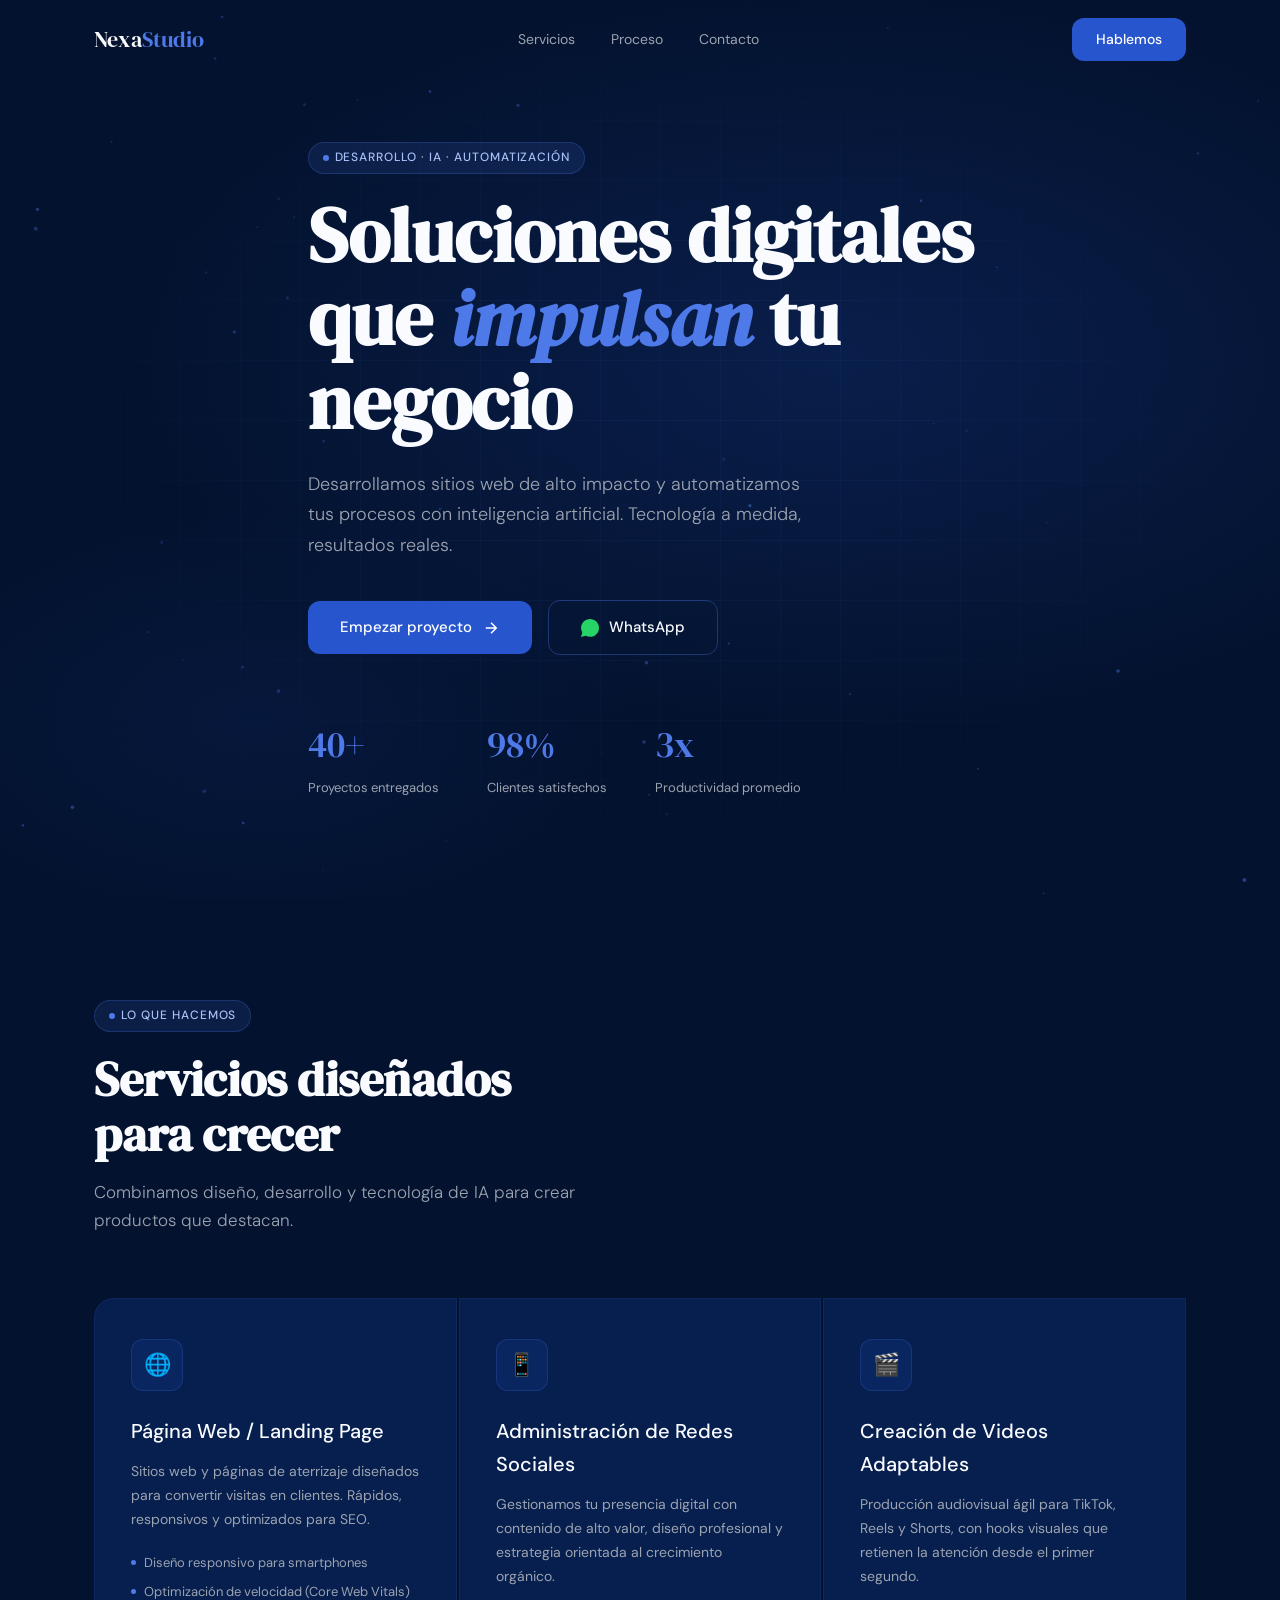
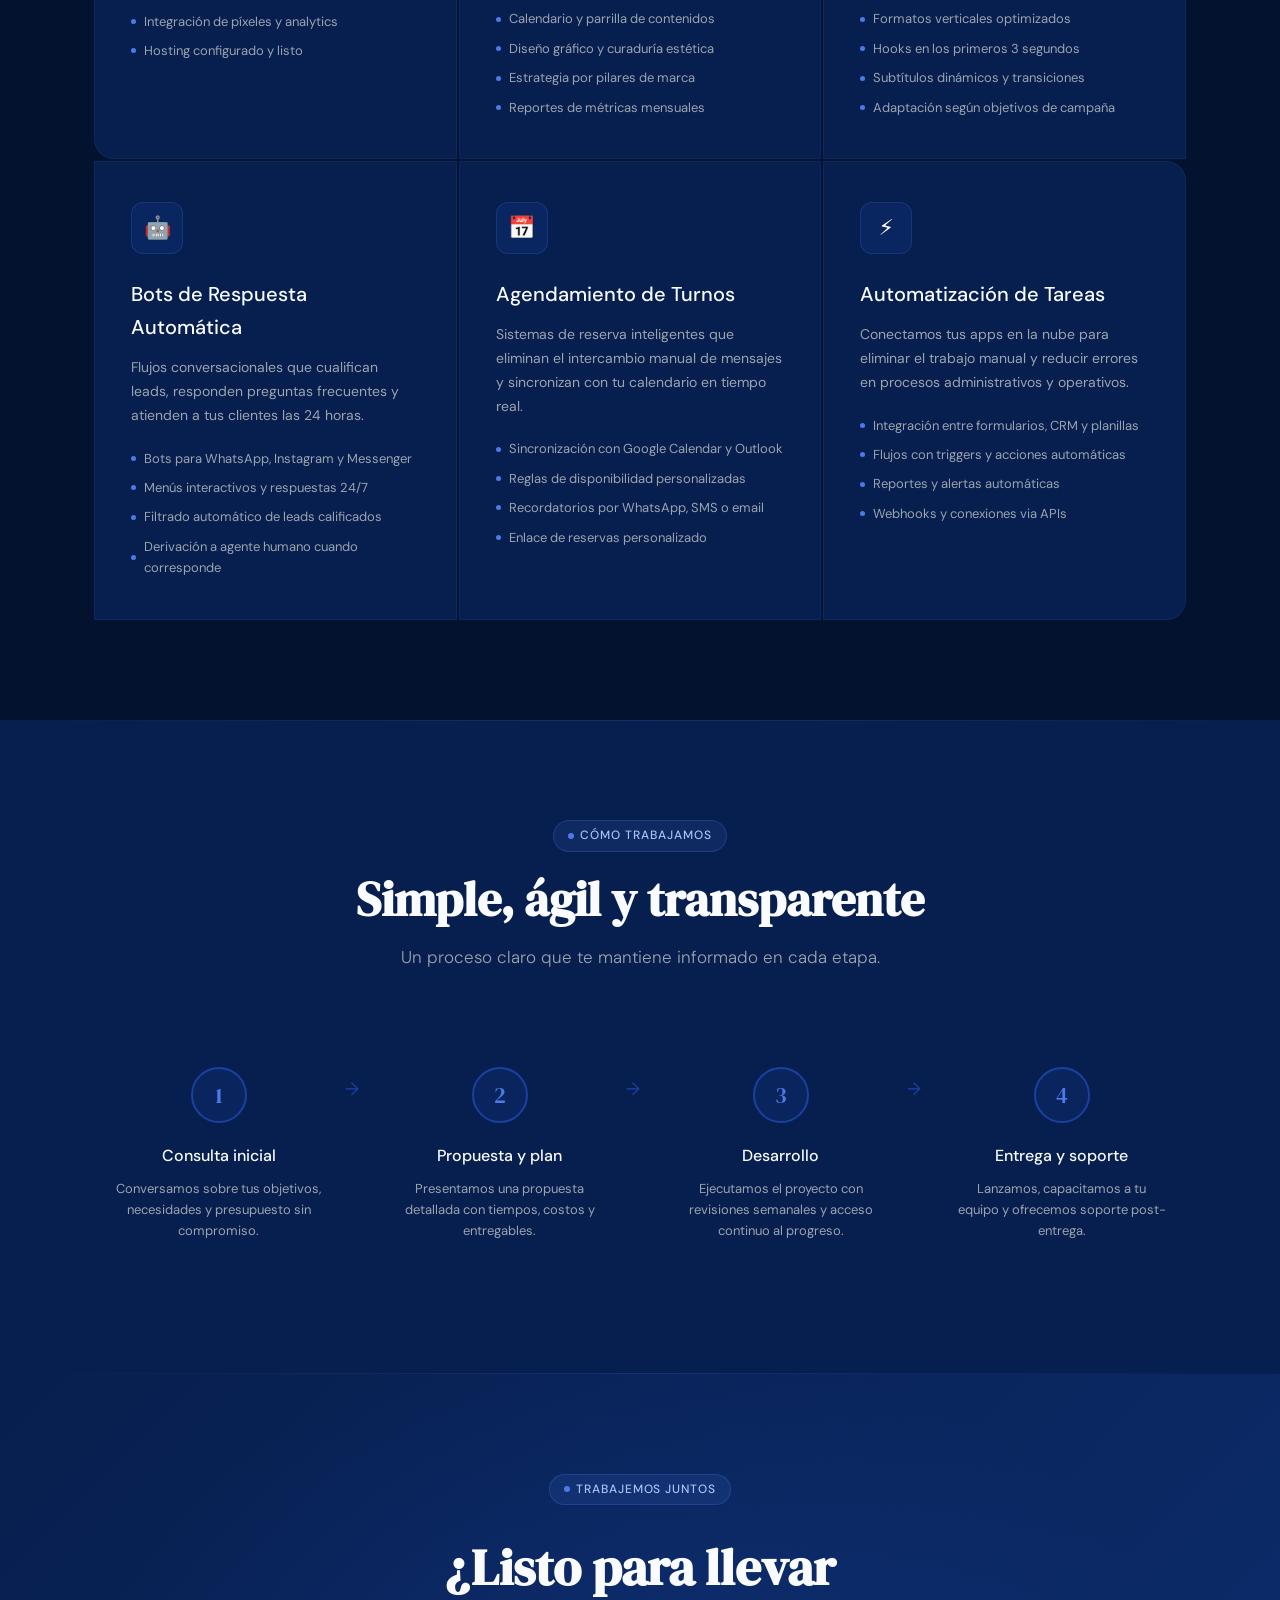
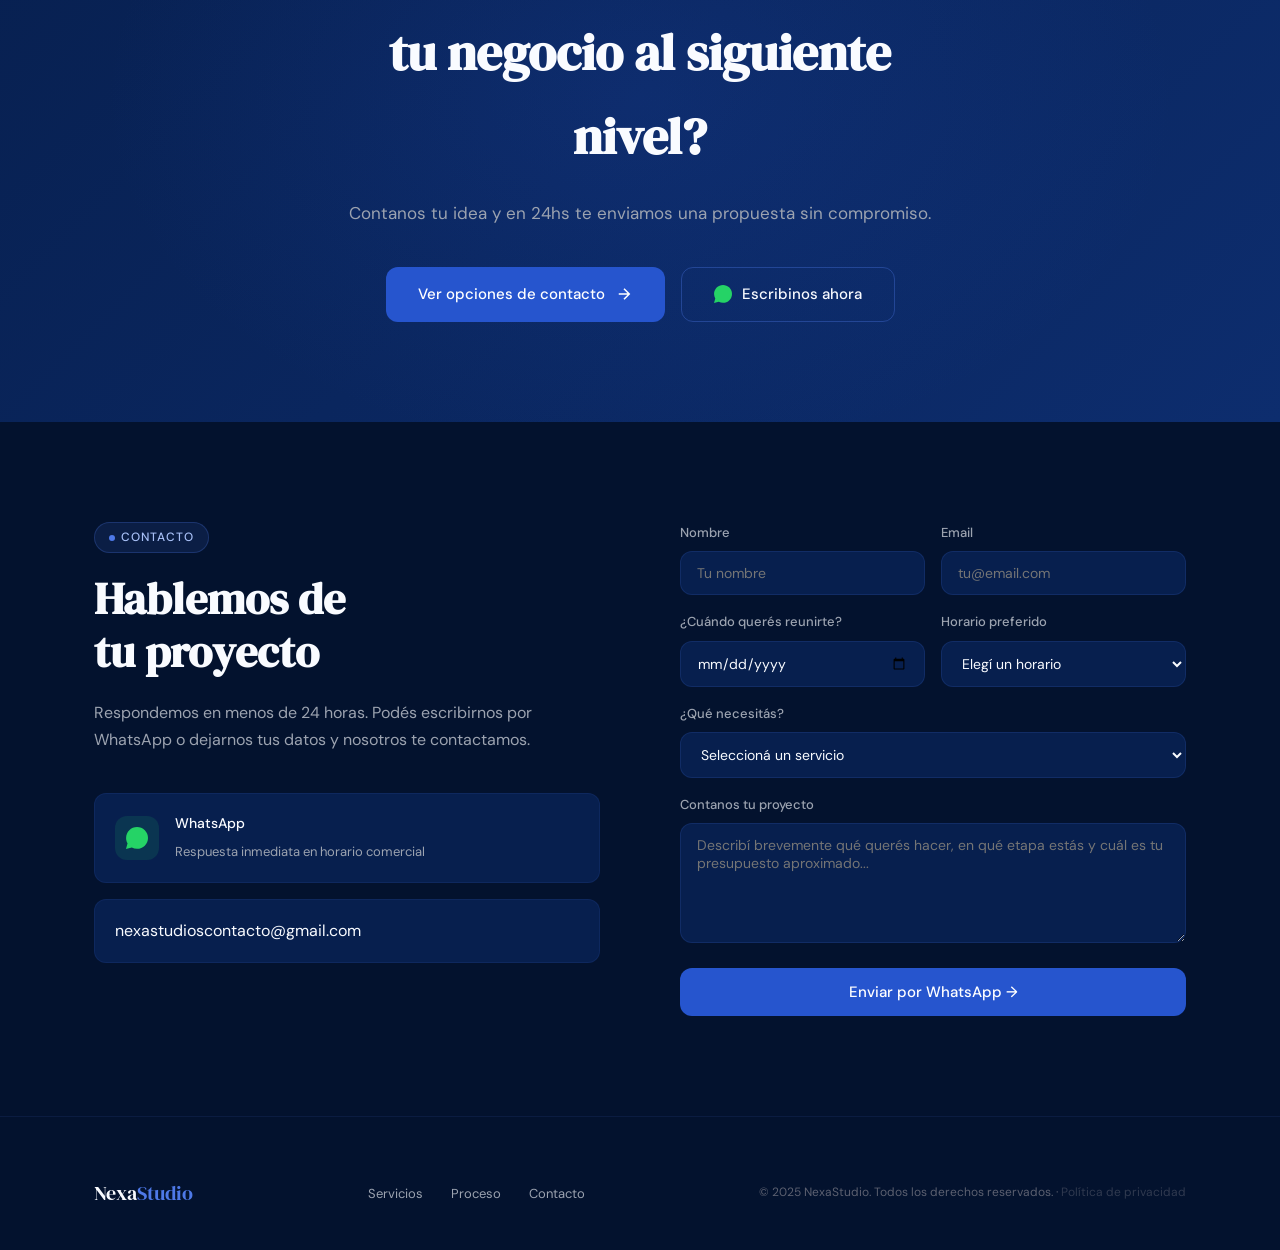
==== commit 5bea50ed: "Update index.html" ====
--- a/index.html
+++ b/index.html
@@ -237,7 +237,7 @@
           </a>
         </div>
       </div>
-
+ 
       <div class="reveal">
         <form id="form-contacto" class="form-contacto" novalidate>
           <div class="form-fila">
@@ -248,6 +248,25 @@
             <div class="campo">
               <label for="email">Email</label>
               <input type="email" id="email" name="email" placeholder="tu@email.com" required />
+            </div>
+          </div>
+          <div class="form-fila">
+            <div class="campo">
+              <label for="fecha">¿Cuándo querés reunirte?</label>
+              <input type="date" id="fecha" name="fecha" required />
+            </div>
+            <div class="campo">
+              <label for="hora">Horario preferido</label>
+              <select id="hora" name="hora" required>
+                <option value="" disabled selected>Elegí un horario</option>
+                <option value="09:00">9:00 AM</option>
+                <option value="10:00">10:00 AM</option>
+                <option value="11:00">11:00 AM</option>
+                <option value="14:00">2:00 PM</option>
+                <option value="15:00">3:00 PM</option>
+                <option value="16:00">4:00 PM</option>
+                <option value="17:00">5:00 PM</option>
+              </select>
             </div>
           </div>
           <div class="campo">
@@ -274,6 +293,7 @@
   </div>
 </section>
 
+
 <!-- ── FOOTER ─────────────────────────────────────────────────────── -->
 <footer>
   <div class="contenedor">
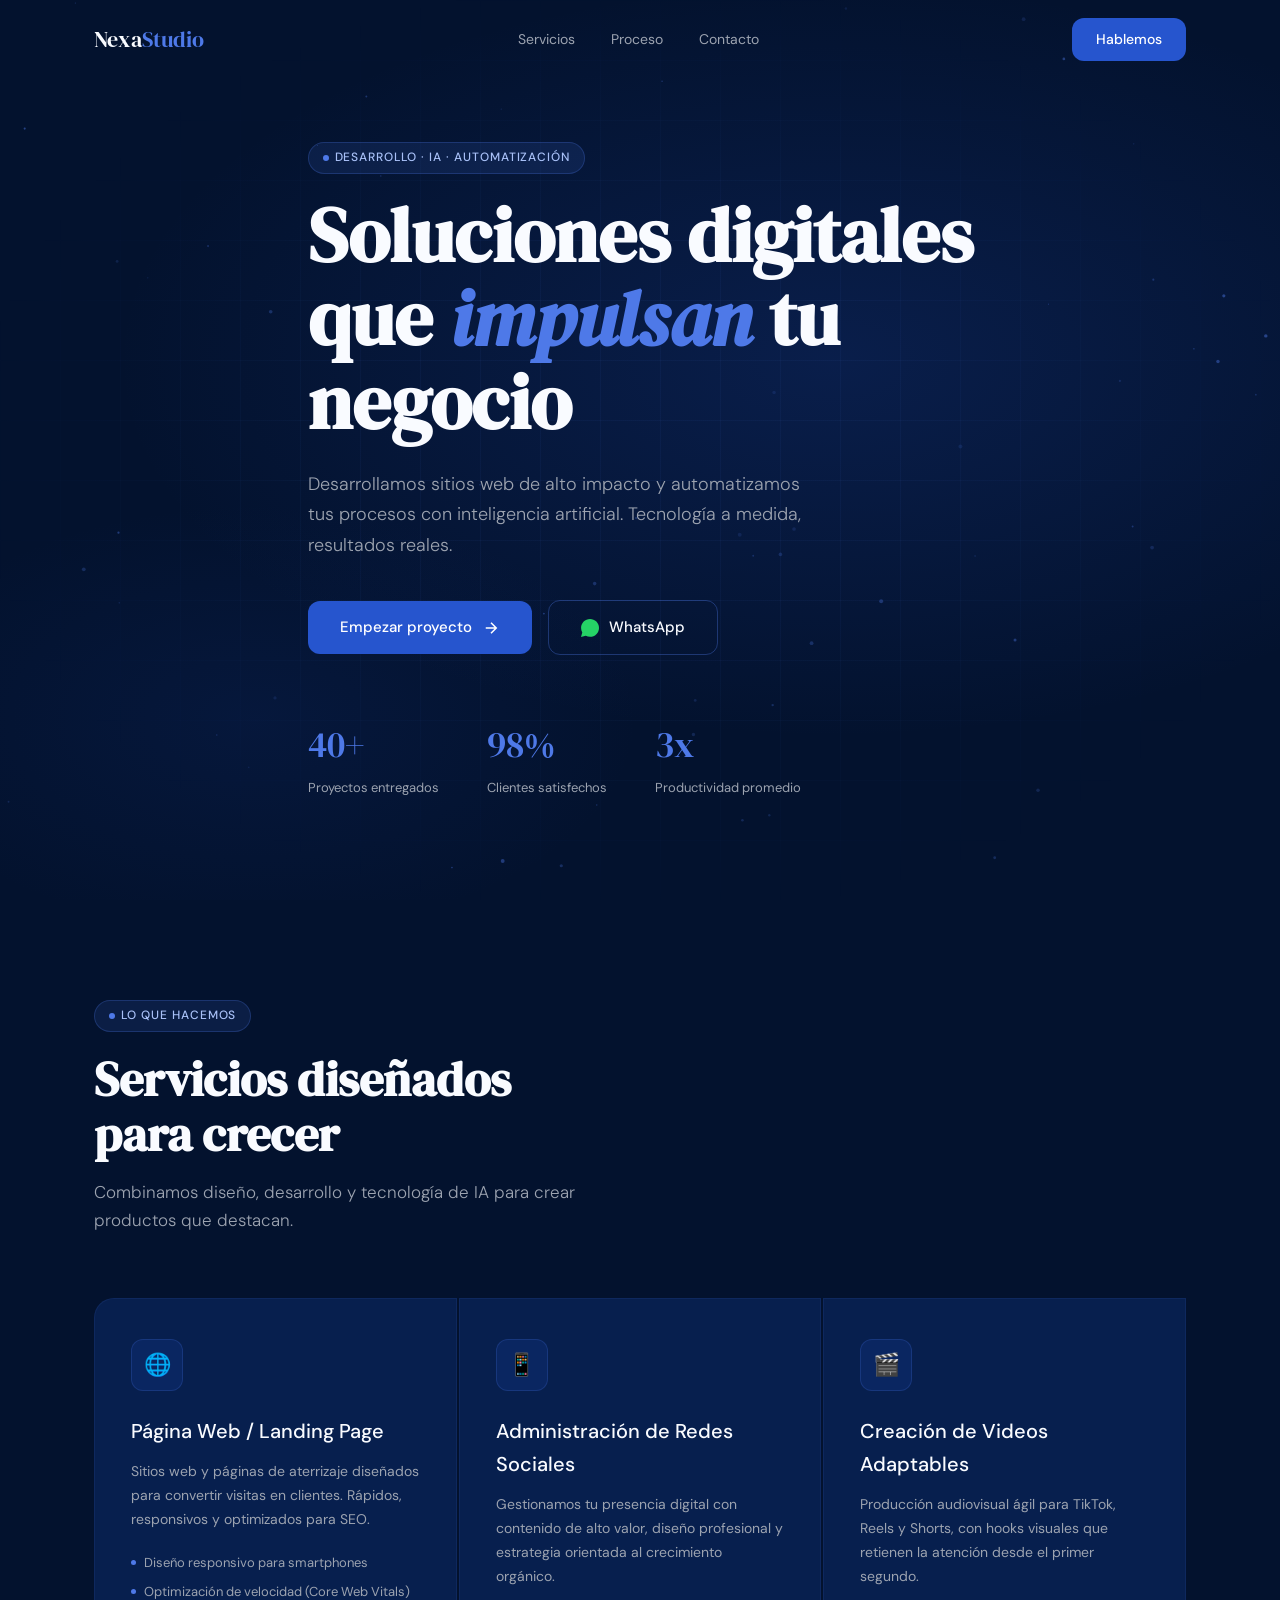
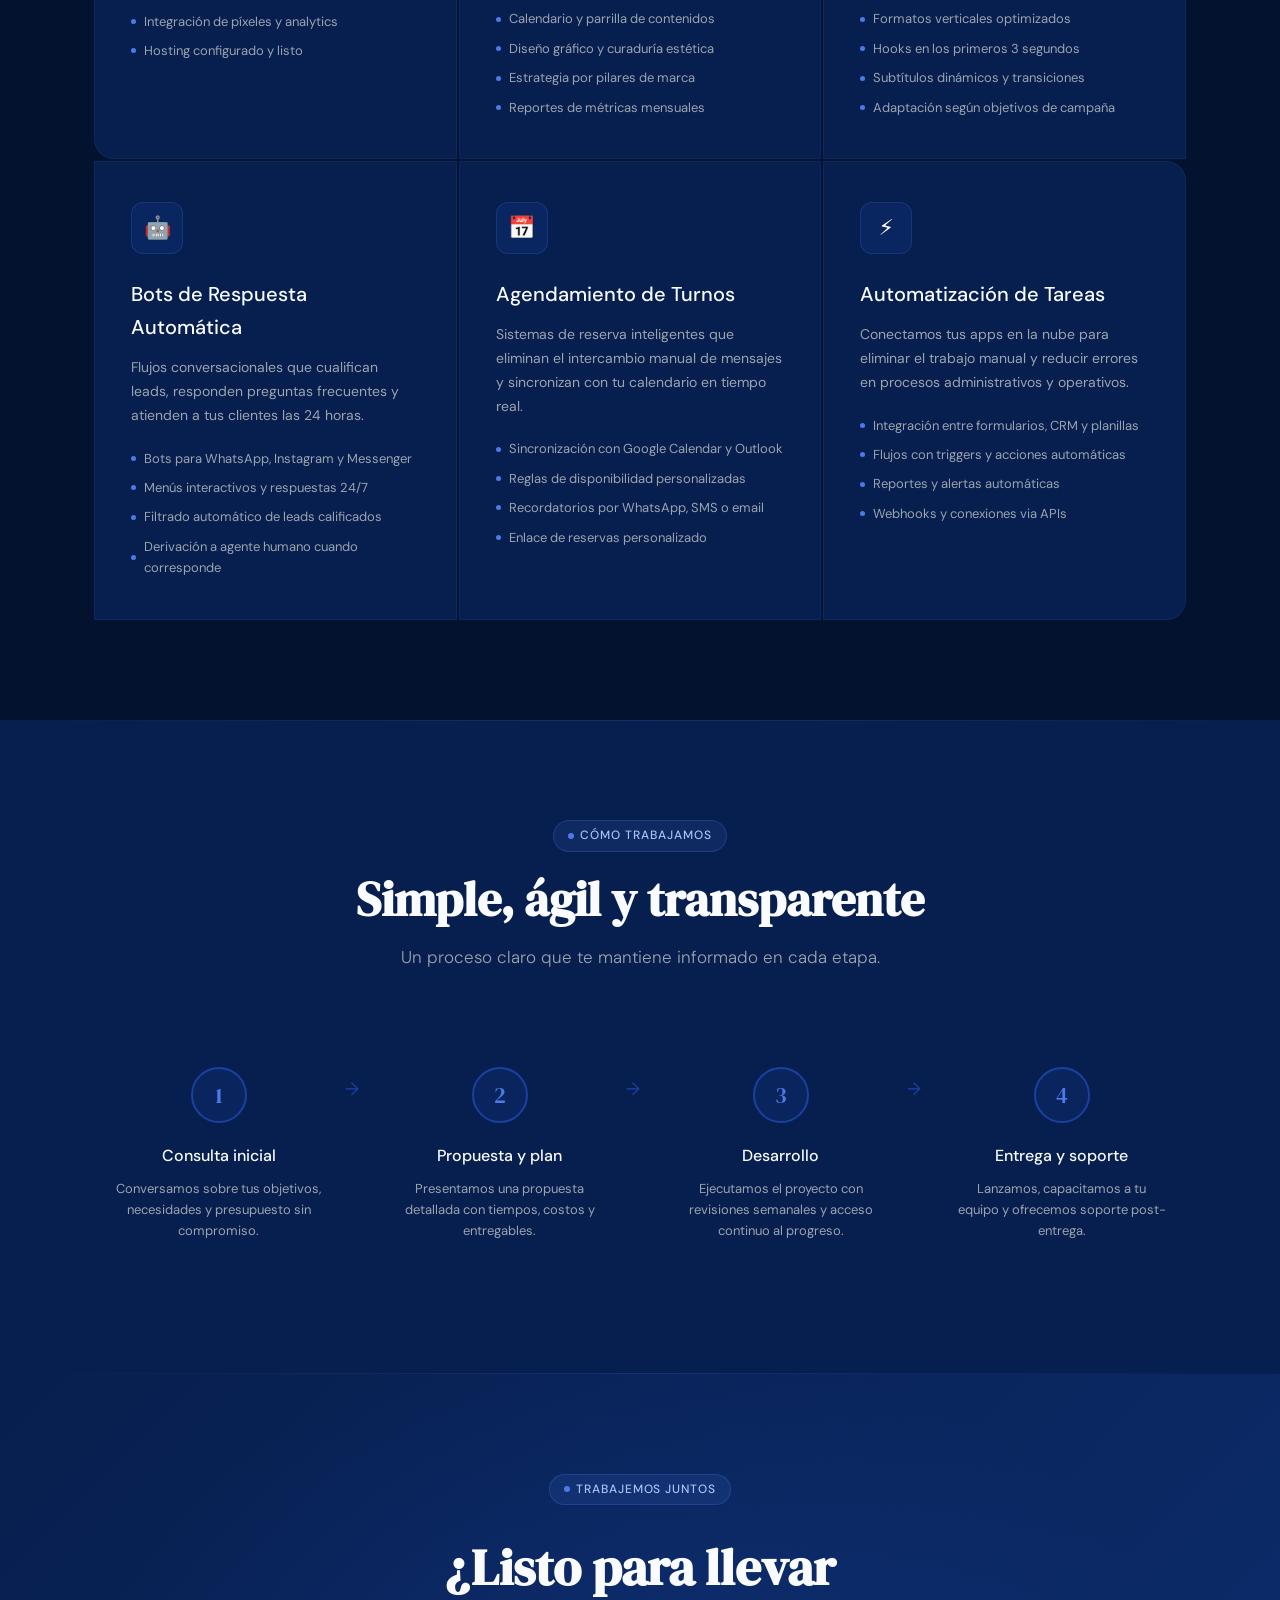
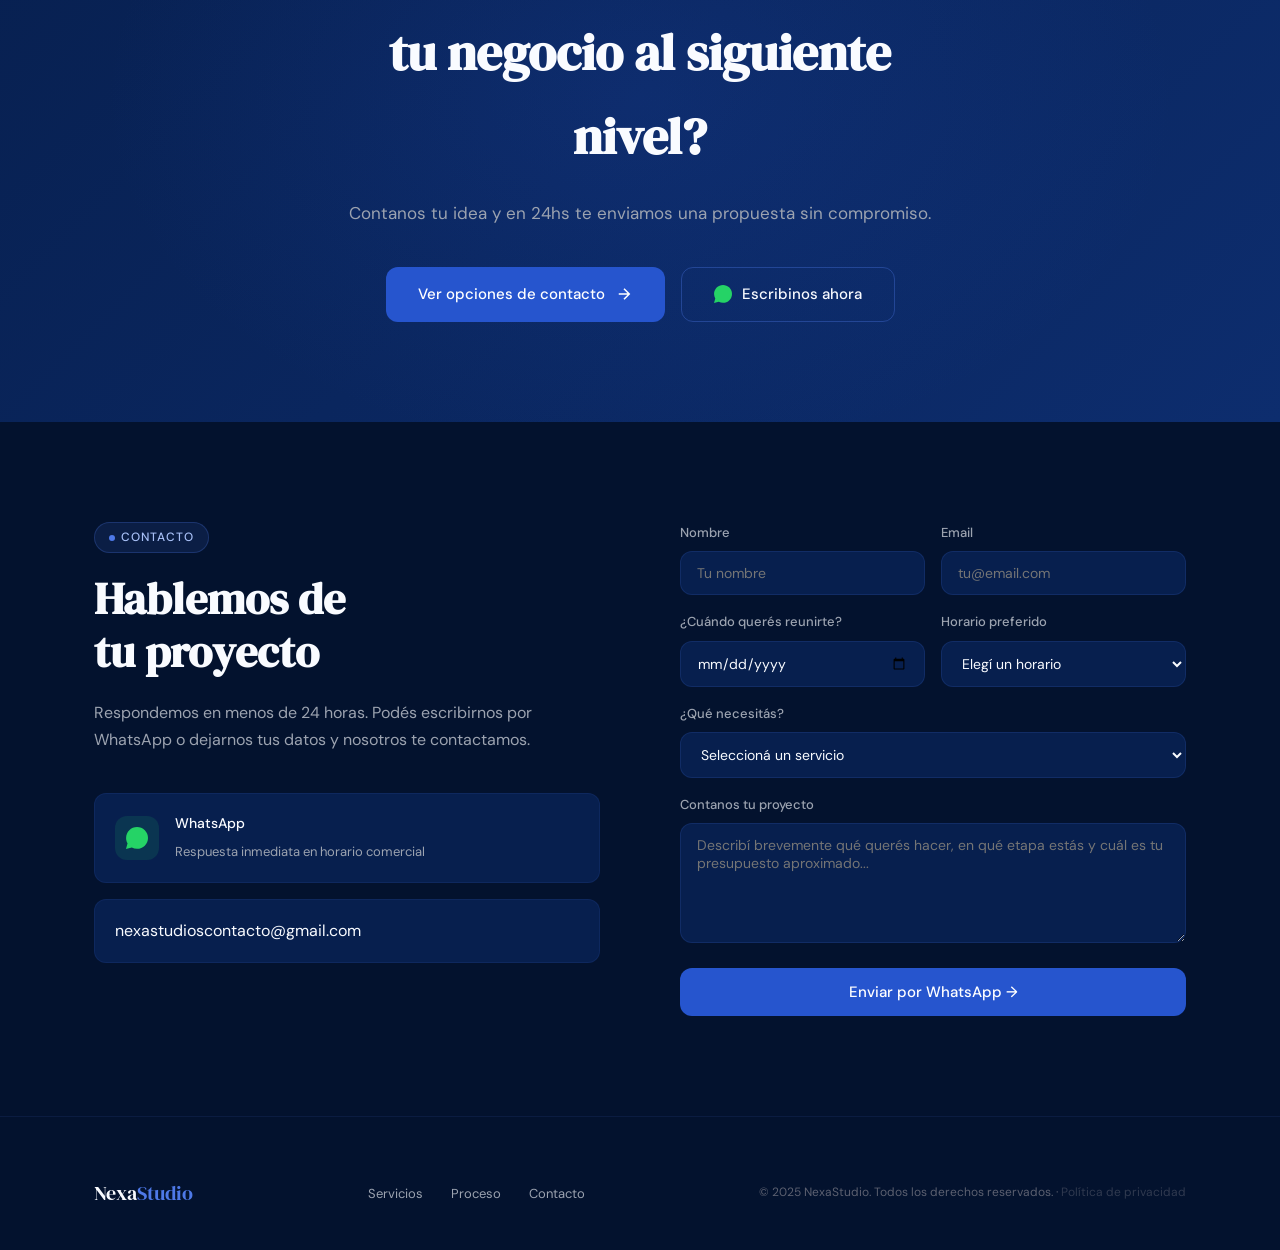
==== commit 2557b342: "Fix form tag in index.html" ====
--- a/index.html
+++ b/index.html
@@ -239,7 +239,7 @@
       </div>
  
       <div class="reveal">
-        <form id="form-contacto" class="form-contacto" novalidate>
+        <form id="form-contacto" class="form-contacto">
           <div class="form-fila">
             <div class="campo">
               <label for="nombre">Nombre</label>
